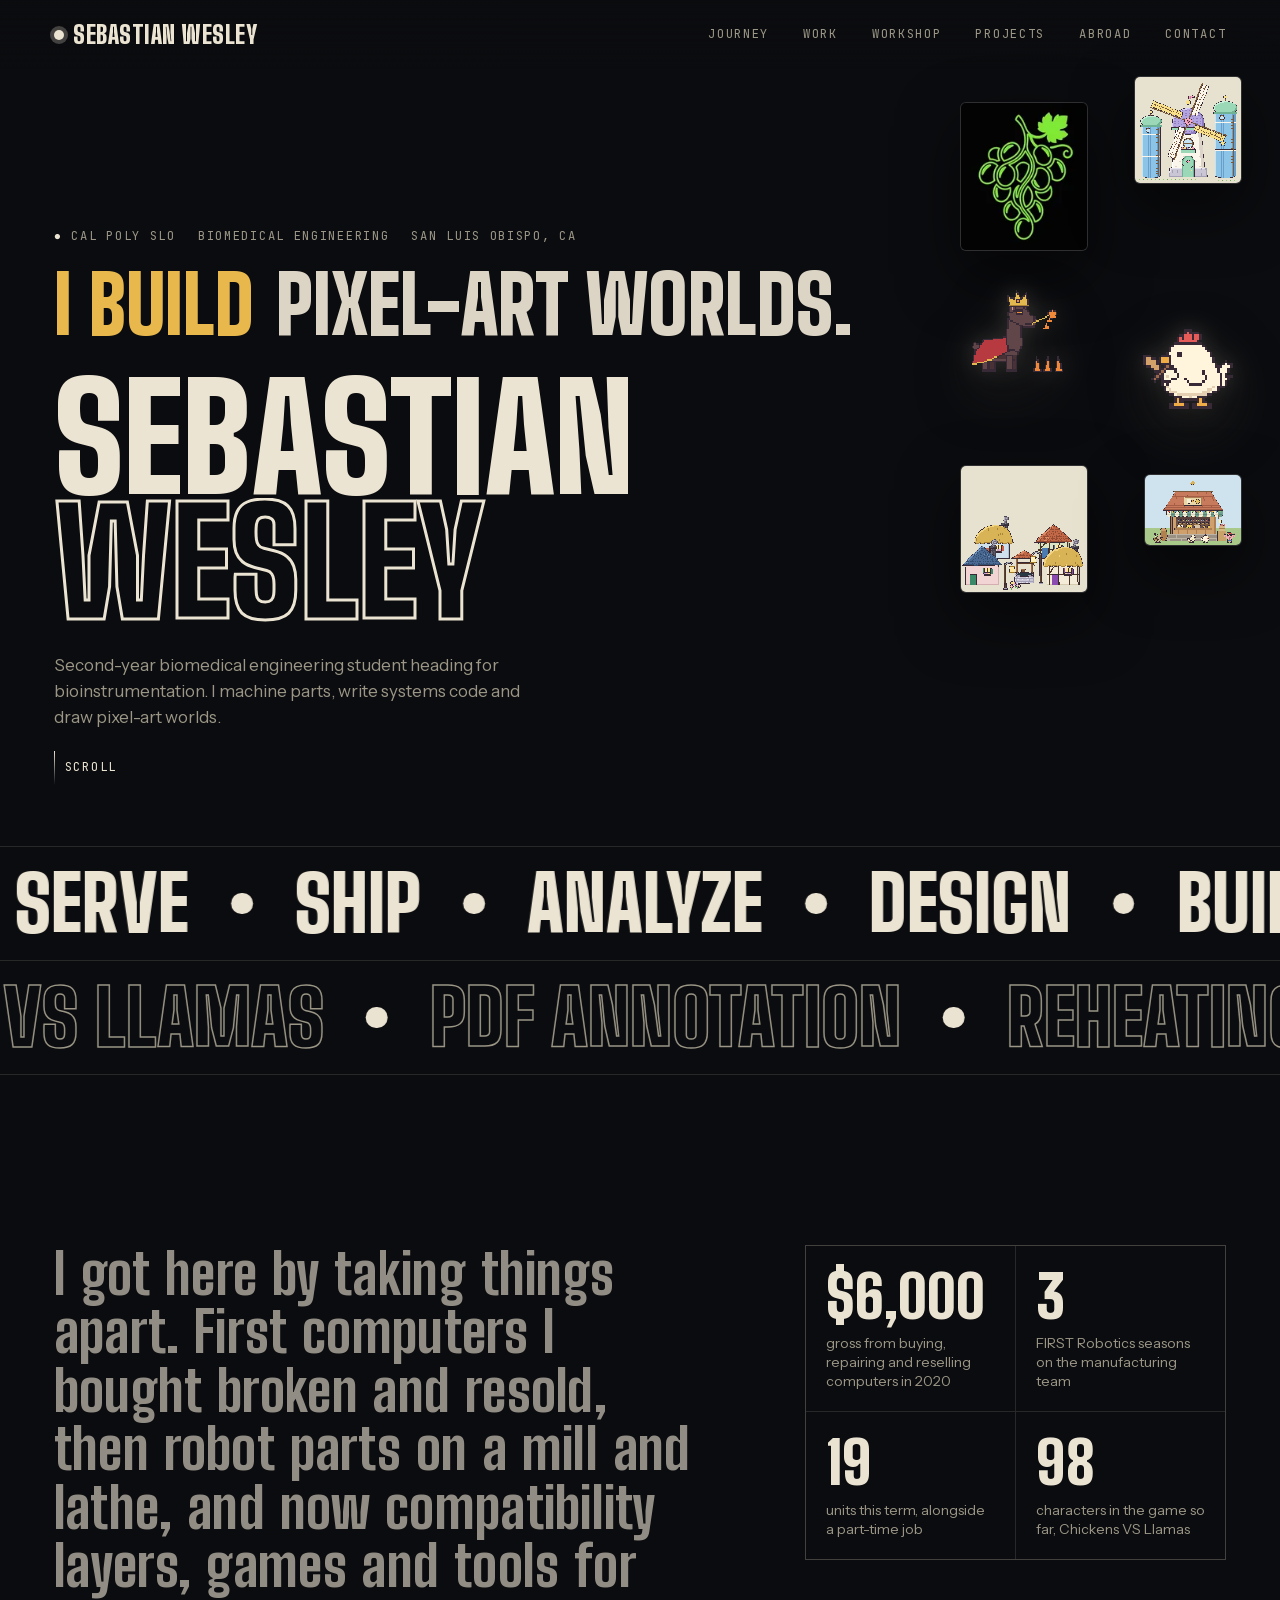
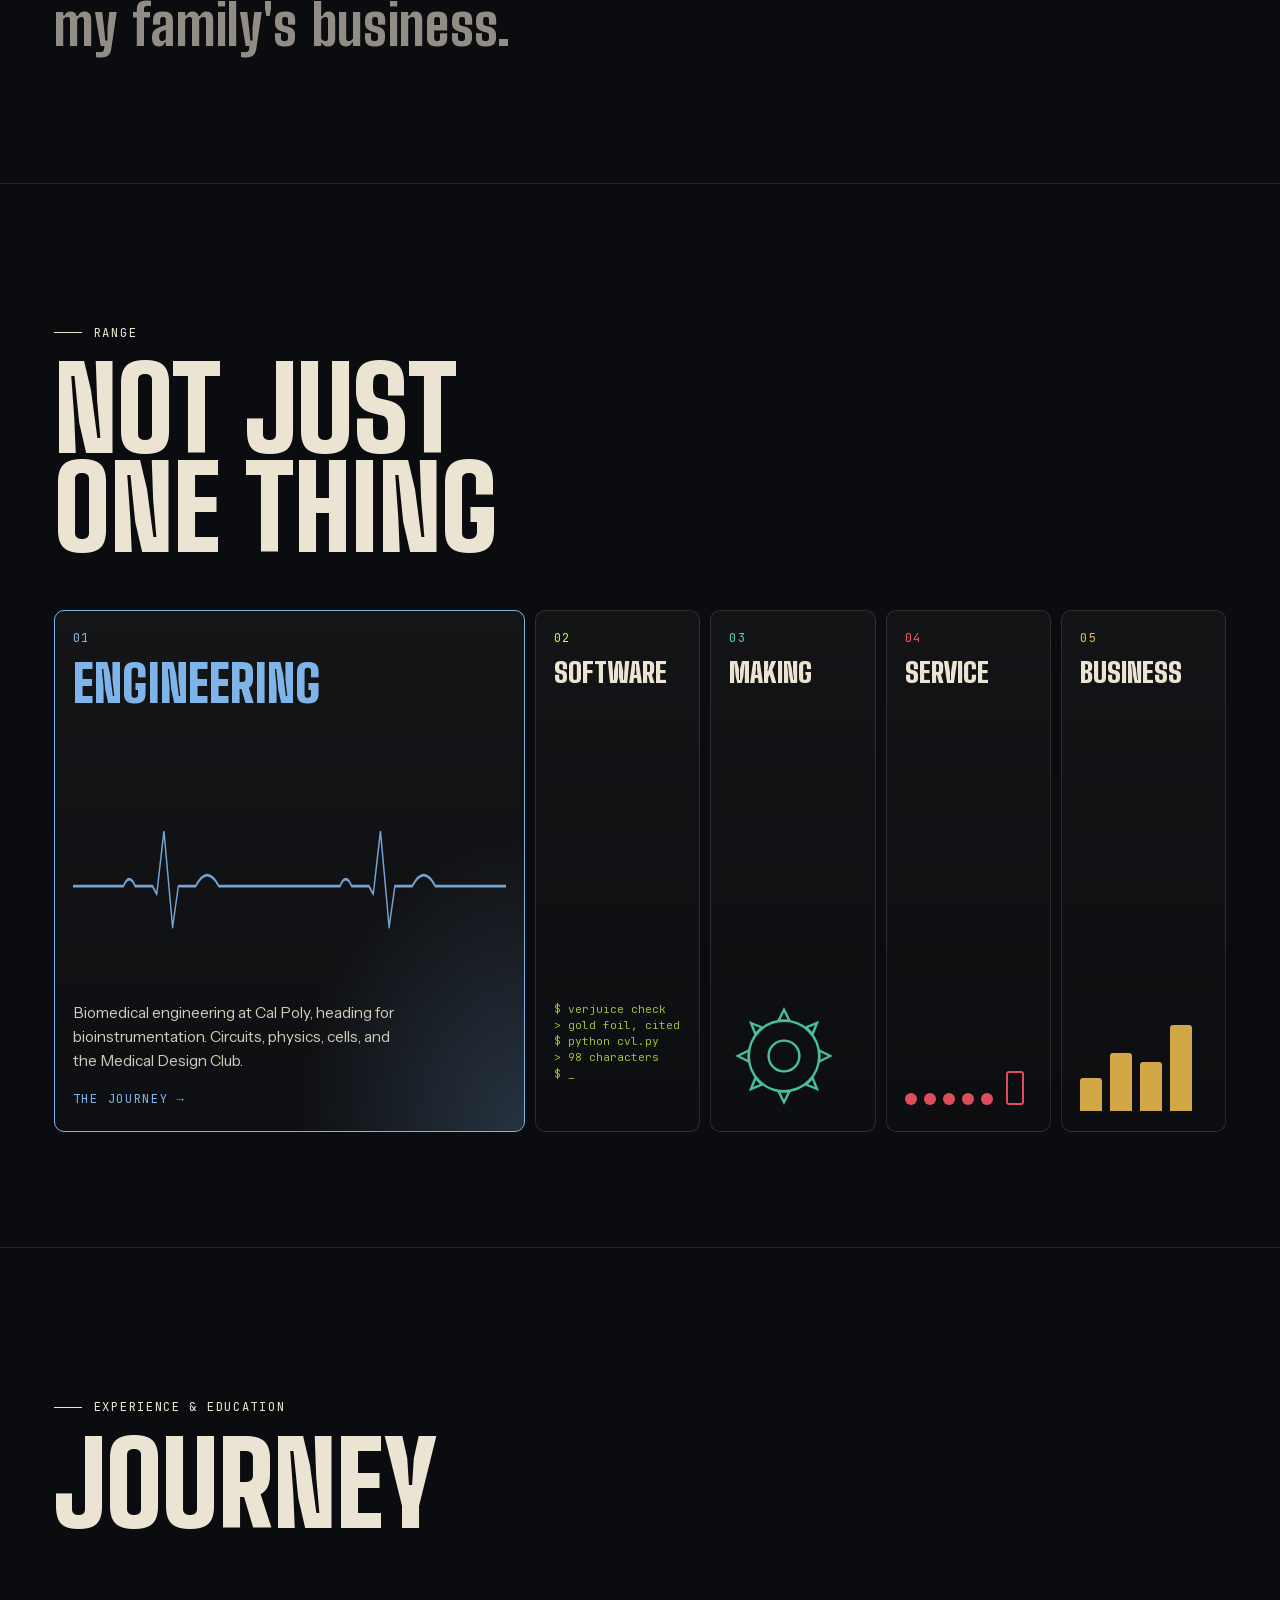
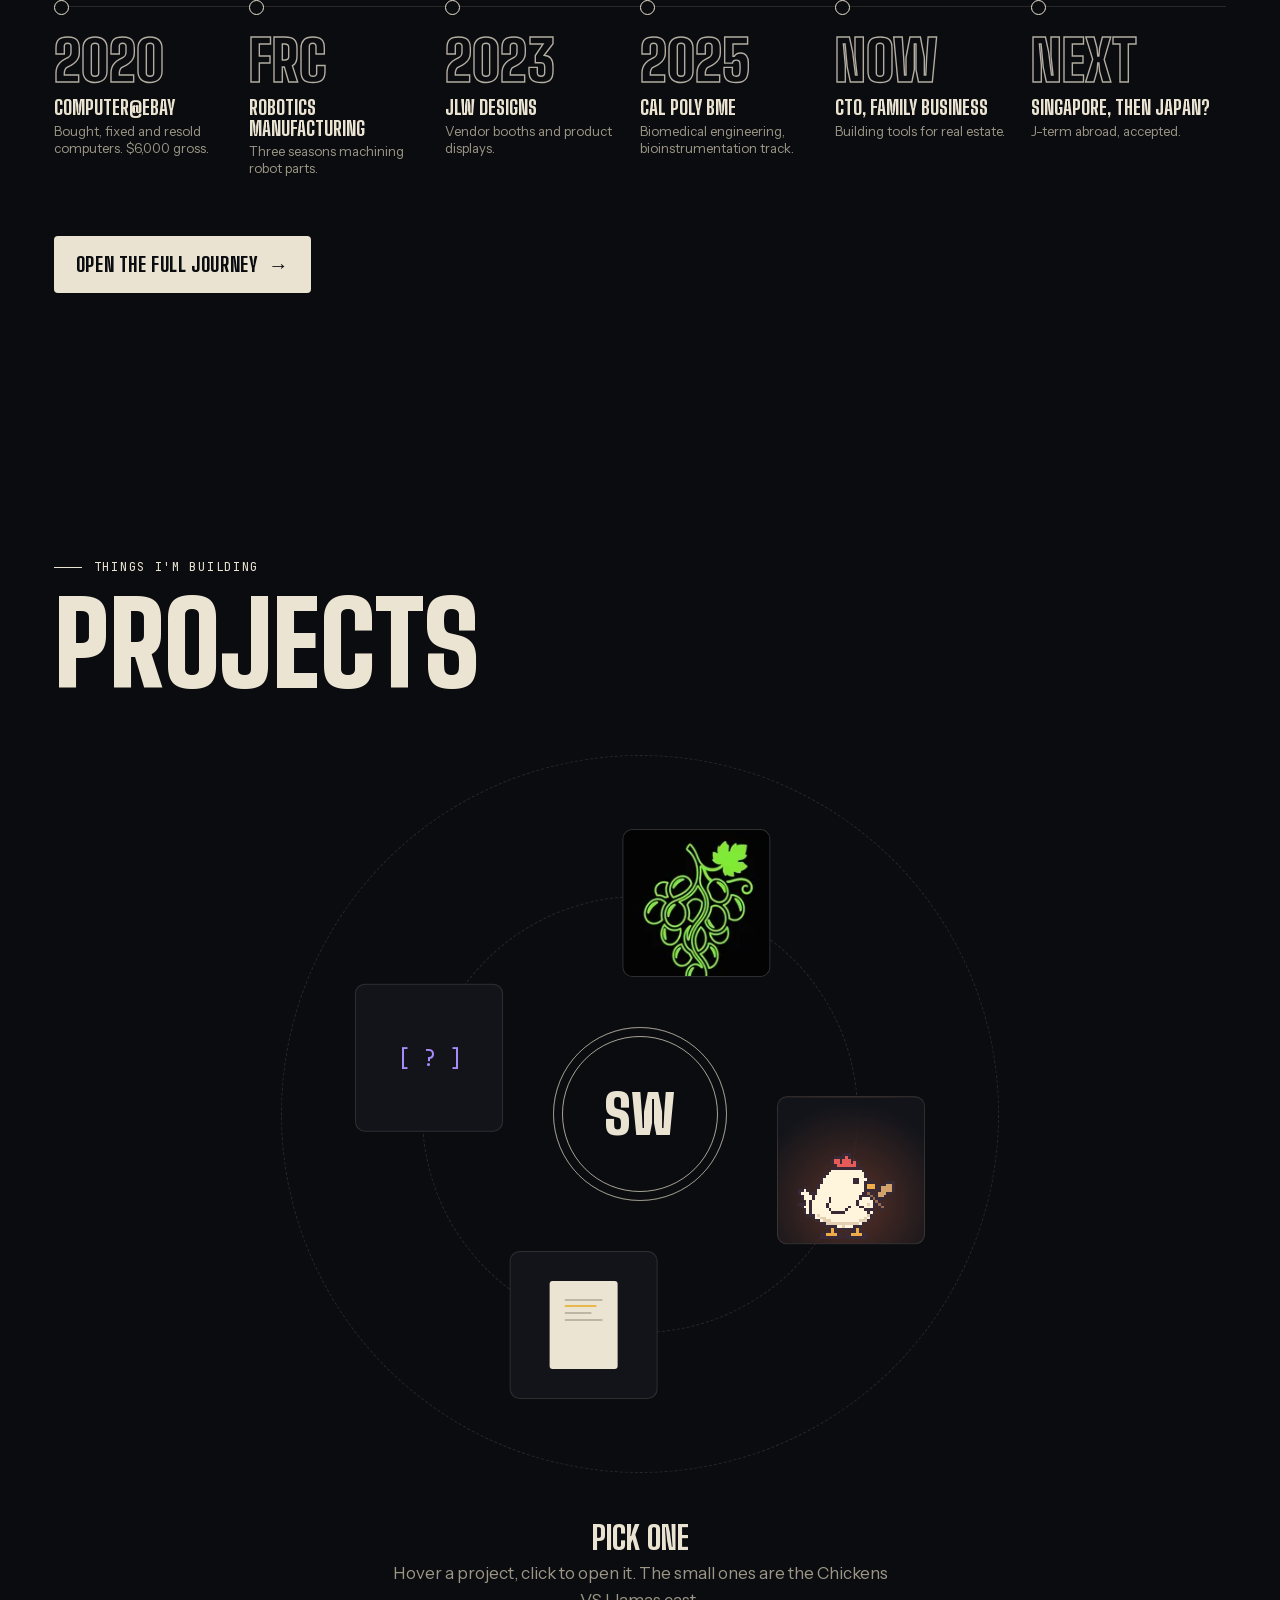
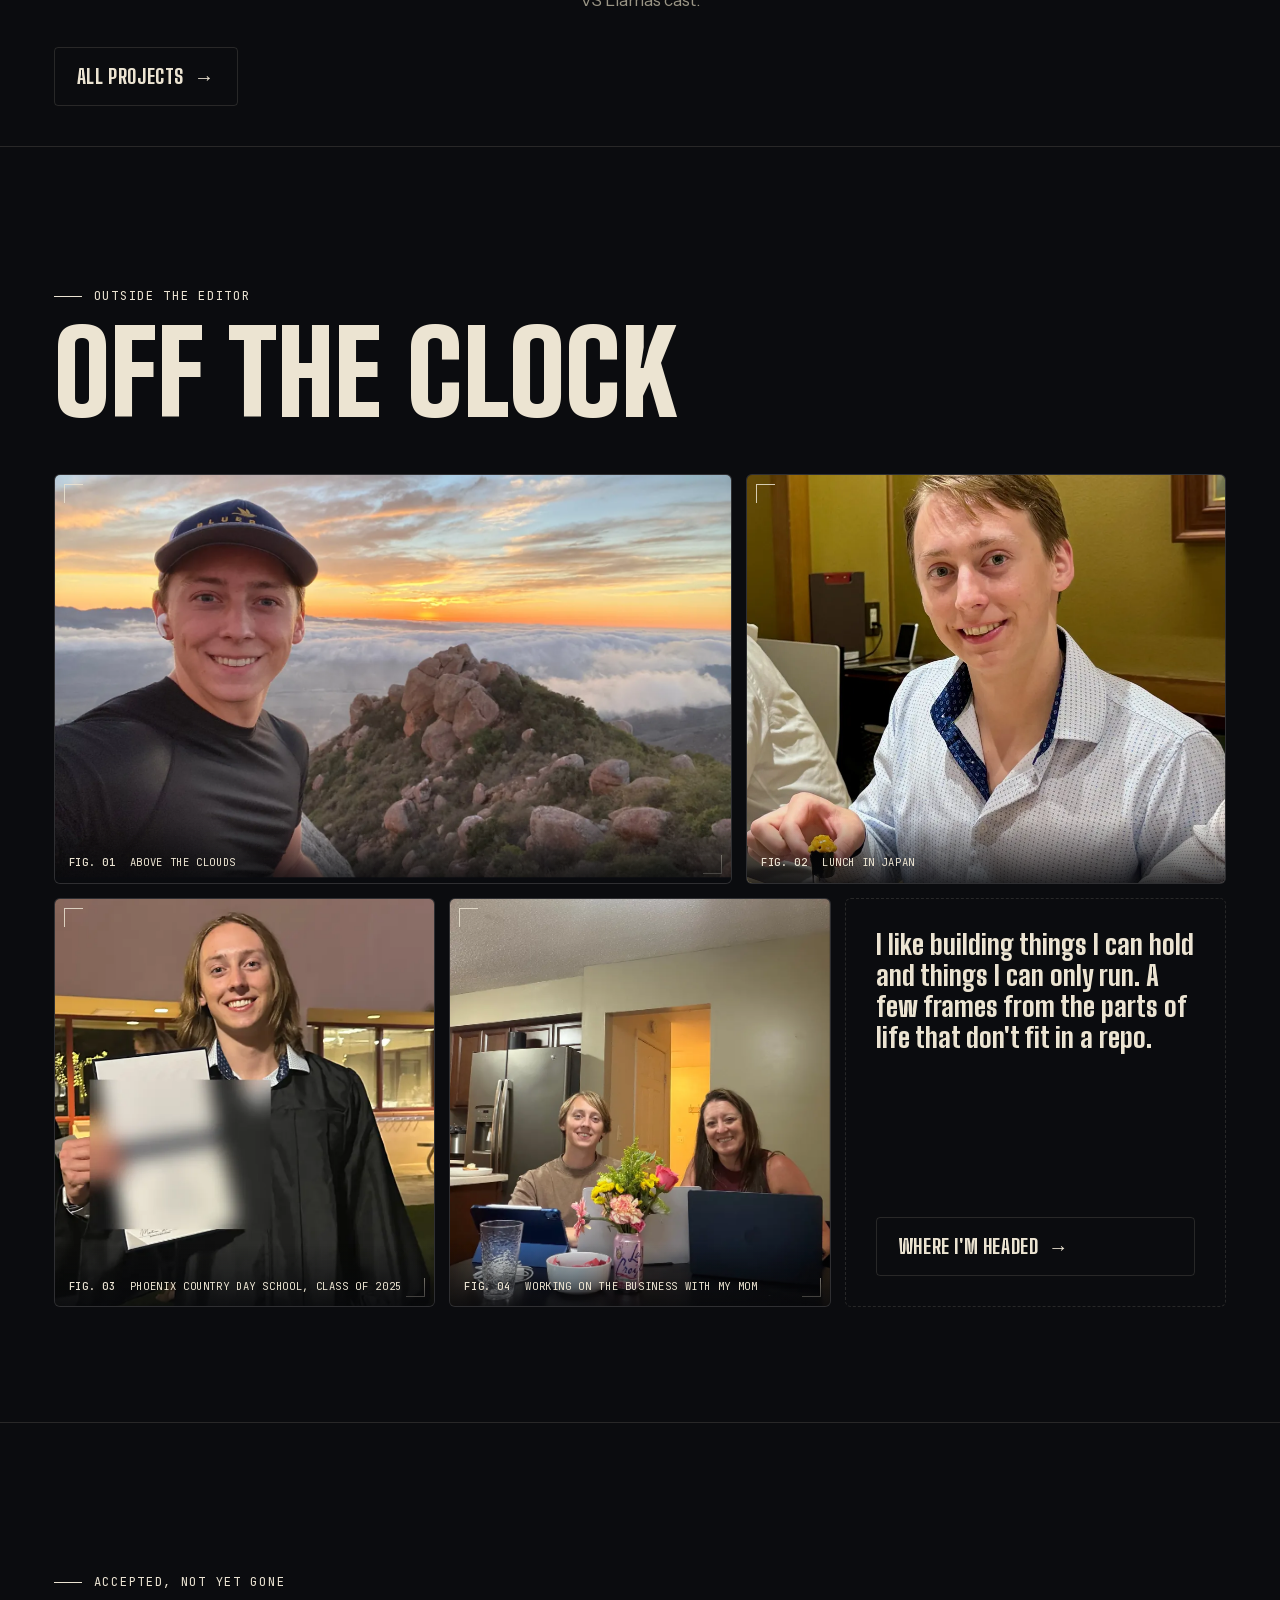
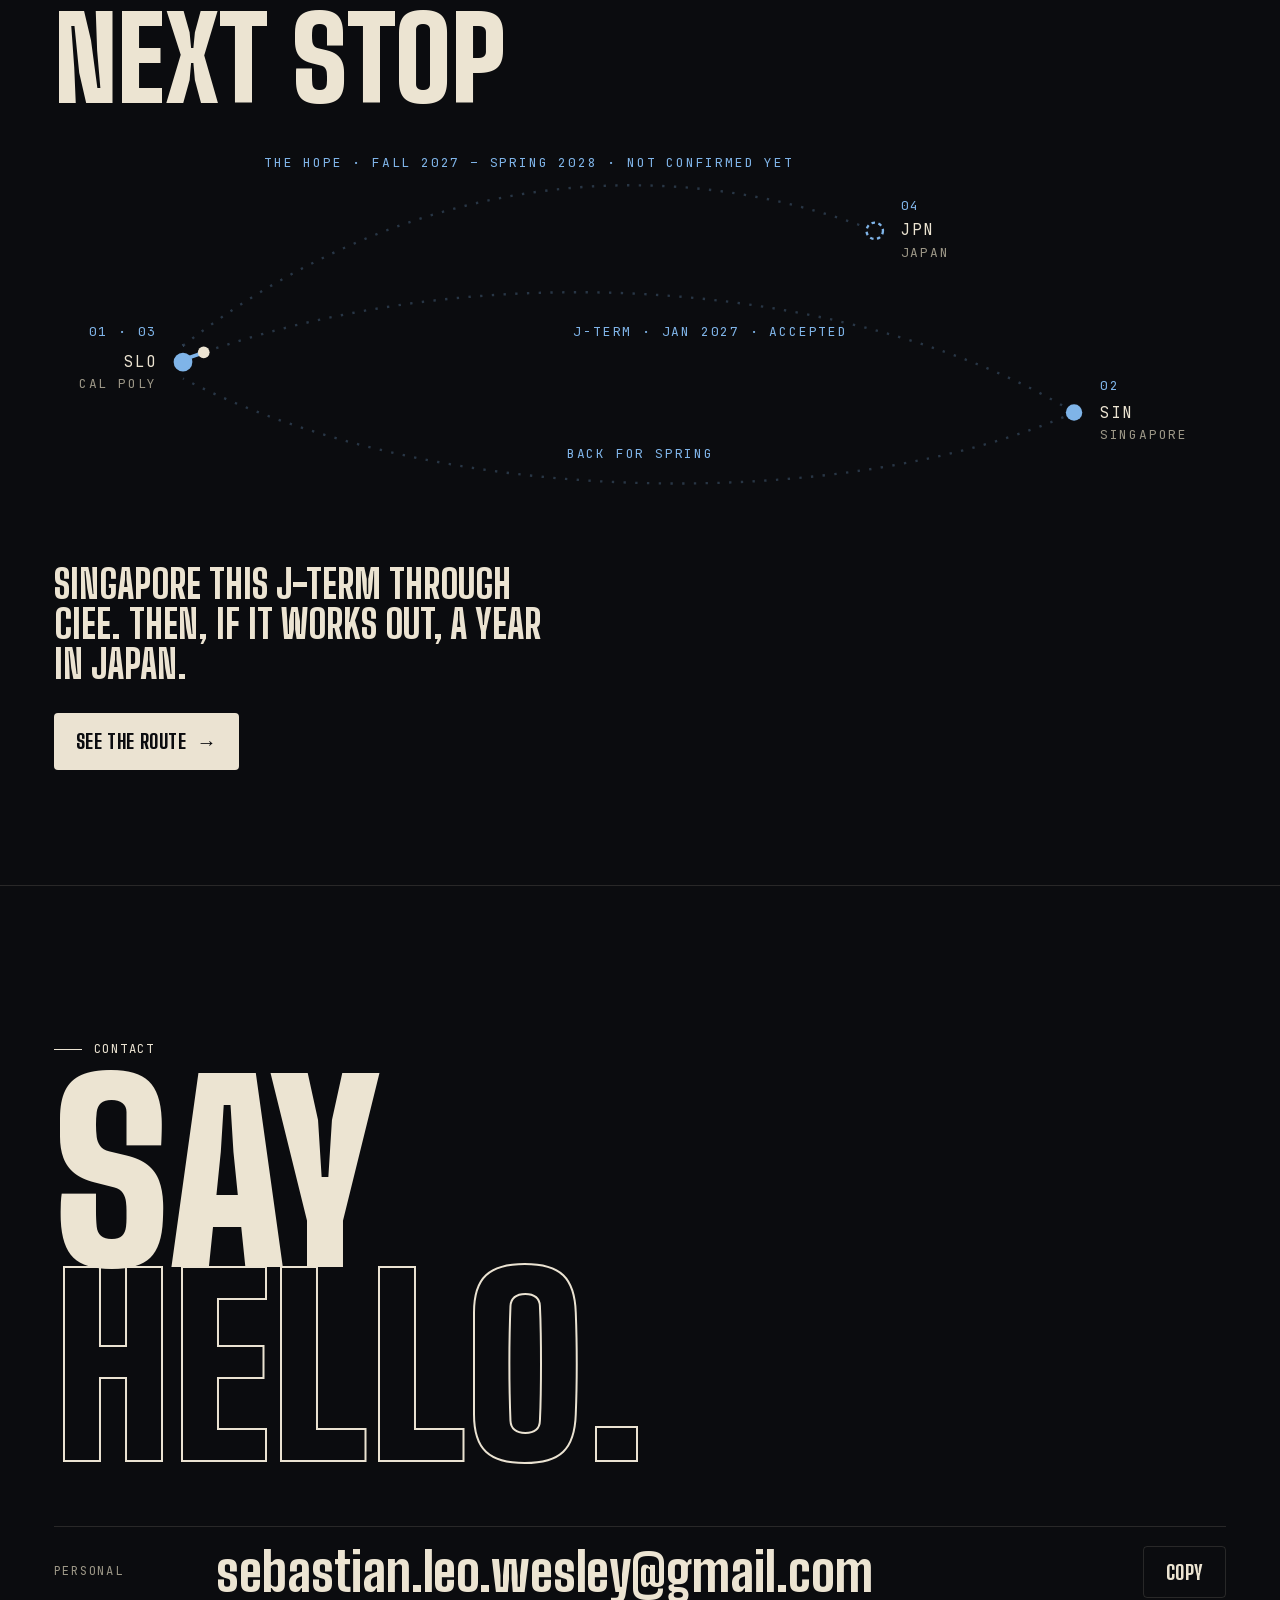
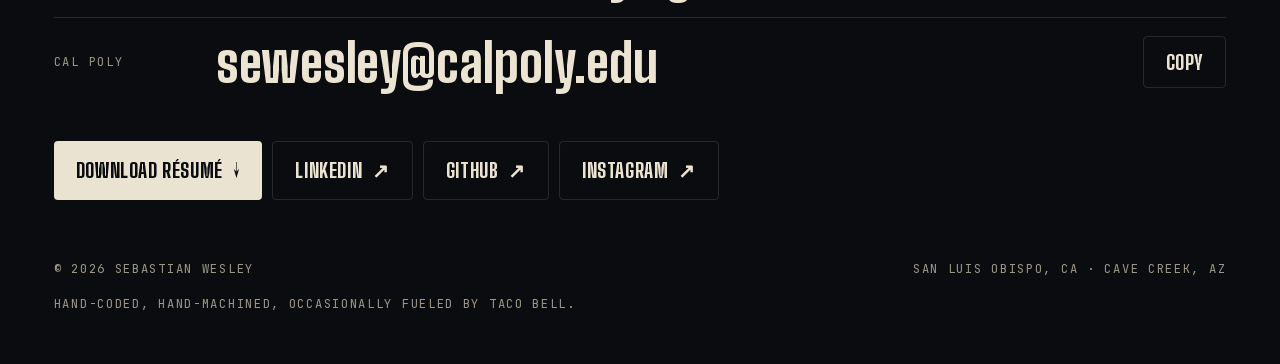
==== portfolio/index.html @ 7390100d "Hero: lead with I BUILD in brass, shrink the name, keep all three above the fold Co-Authored-By: Cla" ====
<!doctype html>
<html lang="en">
<head>
<meta charset="utf-8">
<meta name="viewport" content="width=device-width,initial-scale=1,viewport-fit=cover">
<meta name="theme-color" content="#0b0c0f">
<title>Sebastian Wesley</title>
<meta name="description" content="Sebastian Wesley: biomedical engineering student at Cal Poly SLO who builds compatibility layers, pixel-art games and tools.">
<meta property="og:title" content="Sebastian Wesley">
<meta property="og:description" content="Sebastian Wesley: biomedical engineering student at Cal Poly SLO who builds compatibility layers, pixel-art games and tools.">
<meta name="twitter:card" content="summary">
<link rel="icon" href="data:image/svg+xml,%3Csvg xmlns='http://www.w3.org/2000/svg' viewBox='0 0 32 32'%3E%3Crect width='32' height='32' rx='7' fill='%230b0c0f'/%3E%3Ctext x='16' y='22' font-family='Arial Black,Arial' font-weight='900' font-size='15' text-anchor='middle' fill='%23e8b84c'%3ESW%3C/text%3E%3C/svg%3E">
<link rel="preload" href="assets/fonts/big-shoulders-display-latin-v24.woff2" as="font" type="font/woff2" crossorigin>
<link rel="stylesheet" href="assets/site.css?v=20261027">
</head>
<body>

<a class="skip" href="#top">Skip to content</a>
<div id="glow"></div>
<canvas id="field" aria-hidden="true"></canvas>
<div id="bar"></div>
<div class="cur" id="cur"></div>
<div id="wipe" aria-hidden="true"></div>

<nav>
  <a class="brand" href="#top" data-go="#top"><i></i>SEBASTIAN WESLEY</a>
  <div class="links mono">
    <a href="journey.html">Journey</a>
    <a href="work.html">Work</a>
    <a href="workshop.html">Workshop</a>
    <a href="projects.html">Projects</a>
    <a href="abroad.html">Abroad</a>
    <a href="#contact" data-go="#contact">Contact</a>
  </div>
  <button class="burger" type="button" aria-expanded="false" aria-controls="menu" aria-label="Open menu"><i></i><i></i></button>
</nav>
<div class="menu" id="menu" aria-label="Site menu">
    <a href="index.html" style="--i:0" aria-current="page"><small>01</small>Home</a>
    <a href="journey.html" style="--i:1"><small>02</small>Journey</a>
    <a href="work.html" style="--i:2"><small>03</small>Work</a>
    <a href="workshop.html" style="--i:3"><small>04</small>Workshop</a>
    <a href="projects.html" style="--i:4"><small>05</small>Projects</a>
    <a href="abroad.html" style="--i:5"><small>06</small>Abroad</a>
    <a href="#contact" style="--i:6"><small>07</small>Contact</a>
    <div class="mfoot mono">sebastian.leo.wesley@gmail.com</div>
</div>

<main id="top" data-start="paper">
<!-- HERO -->
<header class="hero pad" data-world="paper">
  <div class="float f1" data-d="1.0"><div class="fi"><img src="assets/verjuice/grapes-320.webp" srcset="assets/verjuice/grapes-160.webp 160w, assets/verjuice/grapes-320.webp 320w, assets/verjuice/grapes-540.webp 540w" sizes="(max-width: 760px) 100px, 160px" alt="" width="320" height="373"></div></div>
  <div class="float f2" data-d=".6"><div class="fi"><img class="px" src="assets/scenes/windmill.webp" alt="" width="720" height="720"></div></div>
  <div class="float f3 sprite" data-d="1.3"><div class="fi"><img class="px" src="assets/cast/the-hero.webp" alt="" fetchpriority="high" width="183" height="190"></div></div>
  <div class="float f4" data-d=".8"><div class="fi"><img loading="lazy" class="px" src="assets/scenes/village.webp" alt="" width="720" height="720"></div></div>
  <div class="float f5 sprite" data-d="1.5"><div class="fi"><img loading="lazy" class="px" src="assets/cast/cinder-sovereign.webp" alt="" width="183" height="190"></div></div>
  <div class="float f6" data-d=".5"><div class="fi"><img loading="lazy" class="px" src="assets/scenes/market.webp" alt="" width="1020" height="750"></div></div>

  <div class="hero-eyebrow mono"><span><b>●</b> Cal Poly SLO</span><span>Biomedical Engineering</span><span>San Luis Obispo, CA</span></div>
  <div class="build" aria-live="polite"><span class="lead">I build</span><span class="win"><span class="role">compatibility layers.</span></span></div>
  <h1 class="hero-name" aria-label="Sebastian Wesley"><span class="ln" data-split>Sebastian</span><span class="ln" data-split>Wesley</span></h1>
  <div class="hero-meta">
    <div class="hero-copy">
      <p>Second-year biomedical engineering student heading for bioinstrumentation. I machine parts, write systems code and draw pixel-art worlds.</p>
      <a class="scrollcue mono" href="#journey" data-go="#journey"><i></i>Scroll</a>
    </div>
  </div>
</header>

<div class="marq" data-world="paper"><div class="marq-in"><span>Analyze</span><span>Design</span><span>Build</span><span>Machine</span><span>Validate</span><span>Serve</span><span>Ship</span></div></div>
<div class="marq out"><div class="marq-in" data-rev><span>Verjuice</span><span>Chickens VS Llamas</span><span>PDF annotation</span><span>Reheating container</span><span>Japan</span></div></div>


<!-- ABOUT -->
<section class="about pad" data-world="paper">
  <p class="statement" id="statement">I got here by taking things apart. First computers I bought broken and resold, then robot parts on a mill and lathe, and now compatibility layers, games and tools for my family's business.</p>
  <div class="stats">
    <div class="stat"><b data-count="6000" data-pre="$">$6,000</b><span>gross from buying, repairing and reselling computers in 2020</span></div>
    <div class="stat"><b data-count="3">3</b><span>FIRST Robotics seasons on the manufacturing team</span></div>
    <div class="stat"><b data-count="19">19</b><span>units this term, alongside a part-time job</span></div>
    <div class="stat"><b data-count="98">98</b><span>characters in the game so far, Chickens VS Llamas</span></div>
  </div>
</section>


<!-- RANGE -->
<section class="range pad" id="range" data-world="paper">
  <div class="kicker mono">Range</div>
  <h2 class="h2">Not just<br>one thing</h2>
  <div class="rg" id="rg">
    <article class="rp on" style="--c:var(--sky)" tabindex="0">
      <span class="rn mono">01</span><h3>Engineering</h3>
      <div class="rp-art art-ecg"><svg class="ecg" viewBox="0 0 600 80" preserveAspectRatio="none" aria-hidden="true"><g class="ecg-g" fill="none" stroke="currentColor" stroke-width="2" stroke-linejoin="round" stroke-linecap="round"><path d="M0 40 H70 q8 -10 16 0 H110 l6 6 10 -46 12 70 8 -30 H170 q16 -16 32 0 H300" transform="translate(0)"/><path d="M0 40 H70 q8 -10 16 0 H110 l6 6 10 -46 12 70 8 -30 H170 q16 -16 32 0 H300" transform="translate(300)"/><path d="M0 40 H70 q8 -10 16 0 H110 l6 6 10 -46 12 70 8 -30 H170 q16 -16 32 0 H300" transform="translate(600)"/><path d="M0 40 H70 q8 -10 16 0 H110 l6 6 10 -46 12 70 8 -30 H170 q16 -16 32 0 H300" transform="translate(900)"/></g></svg></div>
      <div class="rp-b"><p>Biomedical engineering at Cal Poly, heading for bioinstrumentation. Circuits, physics, cells, and the Medical Design Club.</p><a class="go mono" href="journey.html">The journey <span aria-hidden="true">→</span></a></div>
    </article>
    <article class="rp" style="--c:var(--lime)" tabindex="0">
      <span class="rn mono">02</span><h3>Software</h3>
      <div class="rp-art art-code"><pre aria-hidden="true">$ verjuice check
&gt; gold foil, cited
$ python cvl.py
&gt; 98 characters
$ _</pre></div>
      <div class="rp-b"><p>Compatibility layers, a pixel-art game written without an engine, and tools for a real business.</p><a class="go mono" href="projects.html">The projects <span aria-hidden="true">→</span></a></div>
    </article>
    <article class="rp" style="--c:var(--mint)" tabindex="0">
      <span class="rn mono">03</span><h3>Making</h3>
      <div class="rp-art art-gear"><svg viewBox="0 0 100 100" aria-hidden="true"><g fill="none" stroke="currentColor" stroke-width="2.2"><circle cx="50" cy="50" r="14"/><path d="M50 8 l5 10 h-10z M50 92 l5 -10 h-10z M8 50 l10 5 v-10z M92 50 l-10 5 v-10z M20 20 l10 4 -6 6z M80 80 l-10 -4 6 -6z M80 20 l-4 10 -6 -6z M20 80 l4 -10 6 6z"/><circle cx="50" cy="50" r="32"/></g></svg></div>
      <div class="rp-b"><p>Three seasons on a robotics manufacturing team, mill and lathe time, and one very good cutting board.</p><a class="go mono" href="workshop.html">The workshop <span aria-hidden="true">→</span></a></div>
    </article>
    <article class="rp" style="--c:var(--cherry)" tabindex="0">
      <span class="rn mono">04</span><h3>Service</h3>
      <div class="rp-art art-q" aria-hidden="true"><i></i><i></i><i></i><i></i><i></i><b></b></div>
      <div class="rp-b"><p>Taco Bell now, Dairy Queen before. Registers, rushes and real customers, next to a full engineering load.</p><a class="go mono" href="work.html">On the clock <span aria-hidden="true">→</span></a></div>
    </article>
    <article class="rp" style="--c:var(--brass)" tabindex="0">
      <span class="rn mono">05</span><h3>Business</h3>
      <div class="rp-art art-bars" aria-hidden="true"><i></i><i></i><i></i><i></i></div>
      <div class="rp-b"><p>CTO of a family real estate business, vendor booths at JLW Designs, and a computer resale hustle that grossed $6,000.</p><a class="go mono" href="work.html#cto">The CTO work <span aria-hidden="true">→</span></a></div>
    </article>
  </div>
</section>

<!-- JOURNEY STRIP -->
<section class="jstrip pad" id="journey" data-world="brass">
  <div class="kicker mono">Experience &amp; education</div>
  <h2 class="h2">Journey</h2>
  <div class="strip" id="strip">
    <i class="sline"></i>
    <a class="stop" href="journey.html"><span class="yy">2020</span><b>Computer@eBay</b><small>Bought, fixed and resold computers. $6,000 gross.</small></a>
    <a class="stop" href="workshop.html"><span class="yy">FRC</span><b>Robotics manufacturing</b><small>Three seasons machining robot parts.</small></a>
    <a class="stop" href="work.html"><span class="yy">2023</span><b>JLW Designs</b><small>Vendor booths and product displays.</small></a>
    <a class="stop" href="journey.html"><span class="yy">2025</span><b>Cal Poly BME</b><small>Biomedical engineering, bioinstrumentation track.</small></a>
    <a class="stop" href="work.html#cto"><span class="yy">NOW</span><b>CTO, family business</b><small>Building tools for real estate.</small></a>
    <a class="stop" href="abroad.html"><span class="yy">NEXT</span><b>Singapore, then Japan?</b><small>J-term abroad, accepted.</small></a>
  </div>
  <div class="sect-link"><a class="btn" href="journey.html">Open the full journey <span aria-hidden="true">→</span></a></div>
</section>

<!-- PROJECTS HUB -->
<section class="projects pad" id="projects" data-world="paper">
  <div class="kicker mono">Things I'm building</div>
  <h2 class="h2">Projects</h2>
  <div class="orbit-wrap">
    <div class="orbit" id="orbit">
      <div class="ringline a"></div><div class="ringline b"></div>
      <div class="ring r2" id="r2"></div>
      <div class="ring r1" id="r1">
        <div class="node" style="--i:0"><a class="nc" href="verjuice.html" data-info="Verjuice|Windows games on Apple Silicon, racked like wine: every capsule backed by evidence." style="--nc-c:var(--lime)"><img loading="lazy" decoding="async" src="assets/verjuice/grapes-320.webp" srcset="assets/verjuice/grapes-160.webp 160w, assets/verjuice/grapes-320.webp 320w, assets/verjuice/grapes-540.webp 540w" sizes="(max-width: 760px) 100px, 160px" alt="Verjuice" width="320" height="373"></a></div>
        <div class="node" style="--i:1"><a class="nc warm" href="cvl.html" data-info="Chickens VS Llamas|A pixel-art game, 98 characters and counting." style="--nc-c:var(--ember)"><img loading="lazy" decoding="async" class="px" src="assets/cast/the-hero.webp" alt="Chickens VS Llamas" width="183" height="190"></a></div>
        <div class="node" style="--i:2"><a class="nc" href="annotator.html" aria-label="PDF annotation tool" data-info="PDF annotation tool|Markup for real estate documents, built for my family's business." style="--nc-c:var(--brass)"><div class="glyph-doc"><i></i><i></i><i></i><i></i></div></a></div>
        <div class="node" style="--i:3"><a class="nc" href="concept.html" aria-label="Reheating container" data-info="Reheating container|Classified." style="--nc-c:var(--violet)"><span class="glyph-lock">[ ? ]</span></a></div>
      </div>
      <div class="core"><div>SW</div></div>
    </div>
    <div class="orbit-info" id="orbitInfo"><b>Pick one</b><span>Hover a project, click to open it. The small ones are the Chickens VS Llamas cast.</span></div>
  </div>
<div class="sect-link pad" style="padding:0"><a class="btn ghost" href="projects.html">All projects <span aria-hidden="true">→</span></a></div>
</section>


<!-- OFF THE CLOCK -->
<section class="off pad" id="off" data-world="paper">
  <div class="kicker mono">Outside the editor</div>
  <h2 class="h2">Off the clock</h2>
  <div class="mosaic">
    <figure class="ph m1"><div class="ph-in"><img src="assets/photos/mountain.webp" alt="Sebastian smiling on a rocky peak above a sea of clouds at sunset" loading="lazy" width="1500" height="1125"><figcaption class="mono"><b>FIG. 01</b> Above the clouds</figcaption></div></figure>
    <figure class="ph m2"><div class="ph-in"><img src="assets/photos/japan.webp" alt="Sebastian eating sushi at a table in Japan" loading="lazy" style="object-position:50% 30%" width="955" height="1200"><figcaption class="mono"><b>FIG. 02</b> Lunch in Japan</figcaption></div></figure>
    <figure class="ph m3"><div class="ph-in"><img src="assets/photos/diploma.webp" alt="Sebastian in a graduation gown holding a diploma" loading="lazy" style="object-position:50% 20%" width="726" height="1100"><figcaption class="mono"><b>FIG. 03</b> Phoenix Country Day School, class of 2025</figcaption></div></figure>
    <figure class="ph m4"><div class="ph-in"><img src="assets/photos/mom.webp" alt="Sebastian and his mom working at laptops at the kitchen table" loading="lazy" style="object-position:50% 30%" width="900" height="1200"><figcaption class="mono"><b>FIG. 04</b> Working on the business with my mom</figcaption></div></figure>
    <div class="m5"><p>I like building things I can hold and things I can only run. A few frames from the parts of life that don't fit in a repo.</p><a class="btn ghost" href="abroad.html">Where I'm headed <span aria-hidden="true">→</span></a></div>
  </div>
</section>

<!-- ABROAD TEASER -->
<section class="abroad-t pad" id="abroad" data-world="sky">
  <div class="kicker mono">Accepted, not yet gone</div>
  <h2 class="h2">Next stop</h2>
  <svg class="route route-d" viewBox="0 -20 1000 340" role="img" aria-labelledby="dT dD"><title id="dT">Planned route: SLO, Singapore, SLO, Japan</title><desc id="dD">01 San Luis Obispo, then 02 Singapore for J-term in January 2027 through CIEE (accepted), then 03 back to San Luis Obispo for spring, then 04 Japan for a hoped-for year abroad, Fall 2027 to Spring 2028, not confirmed yet.</desc><defs><mask id="d1" maskUnits="userSpaceOnUse" x="-60" y="-60" width="1200" height="1200"><path class="rv" d="M110 170 C 380 70, 700 110, 870 215" fill="none" stroke="#fff" stroke-width="12"/></mask><mask id="d2" maskUnits="userSpaceOnUse" x="-60" y="-60" width="1200" height="1200"><path class="rv" d="M870 215 C 680 300, 330 300, 110 186" fill="none" stroke="#fff" stroke-width="12"/></mask><mask id="d3" maskUnits="userSpaceOnUse" x="-60" y="-60" width="1200" height="1200"><path class="rv" d="M110 158 C 300 10, 520 -10, 700 60" fill="none" stroke="#fff" stroke-width="12"/></mask></defs><g class="ghost" fill="none" stroke="#7fb4e8" stroke-width="2" stroke-dasharray="2 8" opacity=".25"><path d="M110 170 C 380 70, 700 110, 870 215"/><path d="M870 215 C 680 300, 330 300, 110 186"/><path d="M110 158 C 300 10, 520 -10, 700 60"/></g><g class="legs-v" fill="none" stroke="#7fb4e8" stroke-width="3" stroke-linecap="round"><path d="M110 170 C 380 70, 700 110, 870 215" mask="url(#d1)"/><path d="M870 215 C 680 300, 330 300, 110 186" mask="url(#d2)"/><path d="M110 158 C 300 10, 520 -10, 700 60" mask="url(#d3)" stroke-dasharray="7 8"/></g><g><circle cx="110" cy="172" r="8" fill="#7fb4e8"/><text class="num" x="88" y="150" text-anchor="end">01 · 03</text><text x="88" y="176" text-anchor="end">SLO</text><text class="sub" x="88" y="194" text-anchor="end">CAL POLY</text></g><g><circle cx="870" cy="215" r="7" fill="#7fb4e8"/><text class="num" x="892" y="196">02</text><text x="892" y="220">SIN</text><text class="sub" x="892" y="238">SINGAPORE</text></g><g><circle cx="700" cy="60" r="7" fill="var(--ink)" stroke="#7fb4e8" stroke-width="2" stroke-dasharray="3 3"/><text class="num" x="722" y="42">04</text><text x="722" y="64">JPN</text><text class="sub" x="722" y="82">JAPAN</text></g><text class="lg" x="560" y="150" text-anchor="middle">J-TERM · JAN 2027 · ACCEPTED</text><text class="lg" x="500" y="254" text-anchor="middle">BACK FOR SPRING</text><text class="lg" x="405" y="6" text-anchor="middle">THE HOPE · FALL 2027 – SPRING 2028 · NOT CONFIRMED YET</text><circle class="rdot" r="5" cx="0" cy="0" fill="#ece4d2" opacity="0"/></svg>
  <svg class="route route-m" viewBox="0 0 360 530" role="img" aria-labelledby="mT mD"><title id="mT">Planned route: SLO, Singapore, SLO, Japan</title><desc id="mD">01 San Luis Obispo, then 02 Singapore for J-term in January 2027 through CIEE (accepted), then 03 back to San Luis Obispo for spring, then 04 Japan for a hoped-for year abroad, Fall 2027 to Spring 2028, not confirmed yet.</desc><defs><mask id="m1" maskUnits="userSpaceOnUse" x="-60" y="-60" width="1200" height="1200"><path class="rv" d="M44 40 C 104 90, 104 140, 44 190" fill="none" stroke="#fff" stroke-width="12"/></mask><mask id="m2" maskUnits="userSpaceOnUse" x="-60" y="-60" width="1200" height="1200"><path class="rv" d="M44 190 C -10 240, -10 290, 44 340" fill="none" stroke="#fff" stroke-width="12"/></mask><mask id="m3" maskUnits="userSpaceOnUse" x="-60" y="-60" width="1200" height="1200"><path class="rv" d="M44 340 C 104 390, 104 440, 44 490" fill="none" stroke="#fff" stroke-width="12"/></mask></defs><g class="ghost" fill="none" stroke="#7fb4e8" stroke-width="2" stroke-dasharray="2 8" opacity=".25"><path d="M44 40 C 104 90, 104 140, 44 190"/><path d="M44 190 C -10 240, -10 290, 44 340"/><path d="M44 340 C 104 390, 104 440, 44 490"/></g><g class="legs-v" fill="none" stroke="#7fb4e8" stroke-width="3" stroke-linecap="round"><path d="M44 40 C 104 90, 104 140, 44 190" mask="url(#m1)"/><path d="M44 190 C -10 240, -10 290, 44 340" mask="url(#m2)"/><path d="M44 340 C 104 390, 104 440, 44 490" mask="url(#m3)" stroke-dasharray="7 8"/></g><g><circle cx="44" cy="40" r="8" fill="#7fb4e8"/><text class="num" x="124" y="26">01</text><text class="big" x="124" y="48">SLO</text><text class="sub" x="124" y="68">CAL POLY</text></g><g><circle cx="44" cy="190" r="8" fill="#7fb4e8"/><text class="num" x="124" y="176">02</text><text class="big" x="124" y="198">SIN</text><text class="sub" x="124" y="218">SINGAPORE · JAN 2027</text></g><g><circle cx="44" cy="340" r="8" fill="#7fb4e8"/><text class="num" x="124" y="326">03</text><text class="big" x="124" y="348">SLO</text><text class="sub" x="124" y="368">BACK FOR SPRING</text></g><g><circle cx="44" cy="490" r="8" fill="var(--ink)" stroke="#7fb4e8" stroke-width="2" stroke-dasharray="3 3"/><text class="num" x="124" y="476">04</text><text class="big" x="124" y="498">JPN</text><text class="sub" x="124" y="518">JAPAN · NOT CONFIRMED YET</text></g><text class="lg" x="124" y="122">J-TERM · CIEE · ACCEPTED</text><text class="lg" x="124" y="422">HOPED FOR · 2027–28</text><circle class="rdot" r="5" cx="0" cy="0" fill="#ece4d2" opacity="0"/></svg>
  <p class="lede2">Singapore this J-term through CIEE. Then, if it works out, <em>a year in Japan.</em></p>
  <div class="sect-link" style="margin-top:0"><a class="btn" href="abroad.html">See the route <span aria-hidden="true">→</span></a></div>
</section>

<!-- CONTACT -->
<section class="contact pad" id="contact" data-world="paper">
  <div class="kicker mono">Contact</div>
  <h2 class="say"><span>Say</span><span>hello.</span></h2>
  <div class="mail"><span class="lab mono">Personal</span><span class="addr">sebastian.leo.wesley@gmail.com</span><button class="btn ghost copy" data-copy="sebastian.leo.wesley@gmail.com">Copy</button></div>
  <div class="mail"><span class="lab mono">Cal Poly</span><span class="addr">sewesley@calpoly.edu</span><button class="btn ghost copy" data-copy="sewesley@calpoly.edu">Copy</button></div>
  <div class="elsewhere">
    <a class="btn" href="assets/Sebastian-Wesley-Resume.pdf" download>Download résumé <span aria-hidden="true">↓</span></a>
    <a class="btn ghost" href="https://www.linkedin.com/in/sebastian-wesley-34242b2b1/" target="_blank" rel="noopener">LinkedIn <span aria-hidden="true">↗</span></a>
    <a class="btn ghost" href="https://github.com/MIniSuperSeb" target="_blank" rel="noopener">GitHub <span aria-hidden="true">↗</span></a>
    <a class="btn ghost" href="https://www.instagram.com/minisuperseb/" target="_blank" rel="noopener">Instagram <span aria-hidden="true">↗</span></a>
  </div>
  <div class="foot mono"><span>© 2026 Sebastian Wesley</span><span>San Luis Obispo, CA · Cave Creek, AZ</span><span class="tagline">Hand-coded, hand-machined, occasionally fueled by Taco Bell.</span></div>
</section>

</main>

<script defer src="assets/vendor/gsap-3.12.5.min.js"></script>
<script defer src="assets/vendor/ScrollTrigger-3.12.5.min.js"></script>
<script defer src="assets/vendor/lenis-1.1.13.min.js"></script>
<script defer src="assets/site.js?v=20261027"></script>
</body>
</html>
---- portfolio/assets/site.css ----
/* Self-hosted Google Fonts; licenses are in assets/fonts/. */
@font-face {
  font-family: 'Big Shoulders Display';
  font-style: normal;
  font-weight: 700 900;
  font-display: swap;
  src: url(fonts/big-shoulders-display-latin-v24.woff2) format('woff2');
  unicode-range: U+0000-00FF, U+0131, U+0152-0153, U+02BB-02BC, U+02C6, U+02DA, U+02DC, U+0304, U+0308, U+0329, U+2000-206F, U+20AC, U+2122, U+2191, U+2193, U+2212, U+2215, U+FEFF, U+FFFD;
}
@font-face {
  font-family: 'Instrument Sans';
  font-style: normal;
  font-weight: 400 600;
  font-stretch: 100%;
  font-display: swap;
  src: url(fonts/instrument-sans-latin-v4.woff2) format('woff2');
  unicode-range: U+0000-00FF, U+0131, U+0152-0153, U+02BB-02BC, U+02C6, U+02DA, U+02DC, U+0304, U+0308, U+0329, U+2000-206F, U+20AC, U+2122, U+2191, U+2193, U+2212, U+2215, U+FEFF, U+FFFD;
}
@font-face {
  font-family: 'JetBrains Mono';
  font-style: normal;
  font-weight: 400 500;
  font-display: swap;
  src: url(fonts/jetbrains-mono-latin-v24.woff2) format('woff2');
  unicode-range: U+0000-00FF, U+0131, U+0152-0153, U+02BB-02BC, U+02C6, U+02DA, U+02DC, U+0304, U+0308, U+0329, U+2000-206F, U+20AC, U+2122, U+2191, U+2193, U+2212, U+2215, U+FEFF, U+FFFD;
}
@font-face {
  font-family: 'Pixelify Sans';
  font-style: normal;
  font-weight: 400 600;
  font-display: swap;
  src: url(fonts/pixelify-sans-latin-v3.woff2) format('woff2');
  unicode-range: U+0000-00FF, U+0131, U+0152-0153, U+02BB-02BC, U+02C6, U+02DA, U+02DC, U+0304, U+0308, U+0329, U+2000-206F, U+20AC, U+2122, U+2191, U+2193, U+2212, U+2215, U+FEFF, U+FFFD;
}

/* Layout concept: one continuous dark canvas. Each section is a "world" whose accent colour
   crossfades as you scroll (lime for Verjuice, ember for Chickens VS Llamas, brass for work).
   Display type is condensed and industrial (machinist), with a pixel face reserved for the game. */
:root{
  --ink:#0b0c0f; --ink-2:#12141a; --ink-3:#1a1d25;
  --paper:#ece4d2; --paper-dim:#9b9686; --line:rgba(236,228,210,.13);
  --world:rgb(236 228 210);
  --lime:#c6f24a; --ember:#e87048; --brass:#e8b84c; --sky:#7fb4e8; --violet:#a78bfa;
  --gut:clamp(16px,4.2vw,64px);
  --f-display:"Big Shoulders Display","Arial Narrow",Impact,sans-serif;
  --f-body:"Instrument Sans",system-ui,-apple-system,"Segoe UI",sans-serif;
  --f-mono:"JetBrains Mono",ui-monospace,Menlo,Consolas,monospace;
  --f-pixel:"Pixelify Sans","Courier New",monospace;
  color-scheme:dark;
}
*{box-sizing:border-box}
html{background:var(--ink)}
body{margin:0;background:var(--ink);color:var(--paper);font-family:var(--f-body);font-size:17px;line-height:1.55;overflow-x:hidden;-webkit-font-smoothing:antialiased}
img{display:block;max-width:100%;height:auto}
a{color:inherit}
h1,h2,h3,p{margin:0}
::selection{background:var(--world);color:var(--ink)}
:focus-visible{outline:2px solid var(--world);outline-offset:3px}
.pad{padding-left:max(var(--gut),env(safe-area-inset-left,0px));padding-right:max(var(--gut),env(safe-area-inset-right,0px))}
.mono{font-family:var(--f-mono);font-size:.76rem;letter-spacing:.14em;text-transform:uppercase}
.dim{color:var(--paper-dim)}

/* ambient layers */
#glow{position:fixed;inset:0;z-index:-2;pointer-events:none;
  background:radial-gradient(55vw 45vw at 82% 12%,color-mix(in srgb,var(--world) 13%,transparent),transparent 70%),
             radial-gradient(40vw 40vw at 5% 90%,color-mix(in srgb,var(--world) 8%,transparent),transparent 70%)}
#field{position:fixed;inset:0;width:100%;height:100%;z-index:-1;pointer-events:none}
#bar{position:fixed;top:0;left:0;right:0;height:3px;background:var(--world);transform:scaleX(0);transform-origin:0 50%;z-index:60}
.cur{position:fixed;left:0;top:0;width:34px;height:34px;margin:-17px 0 0 -17px;border:1px solid var(--world);border-radius:50%;pointer-events:none;z-index:70;opacity:0;transition:width .25s,height .25s,margin .25s,background .25s,opacity .3s}
.cur.on{opacity:.9}
.cur.big{width:64px;height:64px;margin:-32px 0 0 -32px;background:color-mix(in srgb,var(--world) 16%,transparent)}
@media (hover:none),(pointer:coarse){.cur{display:none}}

/* nav */
nav{position:fixed;top:env(safe-area-inset-top,0px);left:0;right:0;z-index:50;display:flex;justify-content:space-between;align-items:center;padding-top:16px;padding-bottom:16px;
  padding-left:max(var(--gut),env(safe-area-inset-left,0px));padding-right:max(var(--gut),env(safe-area-inset-right,0px));mix-blend-mode:normal}
nav::before{content:"";position:absolute;inset:0;background:linear-gradient(var(--ink),transparent);opacity:.85;z-index:-1}
.brand{font-family:var(--f-display);font-weight:900;font-size:1.5rem;letter-spacing:.02em;text-decoration:none;display:flex;gap:.6rem;align-items:center}
.brand i{width:10px;height:10px;border-radius:50%;background:var(--world);display:block;box-shadow:0 0 0 4px color-mix(in srgb,var(--world) 25%,transparent)}
.links{display:flex;gap:clamp(14px,3vw,34px)}
.links a{text-decoration:none;color:var(--paper-dim);transition:color .2s;padding:6px 0;position:relative}
.links a::after{content:"";position:absolute;left:0;right:0;bottom:2px;height:1px;background:var(--world);transform:scaleX(0);transform-origin:0 50%;transition:transform .3s}
.links a:hover,.links a:focus-visible{color:var(--paper)}
.links a:hover::after,.links a:focus-visible::after{transform:scaleX(1)}
@media (max-width:560px){.links a:nth-child(1){display:none}.links{gap:14px;font-size:.62rem;letter-spacing:.08em}.brand{font-size:1.2rem}}
.links a[aria-current="page"]{color:var(--paper)}
.links a[aria-current="page"]::after{transform:scaleX(1)}

/* hero */
.hero{position:relative;min-height:94svh;display:flex;flex-direction:column;justify-content:flex-end;padding-top:130px;padding-bottom:54px;overflow:hidden}
.hero-name{font-family:var(--f-display);font-weight:900;text-transform:uppercase;font-size:clamp(2.8rem,11.5vw,12rem);line-height:.8;letter-spacing:-.005em;position:relative;z-index:2}
.hero-name .ln{display:block;overflow:hidden;padding-top:.04em;white-space:nowrap}
.hero-name .ch{display:inline-block;will-change:transform}
.hero-name .ln:nth-child(2){color:transparent;-webkit-text-stroke:2px var(--paper)}
@media (min-width:900px){.hero-name .ln:nth-child(2){-webkit-text-stroke-width:3px}}
.hero-meta{display:grid;grid-template-columns:1fr;margin-top:clamp(18px,2.6vw,30px);align-items:end;position:relative;z-index:2}
.hero-eyebrow{margin-bottom:clamp(12px,2vw,20px);display:flex;flex-wrap:wrap;gap:6px 22px;color:var(--paper-dim);position:relative;z-index:2}
.hero-eyebrow b{color:var(--world);font-weight:500}
.build{font-family:var(--f-display);font-weight:900;font-size:clamp(2.1rem,6.2vw,6rem);line-height:.98;text-transform:uppercase;display:flex;gap:.28em;flex-wrap:wrap;align-items:baseline;margin-bottom:clamp(14px,2.2vw,26px);position:relative;z-index:2}
.build .lead{color:var(--brass)}
.build .win{display:inline-block;overflow:hidden;vertical-align:bottom;color:var(--paper);min-width:1ch;padding-bottom:.06em}
.hero-copy{color:var(--paper-dim);max-width:46ch}
.scrollcue{display:inline-flex;gap:10px;align-items:center;margin-top:20px;color:var(--paper);text-decoration:none}
.scrollcue i{width:1px;height:34px;background:linear-gradient(var(--world),transparent);display:block;animation:cue 1.8s ease-in-out infinite;transform-origin:0 0}
@keyframes cue{0%{transform:scaleY(.1)}60%{transform:scaleY(1)}100%{transform:scaleY(1);opacity:0}}

.float{position:absolute;z-index:1;pointer-events:none}
.float .fi{background:var(--ink-2);border:1px solid var(--line);border-radius:6px;overflow:hidden;box-shadow:0 24px 60px rgba(0,0,0,.5)}
.float img{width:100%;height:100%;object-fit:cover}
.float img.px{image-rendering:pixelated}
.float.sprite .fi{background:none;border:0;box-shadow:none;overflow:visible}
.float.sprite img{object-fit:contain;transform:scale(1.35);filter:drop-shadow(0 14px 20px rgba(0,0,0,.65)) drop-shadow(0 0 8px rgba(236,228,210,.22))}
.f1{top:12%;right:15%;width:clamp(86px,10vw,160px)}
.f2{top:9%;right:3%;width:clamp(74px,8.4vw,132px)}
.f3{top:34%;right:3%;width:clamp(80px,9vw,140px)}
.f4{top:55%;right:15%;width:clamp(90px,10vw,160px)}
.f5{top:31%;right:17%;width:clamp(70px,7.6vw,120px)}
.f6{top:56%;right:3%;width:clamp(70px,7.6vw,120px)}
/* hero: the llama (f5) sits left of the chicken (f3), so the chicken turns to face it */
.f3 img{scale:-1 1}
@media (max-width:760px){.f4,.f5,.f6{display:none}.f1{top:13%}.f2{top:8%;right:34%}.f3{top:27%}}

/* marquee */
.marq{overflow:hidden;border-block:1px solid var(--line);padding:18px 0;white-space:nowrap}
.marq + .marq{border-top:0}
.marq-in{display:inline-flex;will-change:transform}
.marq span{font-family:var(--f-display);font-weight:900;text-transform:uppercase;font-size:clamp(2.2rem,6vw,5rem);line-height:1;padding-right:.55em;display:inline-flex;align-items:center;gap:.55em}
.marq span::after{content:"";width:.28em;height:.28em;background:var(--world);border-radius:50%;display:block}
.marq.out span{color:transparent;-webkit-text-stroke:1.5px var(--paper-dim)}

/* about */
.about{padding-top:clamp(80px,14vw,170px);padding-bottom:clamp(70px,10vw,140px);display:grid;grid-template-columns:1.6fr 1fr;gap:48px clamp(32px,6vw,96px)}
.statement{font-family:var(--f-display);font-weight:800;font-size:clamp(2rem,4.4vw,4.2rem);line-height:1.04;text-transform:none;letter-spacing:.005em}
.statement .w{display:inline-block;margin-right:.26em}
.stats{display:grid;grid-template-columns:1fr 1fr;gap:1px;background:var(--line);border:1px solid var(--line);align-self:start}
.stat{background:var(--ink);padding:22px 20px 20px}
.stat b{display:block;font-family:var(--f-display);font-weight:900;font-size:clamp(2.6rem,4.6vw,4rem);line-height:1;color:var(--world);font-variant-numeric:tabular-nums}
.stat span{display:block;margin-top:8px;color:var(--paper-dim);font-size:.88rem;line-height:1.35}
@media (max-width:860px){.about{grid-template-columns:1fr}}

/* section headings */
.kicker{display:flex;align-items:center;gap:12px;color:var(--world);margin-bottom:18px}
.kicker::before{content:"";width:28px;height:1px;background:var(--world)}
.h2{font-family:var(--f-display);font-weight:900;text-transform:uppercase;font-size:clamp(3rem,9vw,8.5rem);line-height:.86}

/* journey */
.journey{position:relative;min-height:100svh;display:flex;flex-direction:column;justify-content:center;gap:34px;padding-top:90px;padding-bottom:50px;overflow:hidden}
.j-head{display:flex;justify-content:space-between;align-items:flex-end;gap:24px;flex-wrap:wrap}
.j-rail{flex:1;min-width:180px;max-width:520px;height:1px;background:var(--line);position:relative;margin-bottom:12px}
.j-rail i{position:absolute;left:0;top:-1px;height:3px;width:100%;background:var(--world);transform:scaleX(0);transform-origin:0 50%}
.j-track{display:flex;gap:26px;width:max-content;padding-left:max(var(--gut),env(safe-area-inset-left,0px));padding-right:22vw;will-change:transform}
.jc{width:clamp(300px,31vw,450px);min-height:min(58svh,500px);border:1px solid var(--line);background:linear-gradient(180deg,rgba(236,228,210,.045),rgba(236,228,210,.012));border-radius:6px;padding:26px 26px 24px;display:flex;flex-direction:column;position:relative;overflow:hidden;transition:border-color .3s,transform .3s}
.jc:hover{border-color:color-mix(in srgb,var(--world) 60%,transparent)}
.jc .yr{font-family:var(--f-display);font-weight:900;font-size:clamp(4.4rem,8vw,7.4rem);line-height:.82;color:transparent;-webkit-text-stroke:1.5px color-mix(in srgb,var(--world) 70%,transparent);letter-spacing:-.01em;margin-bottom:18px}
.jc .tag{color:var(--paper-dim);margin-bottom:6px}
.jc h3{font-family:var(--f-display);font-weight:800;font-size:clamp(1.7rem,2.4vw,2.2rem);line-height:1;text-transform:uppercase;margin-bottom:12px}
.jc p,.jc li{color:#c9c2b1;font-size:.96rem}
.jc ul{margin:0;padding:0;list-style:none;display:grid;gap:8px}
.jc li{padding-left:16px;position:relative}
.jc li::before{content:"";position:absolute;left:0;top:.62em;width:7px;height:1px;background:var(--world)}
.chips{display:flex;flex-wrap:wrap;gap:6px;margin-top:auto;padding-top:18px}
.chip{font-family:var(--f-mono);font-size:.7rem;letter-spacing:.05em;border:1px solid var(--line);border-radius:99px;padding:4px 10px;color:var(--paper-dim);transition:color .2s,border-color .2s,background .2s}
.chip:hover{color:var(--ink);background:var(--world);border-color:var(--world)}
.jc.now{border-color:color-mix(in srgb,var(--world) 55%,transparent)}
.live{display:inline-flex;align-items:center;gap:8px}
.live i{width:8px;height:8px;border-radius:50%;background:var(--world);display:block;animation:pulse 1.8s infinite}
@keyframes pulse{0%{box-shadow:0 0 0 0 color-mix(in srgb,var(--world) 60%,transparent)}100%{box-shadow:0 0 0 12px transparent}}
.jc.next{border-style:dashed;background:transparent;justify-content:space-between}
.jc.next a{display:inline-flex;gap:8px;align-items:center;font-family:var(--f-display);font-weight:800;font-size:1.6rem;text-transform:uppercase;text-decoration:none;color:var(--world)}
.big-count{font-family:var(--f-display);font-weight:900;font-size:3.2rem;line-height:1;color:var(--world);font-variant-numeric:tabular-nums}
@media (max-width:860px){
  .journey{min-height:0;overflow:visible;padding-top:80px}
  .j-track{flex-direction:column;width:auto;padding-right:max(var(--gut),env(safe-area-inset-right,0px))}
  .jc{width:auto;min-height:0}
}

/* projects hub */
.projects{padding-top:clamp(80px,12vw,150px);padding-bottom:40px}
.orbit-wrap{display:flex;flex-direction:column;align-items:center;margin-top:30px}
.orbit{--s:min(92vw,780px);position:relative;width:var(--s);height:var(--s)}
.ringline{position:absolute;border:1px dashed var(--line);border-radius:50%}
.ringline.a{inset:calc(var(--s)*.22)}
.ringline.b{inset:calc(var(--s)*.04)}
.ring{position:absolute;inset:0;transform:rotate(var(--a,0deg))}
.node,.sat{position:absolute;left:50%;top:50%;transform:rotate(calc(var(--i)*var(--step))) translateY(calc(var(--s)*var(--rad) * -1)) rotate(calc(var(--i)*var(--step)*-1 - var(--a,0deg)))}
.ring.r1{--step:90deg;--rad:.28}
.ring.r2{--step:30deg;--rad:.46}
.node{width:0;height:0}
.node > .nc{position:absolute;left:calc(var(--ns)*-.5);top:calc(var(--ns)*-.5);--ns:max(76px,calc(var(--s)*.19));width:var(--ns);height:var(--ns);border-radius:10px;border:1px solid var(--line);background:var(--ink-2);display:grid;place-items:center;overflow:hidden;cursor:pointer;transition:transform .35s cubic-bezier(.2,.9,.3,1.3),border-color .25s,box-shadow .25s;text-decoration:none;color:inherit}
.node > .nc:hover,.node > .nc:focus-visible{transform:scale(1.28);border-color:var(--nc-c);box-shadow:0 0 0 5px color-mix(in srgb,var(--nc-c) 22%,transparent),0 18px 44px rgba(0,0,0,.6);z-index:3}
.node img{width:100%;height:100%;object-fit:cover}
.node img.px{image-rendering:pixelated}
.sat{width:0;height:0}
.sat{--sz:max(54px,calc(var(--s)*.11))}
.sat img{position:absolute;width:var(--sz);height:var(--sz);left:calc(var(--sz)*-.5);top:calc(var(--sz)*-.5);object-fit:contain;image-rendering:pixelated;opacity:.95;filter:drop-shadow(0 6px 8px rgba(0,0,0,.55)) drop-shadow(0 0 4px rgba(236,228,210,.2))}
.nc.warm{background:radial-gradient(circle at 50% 72%,color-mix(in srgb,var(--ember) 38%,transparent),var(--ink-2) 78%)}
.nc.warm img{object-fit:contain;transform:scale(1.15)}
.core{position:absolute;inset:0;display:grid;place-items:center;pointer-events:none}
.core div{width:calc(var(--s)*.2);height:calc(var(--s)*.2);border-radius:50%;display:grid;place-items:center;font-family:var(--f-display);font-weight:900;font-size:calc(var(--s)*.07);border:1px solid color-mix(in srgb,var(--world) 70%,transparent);color:var(--world);position:relative}
.core div::before,.core div::after{content:"";position:absolute;inset:-10px;border-radius:50%;border:1px solid color-mix(in srgb,var(--world) 40%,transparent);animation:ping 3.2s ease-out infinite}
.core div::after{animation-delay:1.6s}
@keyframes ping{0%{transform:scale(.8);opacity:.9}100%{transform:scale(1.9);opacity:0}}
.orbit-info{min-height:5.2em;text-align:center;max-width:46ch;margin-top:18px}
.orbit-info b{font-family:var(--f-display);font-weight:800;font-size:2rem;text-transform:uppercase;display:block;line-height:1;margin-bottom:6px;color:var(--world)}
.orbit-info span{color:var(--paper-dim)}
.glyph-doc{width:46%;height:60%;background:var(--paper);border-radius:3px;position:relative;padding:12% 10%;display:grid;gap:9%;align-content:start}
.glyph-doc i{display:block;height:6%;min-height:2px;background:#bdb6a4;border-radius:2px}
.glyph-doc i:nth-child(2){background:var(--brass);width:84%}
.glyph-doc i:nth-child(3){width:70%}
.glyph-lock{font-family:var(--f-mono);color:var(--violet);font-size:1.4rem}

/* chapters */
.chap{position:relative;padding-top:clamp(90px,12vw,170px);padding-bottom:clamp(60px,8vw,110px);border-top:1px solid var(--line)}
.chap-head{display:flex;align-items:flex-end;gap:clamp(16px,3vw,40px);margin-bottom:clamp(28px,4vw,56px);flex-wrap:wrap}
.chap-title{font-family:var(--f-display);font-weight:900;text-transform:uppercase;font-size:clamp(3.4rem,13vw,12rem);line-height:.8;color:var(--paper)}
.pill{display:inline-flex;align-items:center;gap:9px;border:1px solid color-mix(in srgb,var(--world) 55%,transparent);color:var(--world);border-radius:99px;padding:5px 13px 5px 11px;margin-bottom:18px}
.pill i{width:7px;height:7px;border-radius:50%;background:var(--world);display:block}
.chap-grid{display:grid;grid-template-columns:minmax(0,.9fr) minmax(0,1.25fr);gap:clamp(28px,5vw,80px);align-items:center}
.lede{font-family:var(--f-display);font-weight:800;text-transform:uppercase;font-size:clamp(1.9rem,3.4vw,3rem);line-height:1;margin-bottom:18px}
.lede em{font-style:normal;color:var(--world)}
.chap-copy p{color:#c9c2b1;max-width:52ch;margin-bottom:14px}
.facts{margin:26px 0 28px;display:grid;gap:0;border-top:1px solid var(--line)}
.facts div{display:grid;grid-template-columns:9.5rem 1fr;gap:12px;padding:11px 0;border-bottom:1px solid var(--line);font-size:.92rem}
.facts dt{color:var(--paper-dim);font-family:var(--f-mono);font-size:.7rem;letter-spacing:.12em;text-transform:uppercase;padding-top:.2em}
.facts dd{margin:0}
.btn{display:inline-flex;align-items:center;gap:10px;text-decoration:none;font-family:var(--f-display);font-weight:800;font-size:1.25rem;text-transform:uppercase;letter-spacing:.03em;background:var(--world);color:var(--ink);padding:13px 22px;border-radius:4px;transition:transform .2s,box-shadow .2s;border:0;cursor:pointer}
.btn:hover{transform:translateY(-3px);box-shadow:0 10px 0 -2px color-mix(in srgb,var(--world) 35%,transparent)}
.btn.ghost{background:transparent;color:var(--paper);border:1px solid var(--line)}
@media (max-width:900px){.chap-grid{grid-template-columns:1fr}}

/* verjuice stack */
.grapes{width:clamp(90px,11vw,150px);aspect-ratio:1/1.1;object-fit:cover;mix-blend-mode:screen;margin-bottom:-4px}
.stack{perspective:1500px;position:relative;aspect-ratio:1/.86;width:100%}
.stack-in{position:absolute;inset:0;transform-style:preserve-3d;will-change:transform}
.shot{position:absolute;margin:0;border-radius:10px;overflow:hidden;border:1px solid rgba(236,228,210,.16);box-shadow:0 40px 90px rgba(0,0,0,.65);background:#000}
.shot img{width:100%;height:auto}
.shot figcaption{position:absolute;left:10px;bottom:8px;background:rgba(0,0,0,.72);backdrop-filter:blur(6px);padding:4px 9px;border-radius:99px;color:var(--paper)}
.s1{left:0;top:0;width:82%;transform:translateZ(-40px)}
.s3{right:0;top:9%;width:36%;transform:translateZ(60px) rotateY(-6deg)}
.s2{left:5%;bottom:0;width:52%;transform:translateZ(90px)}
.caps{list-style:none;margin:6px 0 22px;padding:0;display:grid;gap:9px;font-size:.95rem}
.caps li{display:grid;grid-template-columns:22px 6.6rem 1fr;align-items:baseline;gap:10px;color:var(--paper-dim)}
.caps b{color:var(--paper);font-weight:600}
.caps i{width:16px;height:10px;border-radius:2px;display:block;align-self:center}
.c-gold{background:linear-gradient(#e9c97a,#a8853a)}.c-green{background:linear-gradient(#b6dc6a,#6f9a2c)}.c-cork{background:linear-gradient(#d2b48a,#9c7c55)}.c-wax{background:linear-gradient(#b13a48,#6e1a25)}
.pq{font-family:var(--f-display);font-weight:800;text-transform:uppercase;font-size:clamp(1.3rem,2.2vw,1.8rem);line-height:1.05;color:var(--world);margin:4px 0 14px}
.shot figcaption{white-space:nowrap}
.elsewhere{display:flex;flex-wrap:wrap;gap:10px;margin-top:clamp(22px,3vw,34px)}
@media (max-width:600px){.caps li{grid-template-columns:22px 1fr;row-gap:2px}.caps li span{grid-column:2}.shot figcaption{font-size:.56rem;left:6px;bottom:5px;padding:3px 7px}}

/* CvL */
.cvl .chap-title{font-family:var(--f-pixel);font-weight:600;font-size:clamp(2.6rem,9.2vw,9rem);line-height:.92;letter-spacing:-.01em}
.cvl .chap-copy .lede{font-family:var(--f-pixel);font-weight:600;font-size:clamp(1.4rem,2.4vw,2.1rem);line-height:1.12;text-transform:none}
.tabs{display:flex;flex-wrap:wrap;gap:8px;margin:clamp(40px,6vw,80px) 0 22px}
.tab{font-family:var(--f-pixel);font-size:1.05rem;color:var(--paper-dim);background:transparent;border:1px solid var(--line);padding:8px 16px;border-radius:4px;cursor:pointer;transition:all .2s}
.tab:hover{color:var(--paper)}
.tab[aria-selected="true"]{background:var(--world);color:var(--ink);border-color:var(--world)}
.cast{display:grid;grid-template-columns:repeat(auto-fill,minmax(min(100%,190px),1fr));gap:14px}
.cc{background:var(--ink-2);border:1px solid var(--line);border-radius:6px;overflow:hidden;transition:transform .3s cubic-bezier(.2,.9,.3,1.3),border-color .3s;position:relative}
.cc:hover{transform:translateY(-8px) rotate(-.6deg);border-color:var(--world)}
.cc img{width:100%;aspect-ratio:183/190;image-rendering:pixelated;object-fit:contain;
  background:radial-gradient(55% 14% at 50% 84%,rgba(236,228,210,.2),transparent 100%),radial-gradient(70% 60% at 50% 50%,color-mix(in srgb,var(--world) 24%,transparent),transparent 100%);
  filter:drop-shadow(0 0 4px rgba(236,228,210,.34))}
.cc div{padding:11px 13px 14px}
.cc b{font-family:var(--f-pixel);font-weight:600;font-size:1.05rem;display:block;line-height:1.15;margin-bottom:4px}
.cc span{color:var(--paper-dim);font-size:.82rem;line-height:1.35;display:block}
.world{margin-top:clamp(56px,8vw,110px);display:grid;grid-template-columns:minmax(0,1.5fr) minmax(0,1fr);gap:clamp(24px,4vw,56px);align-items:center}
.mapbox{position:relative;overflow:hidden;border-radius:8px;border:1px solid var(--line);aspect-ratio:791/497;background:#1d6fb5}
.mapbox img{width:100%;height:100%;object-fit:cover;image-rendering:pixelated;transform-origin:50% 50%;will-change:transform}
.world h3{font-family:var(--f-pixel);font-weight:600;font-size:clamp(1.5rem,2.5vw,2.2rem);line-height:1.1;margin-bottom:12px}
.world p{color:#c9c2b1;max-width:44ch}
.places{display:grid;grid-template-columns:repeat(4,minmax(0,1fr));gap:14px;margin-top:22px}
.places figure{margin:0;overflow:hidden;border-radius:6px;border:1px solid var(--line);background:#e6dfce;position:relative}
.places img{width:100%;aspect-ratio:1;object-fit:cover;image-rendering:pixelated;transition:transform .6s cubic-bezier(.2,.8,.2,1)}
.places figure:hover img{transform:scale(1.08)}
.places figcaption{position:absolute;left:8px;bottom:8px;background:rgba(11,12,15,.82);padding:3px 9px;border-radius:99px;font-family:var(--f-pixel);font-size:.9rem}
@media (max-width:900px){.world{grid-template-columns:1fr}.places{grid-template-columns:repeat(2,minmax(0,1fr))}}

/* PDF illustration */
.pdfstage{position:relative;aspect-ratio:1/.8;width:100%;border:1px solid var(--line);border-radius:8px;background:radial-gradient(circle at 30% 20%,#1c1e25,#101116);overflow:hidden;display:grid;place-items:center}
.pdfstage .cap{position:absolute;left:14px;top:12px;color:var(--paper-dim)}
.doc{width:58%;aspect-ratio:8.5/11;background:#f1ebdb;border-radius:3px;box-shadow:0 30px 70px rgba(0,0,0,.6);padding:7% 8%;position:relative;color:#2b2a26;transform:rotate(-2.5deg)}
.doc .dh{margin:0 0 6%;font-weight:800;color:inherit;font-family:var(--f-display);font-size:clamp(.8rem,1.9vw,1.4rem);text-transform:uppercase;letter-spacing:.04em;line-height:1}
.dl{height:clamp(3px,.7vw,7px);background:#c9c2ae;border-radius:2px;margin-bottom:4.2%;position:relative}
.dl.hl::before{content:"";position:absolute;left:-2%;right:-2%;top:-90%;bottom:-90%;background:var(--brass);opacity:.55;transform:scaleX(var(--hl,1));transform-origin:0 50%;border-radius:2px;mix-blend-mode:multiply}
.pin{position:absolute;right:-9%;top:26%;display:flex;align-items:center;gap:8px;transform:scale(var(--pin,1));transform-origin:0 50%}
.pin i{width:clamp(18px,2.6vw,28px);height:clamp(18px,2.6vw,28px);border-radius:50% 50% 50% 0;background:var(--ember);transform:rotate(-45deg);display:block}
.pin span{background:#fff8d8;color:#2b2a26;font-family:var(--f-body);font-size:clamp(.55rem,1.15vw,.82rem);padding:6px 10px;border-radius:3px;box-shadow:0 8px 20px rgba(0,0,0,.35);white-space:nowrap}
.stamp{position:absolute;right:6%;bottom:9%;border:3px solid #2a7a4b;color:#2a7a4b;font-family:var(--f-display);font-weight:900;font-size:clamp(.9rem,2.4vw,1.8rem);letter-spacing:.08em;padding:2px 10px;border-radius:4px;transform:rotate(-12deg) scale(var(--stamp,1));opacity:var(--so,1)}
.sig{height:clamp(14px,2.4vw,24px);width:36%;margin-top:7%}
.sig path{stroke:#2b2a26;stroke-width:2;fill:none;stroke-linecap:round;stroke-dasharray:240;stroke-dashoffset:var(--sg,0)}

/* concept */
.bp{position:relative;aspect-ratio:1/.8;width:100%;border:1px solid color-mix(in srgb,var(--violet) 40%,transparent);border-radius:8px;background-color:#0e0f1a;background-image:linear-gradient(rgba(167,139,250,.11) 1px,transparent 1px),linear-gradient(90deg,rgba(167,139,250,.11) 1px,transparent 1px),linear-gradient(rgba(167,139,250,.05) 1px,transparent 1px),linear-gradient(90deg,rgba(167,139,250,.05) 1px,transparent 1px);background-size:80px 80px,80px 80px,16px 16px,16px 16px;overflow:hidden}
.bp svg{position:absolute;inset:0;width:100%;height:100%}
.bp .scan{position:absolute;left:0;right:0;height:2px;background:linear-gradient(90deg,transparent,var(--violet),transparent);box-shadow:0 0 22px 4px color-mix(in srgb,var(--violet) 50%,transparent);animation:scan 4.2s ease-in-out infinite}
@keyframes scan{0%{top:6%;opacity:0}12%{opacity:1}88%{opacity:1}100%{top:94%;opacity:0}}
.bp .stampc{position:absolute;right:14px;bottom:12px;color:var(--violet)}
.bp .classified{position:absolute;left:50%;top:50%;transform:translate(-50%,-50%) rotate(-14deg);border:5px solid #e0524a;color:#e0524a;font-family:var(--f-display);font-weight:900;font-size:clamp(2.2rem,8vw,6rem);letter-spacing:.12em;padding:.05em .3em;border-radius:6px;text-transform:uppercase;background:rgba(14,15,26,.6);white-space:nowrap}
.dd-link{color:inherit;border-bottom:1px solid currentColor;text-decoration:none}
.redact{display:inline-block;background:var(--paper);height:.9em;vertical-align:middle;border-radius:2px;margin:0 .15em}

/* abroad */
.abroad{padding-top:clamp(90px,12vw,170px);padding-bottom:clamp(70px,9vw,130px);border-top:1px solid var(--line)}
.route{width:100%;height:auto;margin:28px 0 8px;overflow:visible}
.route text{font-family:var(--f-mono);font-size:13px;letter-spacing:.14em;fill:var(--paper)}
.route .sub{fill:var(--paper-dim);font-size:11px}
.route .num,.route .lg{fill:var(--sky);font-size:11px}
.route-m{display:none;max-width:420px}
.route-m text{font-size:15px}.route-m .big{font-size:22px}.route-m .sub,.route-m .num,.route-m .lg{font-size:12px}
@media (max-width:600px){.route-d{display:none}.route-m{display:block}}
.legs{display:grid;grid-template-columns:1fr 1fr;gap:18px;margin-top:10px}
.leg{border:1px solid var(--line);border-radius:6px;padding:26px;background:rgba(236,228,210,.03)}
.leg h3{font-family:var(--f-display);font-weight:800;font-size:clamp(1.8rem,3vw,2.6rem);text-transform:uppercase;line-height:1;margin:8px 0 10px}
.leg p{color:#c9c2b1;max-width:48ch}
.leg .q{color:var(--sky)}
.polas{display:flex;gap:clamp(12px,3vw,34px);margin-top:clamp(40px,6vw,76px);flex-wrap:wrap;align-items:flex-start}
.pola{width:clamp(130px,19vw,230px);background:#efe8d6;color:#2b2a26;padding:10px 10px 38px;border-radius:2px;box-shadow:0 22px 50px rgba(0,0,0,.55);transform:rotate(var(--r));position:relative;transition:transform .4s cubic-bezier(.2,.9,.3,1.3)}
.pola:hover{transform:rotate(0) translateY(-10px)}
.pola .ph{aspect-ratio:1;background:repeating-linear-gradient(45deg,#d8d0bb 0 8px,#cfc7b1 8px 16px);display:grid;place-items:center;color:#8a8370;font-family:var(--f-mono);font-size:.62rem;letter-spacing:.12em;text-transform:uppercase;text-align:center;padding:8px}
.pola em{position:absolute;left:10px;right:10px;bottom:10px;font-family:var(--f-pixel);font-style:normal;font-size:.95rem;text-align:center}
.pola::before{content:"";position:absolute;top:-10px;left:50%;width:62px;height:20px;background:rgba(232,184,76,.55);transform:translateX(-50%) rotate(-3deg)}
@media (max-width:760px){.legs{grid-template-columns:1fr}}

/* skills */
.skills{padding-top:clamp(70px,10vw,140px);padding-bottom:clamp(60px,8vw,110px);border-top:1px solid var(--line)}
.sk-grid{display:grid;grid-template-columns:repeat(4,minmax(0,1fr));gap:1px;background:var(--line);border:1px solid var(--line);margin-top:36px}
.sk{background:var(--ink);padding:24px 22px 26px}
.sk h3{font-family:var(--f-display);font-weight:800;text-transform:uppercase;font-size:1.5rem;color:var(--world);margin-bottom:14px;line-height:1}
.sk ul{margin:0;padding:0;list-style:none;display:grid;gap:9px}
.sk li{padding-bottom:9px;border-bottom:1px solid var(--line);transition:padding-left .25s,color .25s}
.sk li:hover{padding-left:10px;color:var(--world)}
.sk small{display:block;color:var(--paper-dim);font-size:.78rem;margin-top:2px}
@media (max-width:980px){.sk-grid{grid-template-columns:repeat(2,minmax(0,1fr))}}
@media (max-width:520px){.sk-grid{grid-template-columns:1fr}}

/* contact */
.contact{padding-top:clamp(80px,12vw,170px);padding-bottom:50px;border-top:1px solid var(--line)}
.say{font-family:var(--f-display);font-weight:900;text-transform:uppercase;font-size:clamp(4rem,19vw,19rem);line-height:.8;margin:6px 0 clamp(30px,5vw,60px)}
.say span{display:block}
.say span:nth-child(2){color:transparent;-webkit-text-stroke:2px var(--world)}
.mail{display:flex;gap:12px 18px;align-items:center;flex-wrap:wrap;padding:18px 0;border-top:1px solid var(--line)}
.mail:last-of-type{border-bottom:1px solid var(--line)}
.mail .addr{font-family:var(--f-display);font-weight:800;font-size:clamp(1.5rem,4.2vw,3.4rem);line-height:1;user-select:all;word-break:break-all}
.mail .lab{width:9rem;color:var(--paper-dim)}
.copy{margin-left:auto}
.foot{display:flex;justify-content:space-between;gap:16px;flex-wrap:wrap;margin-top:60px;color:var(--paper-dim)}

@media (prefers-reduced-motion:reduce){
  *,*::before,*::after{animation-duration:.001s!important;animation-iteration-count:1!important;transition-duration:.001s!important}
}
/* no pinned horizontal scroll without motion: wrap the journey cards instead */
@media (prefers-reduced-motion:reduce) and (min-width:861px){
  .journey{overflow:visible}
  .j-track{flex-wrap:wrap;width:auto;row-gap:26px;padding-right:max(var(--gut),env(safe-area-inset-right,0px))}
}


/* ---------- multi-page additions ---------- */
#wipe{position:fixed;inset:0;z-index:100;background:var(--world);transform:scaleY(0);transform-origin:50% 100%;pointer-events:none}
.crumb{display:inline-block;color:var(--paper-dim);text-decoration:none;margin-bottom:26px;transition:color .2s,transform .3s}
.crumb:hover{color:var(--world);transform:translateX(-6px)}
.chap.first{border-top:0;padding-top:clamp(120px,14vw,190px)}

/* landing: journey strip */
.jstrip{padding-top:clamp(80px,12vw,150px);padding-bottom:clamp(60px,9vw,120px);border-top:1px solid var(--line)}
.strip{--p:0;position:relative;display:grid;grid-template-columns:repeat(6,minmax(0,1fr));margin:clamp(34px,5vw,64px) 0 clamp(30px,4vw,50px)}
.sline{position:absolute;left:0;right:0;top:8px;height:1px;background:var(--world);transform-origin:0 50%;transform:scaleX(var(--p))}
.strip::before{content:"";position:absolute;left:0;right:0;top:8px;height:1px;background:var(--line)}
.stop{position:relative;display:block;text-decoration:none;padding:38px 14px 8px 0}
.stop::before{content:"";position:absolute;left:0;top:2px;width:13px;height:13px;border-radius:50%;background:var(--ink);border:1px solid var(--world);transition:background .25s,transform .25s}
.stop:hover::before{background:var(--world);transform:scale(1.5)}
.stop .yy{display:block;font-family:var(--f-display);font-weight:900;font-size:clamp(2.2rem,4.4vw,4.2rem);line-height:.9;color:transparent;-webkit-text-stroke:1.4px color-mix(in srgb,var(--world) 75%,transparent);transition:color .25s}
.stop:hover .yy{color:var(--world)}
.stop b{display:block;font-family:var(--f-display);font-weight:800;text-transform:uppercase;font-size:clamp(1.05rem,1.5vw,1.4rem);line-height:1.05;margin:12px 0 4px}
.stop small{display:block;color:var(--paper-dim);font-size:.82rem;line-height:1.35}
@media (max-width:860px){
  .strip{grid-template-columns:1fr;padding-left:30px}
  .strip::before,.sline{left:6px;right:auto;top:0;bottom:0;width:1px;height:auto}
  .sline{transform-origin:50% 0;transform:scaleY(var(--p))}
  .stop{padding:0 0 26px 0}
  .stop::before{left:-30px;top:6px}
  .stop .yy{font-size:2.4rem}
}

/* landing: abroad teaser */
.abroad-t{padding-top:clamp(80px,12vw,150px);padding-bottom:clamp(60px,9vw,120px);border-top:1px solid var(--line)}
.abroad-t .lede2{font-family:var(--f-display);font-weight:800;text-transform:uppercase;font-size:clamp(1.6rem,3vw,2.6rem);line-height:1.04;max-width:26ch;margin:14px 0 28px}
.abroad-t .lede2 em{font-style:normal;color:var(--world)}
.sect-link{margin-top:clamp(20px,3vw,34px);display:flex;justify-content:flex-start}

/* page heads + next link */
.phead{padding-top:clamp(120px,15vw,200px);padding-bottom:clamp(20px,4vw,50px)}
.phead p{color:#c9c2b1;max-width:56ch;margin-top:20px}
.nextp{display:block;text-decoration:none;border-top:1px solid var(--line);padding-top:clamp(50px,8vw,110px);padding-bottom:clamp(36px,5vw,70px)}
.nextp .lab{color:var(--paper-dim);display:block;margin-bottom:14px}
.nextp b{display:block;font-family:var(--f-display);font-weight:900;text-transform:uppercase;font-size:clamp(3.6rem,14vw,14rem);line-height:.84;color:transparent;-webkit-text-stroke:2px var(--world);transition:color .3s}
.nextp b span{display:inline-block;transition:transform .45s cubic-bezier(.2,.9,.3,1.2)}
.nextp:hover b{color:var(--world)}
.nextp:hover b span{transform:translateX(.12em)}

/* projects page cards */
.plist{display:grid;gap:clamp(16px,2.2vw,28px);padding-bottom:clamp(60px,9vw,120px)}
.pcard{--c:var(--world);position:relative;display:grid;grid-template-columns:minmax(0,1fr) minmax(0,1.15fr);gap:clamp(20px,4vw,56px);align-items:center;text-decoration:none;border:1px solid var(--line);border-radius:10px;padding:clamp(18px,3vw,38px);background:linear-gradient(180deg,rgba(236,228,210,.04),rgba(236,228,210,.01));overflow:hidden;transition:border-color .3s,transform .45s cubic-bezier(.2,.9,.3,1.1)}
.pcard::before{content:"";position:absolute;inset:0;background:radial-gradient(60% 90% at 100% 0,color-mix(in srgb,var(--c) 16%,transparent),transparent 70%);opacity:0;transition:opacity .4s;pointer-events:none}
.pcard:hover,.pcard:focus-visible{border-color:var(--c);transform:translateY(-6px)}
.pcard:hover::before,.pcard:focus-visible::before{opacity:1}
.pc-top{display:flex;align-items:center;gap:14px;flex-wrap:wrap;margin-bottom:6px}
.pc-n{color:var(--c)}
.pcard .pill{margin:0;border-color:color-mix(in srgb,var(--c) 55%,transparent);color:var(--c)}
.pcard .pill i{background:var(--c)}
.pc-t{font-family:var(--f-display);font-weight:900;text-transform:uppercase;font-size:clamp(2.8rem,6.4vw,6rem);line-height:.84;margin:10px 0 14px}
.pcard.cvl .pc-t{font-family:var(--f-pixel);font-weight:600;font-size:clamp(2rem,4.6vw,4.2rem);line-height:.98}
.pcard p{color:#c9c2b1;max-width:46ch}
.pcard .chips{margin-top:16px;padding-top:0}
.pc-go{display:inline-flex;gap:8px;align-items:center;margin-top:22px;color:var(--c)}
.pc-go span{display:inline-block;transition:transform .35s}
.pcard:hover .pc-go span{transform:translateX(8px)}
.pv{position:relative;aspect-ratio:16/10;border-radius:8px;overflow:hidden;border:1px solid var(--line);background:var(--ink-2)}
.pv img{transition:transform .8s cubic-bezier(.2,.8,.2,1)}
.pcard:hover .pv img.zoom{transform:scale(1.06)}
.pv-v img.zoom{width:100%;height:100%;object-fit:cover;object-position:top left}
.pv-v .g{position:absolute;left:5%;bottom:6%;width:22%;height:auto;mix-blend-mode:screen;filter:drop-shadow(0 8px 20px rgba(0,0,0,.6))}
.pv-c img.zoom{width:100%;height:100%;object-fit:cover;image-rendering:pixelated}
.pv-c .sp{position:absolute;bottom:4%;width:22%;height:auto;image-rendering:pixelated;filter:drop-shadow(0 12px 14px rgba(0,0,0,.6)) drop-shadow(0 0 6px rgba(236,228,210,.3));animation:bob 2.6s ease-in-out infinite}
.pv-c .sp1{left:16%}
/* both sprites face right in the source art: mirror the llama so the two face off.
   `scale` (not transform) so the bob keyframes don't override it */
.pv-c .sp2{right:14%;animation-delay:-1.1s;scale:-1 1}
@keyframes bob{0%,100%{transform:translateY(0)}50%{transform:translateY(-7px)}}
.pv-a{display:grid;place-items:center;background:radial-gradient(circle at 30% 20%,#1c1e25,#101116)}
.pv-a .doc{width:36%;animation:floaty 5s ease-in-out infinite}
.pv-a .doc .dl.hl::before{transform:scaleX(1)}
.pv-a .pin{right:-16%;top:30%;transform:scale(1)}
.pv-a .pin span{font-size:clamp(.5rem,1vw,.72rem)}
.pv-a .stamp{right:4%;bottom:8%;font-size:clamp(.7rem,1.7vw,1.3rem)}
@keyframes floaty{0%,100%{transform:rotate(-2.5deg) translateY(0)}50%{transform:rotate(-1.5deg) translateY(-8px)}}
.pv-k .bp{aspect-ratio:auto;width:100%;height:100%;border:0;border-radius:0}
.pv-k .classified{font-size:clamp(1.6rem,5.2vw,4rem)}
.pcard.soon{display:block;border-style:dashed;background:transparent;transition:none}
.pcard.soon:hover{transform:none;border-color:var(--line)}
.pcard.soon .pc-t{font-size:clamp(2rem,5vw,4rem);color:transparent;-webkit-text-stroke:1.5px var(--paper-dim)}
@media (max-width:860px){.pcard{grid-template-columns:1fr}.pv{order:-1}}

/* ---------- polish pass ---------- */
:root{--mint:#4fd1b0;--cherry:#f55662;--orchid:#d07de8}
::selection{background:var(--world);color:var(--ink)}
:focus-visible{outline:2px solid var(--world);outline-offset:3px;border-radius:3px}
.skip{position:fixed;left:12px;top:-60px;z-index:200;background:var(--world);color:var(--ink);padding:10px 16px;border-radius:6px;font-family:var(--f-mono);font-size:.8rem;text-decoration:none;transition:top .2s}
.skip:focus{top:12px}

/* mobile menu */
.burger{display:none;width:44px;height:44px;margin-right:-10px;background:none;border:0;cursor:pointer;position:relative;z-index:60;color:var(--paper)}
.burger i{position:absolute;left:11px;right:11px;height:2px;background:currentColor;transition:transform .4s cubic-bezier(.7,0,.2,1),top .4s}
.burger i:nth-child(1){top:17px}.burger i:nth-child(2){top:25px}
.burger[aria-expanded="true"] i:nth-child(1){top:21px;transform:rotate(45deg)}
.burger[aria-expanded="true"] i:nth-child(2){top:21px;transform:rotate(-45deg)}
.menu{position:fixed;inset:0;z-index:55;background:var(--ink);display:flex;flex-direction:column;justify-content:center;padding:90px max(var(--gut),env(safe-area-inset-left,0px)) 40px;clip-path:circle(0px at calc(100% - 34px) 34px);transition:clip-path .7s cubic-bezier(.7,0,.2,1);visibility:hidden}
.menu.open{clip-path:circle(160% at calc(100% - 34px) 34px);visibility:visible}
.menu a{display:flex;align-items:baseline;gap:16px;text-decoration:none;font-family:var(--f-display);font-weight:900;text-transform:uppercase;font-size:clamp(2.6rem,12vw,4.6rem);line-height:1.02;padding:3px 0;opacity:0;transform:translateY(24px);transition:opacity .5s,transform .6s cubic-bezier(.2,.9,.3,1),color .2s}
.menu a small{font-family:var(--f-mono);font-weight:400;font-size:.7rem;color:var(--world);letter-spacing:.08em}
.menu.open a{opacity:1;transform:none;transition-delay:calc(.18s + var(--i)*.05s)}
.menu a:hover,.menu a[aria-current="page"]{color:var(--world)}
.menu .mfoot{margin-top:28px;color:var(--paper-dim);font-size:.72rem}
@media (max-width:900px){.links{display:none}.burger{display:block}}

/* photo frames */
.ph{margin:0;position:relative}
.ph-in{position:relative;overflow:hidden;border:1px solid var(--line);border-radius:6px;background:var(--ink-2);aspect-ratio:var(--r,4/3);transition:border-color .3s}
.ph:hover .ph-in{border-color:var(--world)}
.ph-in img,.ph-in video{width:100%;height:112%;margin-top:-6%;object-fit:cover}
.ph-in::before,.ph-in::after{content:"";position:absolute;width:18px;height:18px;z-index:2;pointer-events:none;border:1.5px solid var(--world);opacity:.85}
.ph-in::before{left:9px;top:9px;border-right:0;border-bottom:0}
.ph-in::after{right:9px;bottom:9px;border-left:0;border-top:0}
.ph figcaption{position:absolute;left:0;right:0;bottom:0;z-index:3;padding:34px 14px 12px;font-size:.66rem;letter-spacing:.06em;color:var(--paper);background:linear-gradient(transparent,rgba(8,9,12,.82))}
.ph figcaption b{color:var(--world);font-weight:500;margin-right:8px}

/* range accordion */
.range{padding-top:clamp(70px,11vw,140px);padding-bottom:clamp(60px,9vw,120px);border-top:1px solid var(--line)}
.rg{display:flex;gap:10px;height:clamp(400px,58vh,540px);margin-top:clamp(28px,4vw,54px)}
.rp{--c:var(--world);position:relative;flex:1;min-width:0;border:1px solid var(--line);border-radius:10px;padding:18px 18px 20px;overflow:hidden;display:flex;flex-direction:column;background:linear-gradient(180deg,rgba(236,228,210,.04),rgba(236,228,210,.01));transition:flex .7s cubic-bezier(.2,.8,.2,1),border-color .3s;cursor:pointer;outline-offset:-3px}
.rp.on{flex:3.4;border-color:var(--c)}
.rp::before{content:"";position:absolute;inset:0;background:radial-gradient(70% 80% at 100% 100%,color-mix(in srgb,var(--c) 22%,transparent),transparent 70%);opacity:0;transition:opacity .5s;pointer-events:none}
.rp.on::before{opacity:1}
.rn{color:var(--c)}
.rp h3{font-family:var(--f-display);font-weight:900;text-transform:uppercase;font-size:clamp(1.5rem,2.2vw,2.2rem);line-height:1;margin:10px 0 0;white-space:nowrap;color:var(--paper);transition:color .3s}
.rp.on h3{color:var(--c);font-size:clamp(2.2rem,4vw,3.6rem)}
.rp-art{margin-top:auto;color:var(--c);opacity:.9;height:110px;position:relative;overflow:hidden}
.rp-b{position:absolute;left:18px;right:18px;bottom:20px;opacity:0;transform:translateY(14px);transition:opacity .4s,transform .5s;pointer-events:none}
.rp.on .rp-b{opacity:1;transform:none;pointer-events:auto;transition-delay:.25s}
.rp-b p{color:#d2cbb9;max-width:34ch;font-size:.96rem;margin:0 0 12px}
.rp .go{color:var(--c);text-decoration:none;display:inline-flex;gap:8px}
.rp .go span{transition:transform .3s}.rp .go:hover span{transform:translateX(6px)}
.rp.on .rp-art{height:130px;margin-bottom:150px}
.art-ecg{display:block}
.art-code pre{margin:0;font-family:var(--f-mono);font-size:.7rem;line-height:1.45;color:var(--c);white-space:pre;opacity:.85}
.art-gear svg{width:110px;height:110px;animation:spin 14s linear infinite}
@keyframes spin{to{transform:rotate(360deg)}}
.art-q{display:flex;align-items:flex-end;gap:7px;padding-bottom:6px}
.art-q i{width:12px;height:12px;border-radius:50%;background:var(--c);animation:qmove 2.4s linear infinite;animation-delay:calc(var(--k,0)*-.4s)}
.art-q i:nth-child(2){--k:1}.art-q i:nth-child(3){--k:2}.art-q i:nth-child(4){--k:3}.art-q i:nth-child(5){--k:4}
.art-q b{width:18px;height:34px;border:2px solid var(--c);border-radius:3px;margin-left:6px}
@keyframes qmove{0%{transform:translateX(-6px);opacity:.3}50%{opacity:1}100%{transform:translateX(6px);opacity:.3}}
.art-bars{display:flex;align-items:flex-end;gap:8px}
.art-bars i{width:22px;background:var(--c);border-radius:3px 3px 0 0;animation:grow 3s ease-in-out infinite alternate}
.art-bars i:nth-child(1){height:30%}.art-bars i:nth-child(2){height:52%;animation-delay:-.6s}.art-bars i:nth-child(3){height:44%;animation-delay:-1.2s}.art-bars i:nth-child(4){height:78%;animation-delay:-1.8s}
@keyframes grow{to{transform:scaleY(.7);transform-origin:50% 100%}}
@media (max-width:900px){
  .rg{flex-direction:column;height:auto}
  .rp{flex:none;height:92px;transition:height .6s cubic-bezier(.2,.8,.2,1),border-color .3s}
  .rp.on{height:340px}
  .rp h3,.rp.on h3{font-size:1.8rem}
  .rp-art{display:none}
  .rp-b{bottom:18px}
  .rp .rn{position:absolute;right:18px;top:20px}
}

/* ecg */
.ecg{display:block;width:100%;height:80px;color:var(--c,var(--world))}
.ecg-g{animation:ecg 4.5s linear infinite}
@keyframes ecg{to{transform:translateX(-300px)}}
.art-ecg .ecg{height:110px;width:100%}
.pulse{display:flex;align-items:center;gap:18px;margin-top:28px;color:var(--world)}
.pulse .ecg{height:54px;flex:1;max-width:520px;overflow:hidden}
.pulse span{color:var(--paper-dim);font-size:.72rem;white-space:nowrap}

/* off the clock */
.off{padding-top:clamp(70px,11vw,140px);padding-bottom:clamp(60px,9vw,120px);border-top:1px solid var(--line)}
.mosaic{display:grid;grid-template-columns:repeat(12,minmax(0,1fr));grid-auto-rows:clamp(260px,32vw,440px);gap:14px;margin-top:clamp(28px,4vw,54px)}
.mosaic .ph,.mosaic .ph-in{height:100%;aspect-ratio:auto}
.m1{grid-column:span 7}.m2{grid-column:span 5}.m3,.m4{grid-column:span 4}
.m5{grid-column:span 4;display:flex;flex-direction:column;justify-content:space-between;border:1px dashed var(--line);border-radius:6px;padding:clamp(18px,2.4vw,30px)}
.m5 p{font-family:var(--f-display);font-weight:800;font-size:clamp(1.4rem,2.2vw,2rem);line-height:1.1;text-transform:none;margin:0 0 20px}
@media (max-width:860px){.mosaic{grid-template-columns:1fr;grid-auto-rows:auto}.mosaic>*{grid-column:auto!important}.mosaic .ph,.mosaic .ph-in{height:auto;aspect-ratio:4/5}.m1 .ph-in{aspect-ratio:4/3!important}}

/* work page */
.shifts{display:grid;gap:clamp(40px,6vw,90px);padding-bottom:clamp(60px,9vw,120px)}
.shift{--c:var(--world);display:grid;grid-template-columns:minmax(0,.9fr) minmax(0,1.1fr);gap:clamp(24px,5vw,72px);align-items:center}
.shift.rev .ph{order:2}
.shift .pill{margin:0;border-color:color-mix(in srgb,var(--c) 55%,transparent);color:var(--c)}
.shift .pill i,.shift .pc-n{background:none}
.shift .pill i{background:var(--c)}
.shift .pc-n{color:var(--c)}
.shift .ph-in::before,.shift .ph-in::after{border-color:var(--c)}
.shift .ph:hover .ph-in{border-color:var(--c)}
.shift .ph figcaption b{color:var(--c)}
.shift .pc-t{color:var(--paper)}
.shift .tag{color:var(--c);margin-bottom:14px}
.shift p{color:#c9c2b1;max-width:50ch}
.shift ul{list-style:none;margin:16px 0 0;padding:0;display:grid;gap:8px;color:#c9c2b1}
.shift li{padding-left:18px;position:relative}
.shift li::before{content:"";position:absolute;left:0;top:.7em;width:8px;height:1px;background:var(--c)}
.shift .chips{margin-top:18px;padding-top:0}
.booth .ph-in{display:grid;place-items:center;background:radial-gradient(circle at 30% 20%,#1c1e25,#101116);aspect-ratio:4/5;color:var(--c)}
.booth svg{width:84%;height:auto}
.booth .ph-in img{display:none}
@media (max-width:860px){.shift{grid-template-columns:1fr}.shift.rev .ph{order:0}}
/* CTO lead card + roadmap */
.shift.lead{grid-template-columns:minmax(0,1fr) minmax(0,1.1fr);row-gap:clamp(28px,4vw,48px)}
.shift.lead .pc-t{font-size:clamp(4rem,10vw,9rem)}
.dk{color:var(--c);font-size:.66rem;margin:22px 0 10px}
.decide ol{list-style:none;margin:0;padding:0;display:grid;gap:8px;counter-reset:d;color:#c9c2b1}
.decide li{counter-increment:d;position:relative;padding-left:2.4em}
.decide li::before{content:counter(d,decimal-leading-zero);position:absolute;left:0;top:.28em;width:auto;height:auto;background:none;font-family:var(--f-mono);font-size:.7rem;color:var(--c)}
.decide b,.built b{color:var(--paper);font-weight:600}
.built ul{margin-top:0}
.built a{color:inherit;text-decoration-color:var(--c);text-underline-offset:3px}
.shift a.chip{text-decoration:none;color:var(--c);border-color:color-mix(in srgb,var(--c) 45%,transparent)}
.rmap{grid-column:1/-1;border:1px solid color-mix(in srgb,var(--c) 30%,var(--line));border-radius:8px;padding:clamp(18px,2.6vw,30px);background:linear-gradient(rgba(232,184,76,.05) 1px,transparent 1px) 0 0/100% 22px,linear-gradient(90deg,rgba(232,184,76,.05) 1px,transparent 1px) 0 0/22px 100%,var(--ink-2)}
.rm-h{display:flex;justify-content:space-between;align-items:center;gap:12px;flex-wrap:wrap;color:var(--c);margin-bottom:18px}
.rm-st{display:inline-flex;align-items:center;gap:8px;border:1px dashed color-mix(in srgb,var(--c) 60%,transparent);border-radius:99px;padding:4px 12px;font-size:.62rem}
.rm-st i{width:7px;height:7px;border:1px solid var(--c);border-radius:50%}
.rm-cols{display:grid;grid-template-columns:repeat(3,minmax(0,1fr));gap:1px;background:color-mix(in srgb,var(--c) 22%,transparent);border:1px solid color-mix(in srgb,var(--c) 22%,transparent)}
.rm-col{background:color-mix(in srgb,var(--ink-2) 92%,transparent);padding:18px 18px 20px;position:relative}
.rm-col::before{content:"";position:absolute;left:18px;right:18px;top:0;height:2px;background:var(--c);transform-origin:0 50%;transform:scaleX(calc(.34 * var(--t,1)))}
.rm-col:nth-child(1){--t:1}.rm-col:nth-child(2){--t:2}.rm-col:nth-child(3){--t:3}
.rm-k{color:var(--paper-dim);font-size:.62rem}
.rm-col h3{font-family:var(--f-display);font-weight:800;text-transform:uppercase;font-size:1.8rem;margin:6px 0 12px;color:var(--paper)}
.rm-col ul{list-style:none;margin:0;padding:0;display:grid;gap:9px;color:#c9c2b1;font-size:.95rem}
.rm-col li{padding:0;display:grid;grid-template-columns:3.2em 1fr;gap:4px}
.rm-col li::before{display:none}
.rm-col li span{color:var(--c);font-size:.64rem;padding-top:.3em;letter-spacing:.06em}
.rm-col li em{grid-column:2;font-style:normal;color:var(--c);font-size:.6rem;border:1px solid color-mix(in srgb,var(--c) 50%,transparent);border-radius:99px;padding:2px 8px;justify-self:start;margin-top:4px}
@media (max-width:860px){.shift.lead{grid-template-columns:1fr}.rm-cols{grid-template-columns:1fr}}
.lessons{padding-top:clamp(70px,11vw,140px);padding-bottom:clamp(40px,6vw,80px);border-top:1px solid var(--line)}
.tiles{display:grid;grid-template-columns:repeat(3,minmax(0,1fr));gap:1px;background:var(--line);border:1px solid var(--line);margin:clamp(28px,4vw,54px) 0}
.tile{background:var(--ink);padding:24px 22px 26px}
.tile span{color:var(--world)}
.tile h3{font-family:var(--f-display);font-weight:800;font-size:1.9rem;text-transform:uppercase;margin:12px 0 8px}
.tile p{color:#c9c2b1;margin:0;font-size:.95rem}
@media (max-width:860px){.tiles{grid-template-columns:1fr}}

/* workshop page */
.wk{padding-bottom:clamp(60px,9vw,120px)}
.wk-top{display:grid;grid-template-columns:minmax(0,1fr) minmax(0,1.05fr);gap:clamp(24px,5vw,72px);align-items:center;margin-bottom:clamp(24px,4vw,48px)}
.wk-top.rev .wk-tx{order:2}
.wk-tx p{color:#c9c2b1;max-width:48ch}
.wk-h{font-family:var(--f-display);font-weight:900;text-transform:uppercase;font-size:clamp(2.6rem,6vw,5.6rem);line-height:.88;margin:10px 0 18px}
.facts{display:grid;grid-template-columns:1fr 1fr;gap:1px;background:var(--line);border:1px solid var(--line);margin:22px 0 0}
.facts div{display:block;background:var(--ink);padding:14px 16px}
.facts dt{color:var(--paper-dim);font-size:.66rem}
.facts dd{margin:4px 0 0;font-weight:500}
.note{color:var(--paper-dim);font-size:.7rem;margin-top:18px}
.trio{display:grid;grid-template-columns:repeat(3,minmax(0,1fr));gap:14px}
.vid video{background:#000}
.board{border-top:1px solid var(--line);padding-top:clamp(70px,11vw,140px)}
.steps{list-style:none;margin:22px 0 0;padding:0;display:grid;gap:10px}
.stp{display:flex;align-items:baseline;gap:14px;padding:10px 0;border-top:1px solid var(--line);font-family:var(--f-display);font-weight:800;font-size:1.5rem;text-transform:uppercase}
.stp b{color:var(--world);font-size:.72rem;font-weight:400}
.cmp{position:relative;aspect-ratio:4/3;overflow:hidden;border:1px solid var(--line);border-radius:6px;background:var(--ink-2);--x:50%;user-select:none}
.cmp img{position:absolute;inset:0;width:100%;height:100%;object-fit:cover}
.cmp .a{clip-path:inset(0 0 0 var(--x))}
.cmp .knob{position:absolute;top:0;bottom:0;left:var(--x);width:2px;margin-left:-1px;background:var(--world);pointer-events:none}
.cmp .knob::after{content:"↔";position:absolute;top:50%;left:50%;width:40px;height:40px;margin:-20px 0 0 -20px;border-radius:50%;background:var(--world);color:var(--ink);display:grid;place-items:center;font-size:1.1rem}
.cmp .cl,.cmp .cr{position:absolute;bottom:10px;padding:4px 10px;background:rgba(8,9,12,.7);border-radius:99px;font-size:.66rem;color:var(--paper)}
.cmp .cl{left:10px}.cmp .cr{right:10px}
.cmp input{position:absolute;inset:0;width:100%;height:100%;opacity:0;cursor:ew-resize;margin:0}
.cmp input:focus-visible+*{outline:none}
.cmpwrap .cap{color:var(--paper-dim);font-size:.66rem;margin:10px 0 0}
.cmpwrap .cap b{color:var(--world);font-weight:500;margin-right:8px}
.board-wide{max-width:min(100%,760px);margin:clamp(24px,4vw,48px) auto 0}
.toolbox{padding-bottom:clamp(50px,7vw,90px)}
.chips.big .chip{font-size:.85rem;padding:8px 16px}
@media (max-width:860px){.wk-top{grid-template-columns:1fr}.wk-top.rev .wk-tx{order:0}.trio{grid-template-columns:1fr}.trio .ph-in{aspect-ratio:4/5!important}.vid .ph-in{aspect-ratio:3/4!important}}

.jc-ph{aspect-ratio:2/1;margin:-26px -26px 18px;overflow:hidden;position:relative}
.jc-ph img{width:100%;height:100%;object-fit:cover;object-position:var(--fp,50% 50%);filter:saturate(.9);transition:transform .8s}
.jc:hover .jc-ph img{transform:scale(1.05)}
.jc-ph::after{content:"";position:absolute;inset:auto 0 0;height:14%;background:linear-gradient(transparent,var(--ink-2))}
/* photo cards: the picture carries the weight, so the outlined year steps down */
.jc-ph+.yr{font-size:clamp(3rem,5vw,4.6rem);margin-bottom:12px}
/* short desktop screens: keep the pinned timeline inside the viewport */
@media (min-width:861px) and (max-height:940px){
  .journey{padding-top:68px;padding-bottom:24px;gap:18px}
  .journey .h2{font-size:clamp(3.4rem,9svh,6.4rem)}
  .jc p,.jc li{font-size:.9rem}
  .jc{min-height:0;padding:20px 22px 18px}
  .jc-ph{margin:-20px -22px 12px}
  .jc .yr{font-size:clamp(3.2rem,5.6vw,5.2rem);margin-bottom:10px}
  .jc-ph+.yr{font-size:clamp(2.4rem,3.6vw,3.4rem);margin-bottom:8px}
  .jc h3{font-size:clamp(1.5rem,2vw,1.9rem);margin-bottom:8px}
  .jc ul{gap:5px}
}
.jc .more{margin-top:auto;padding-top:14px;display:inline-flex;gap:8px;color:var(--world);text-decoration:none;font-family:var(--f-mono);font-size:.72rem}
.foot .tagline{flex-basis:100%;color:var(--paper-dim)}
@media (prefers-reduced-motion:reduce){.ecg-g,.art-gear svg,.art-q i,.art-bars i{animation:none}}
.ph figcaption a{color:inherit;text-decoration:underline;text-underline-offset:2px;pointer-events:auto;position:relative;z-index:2}
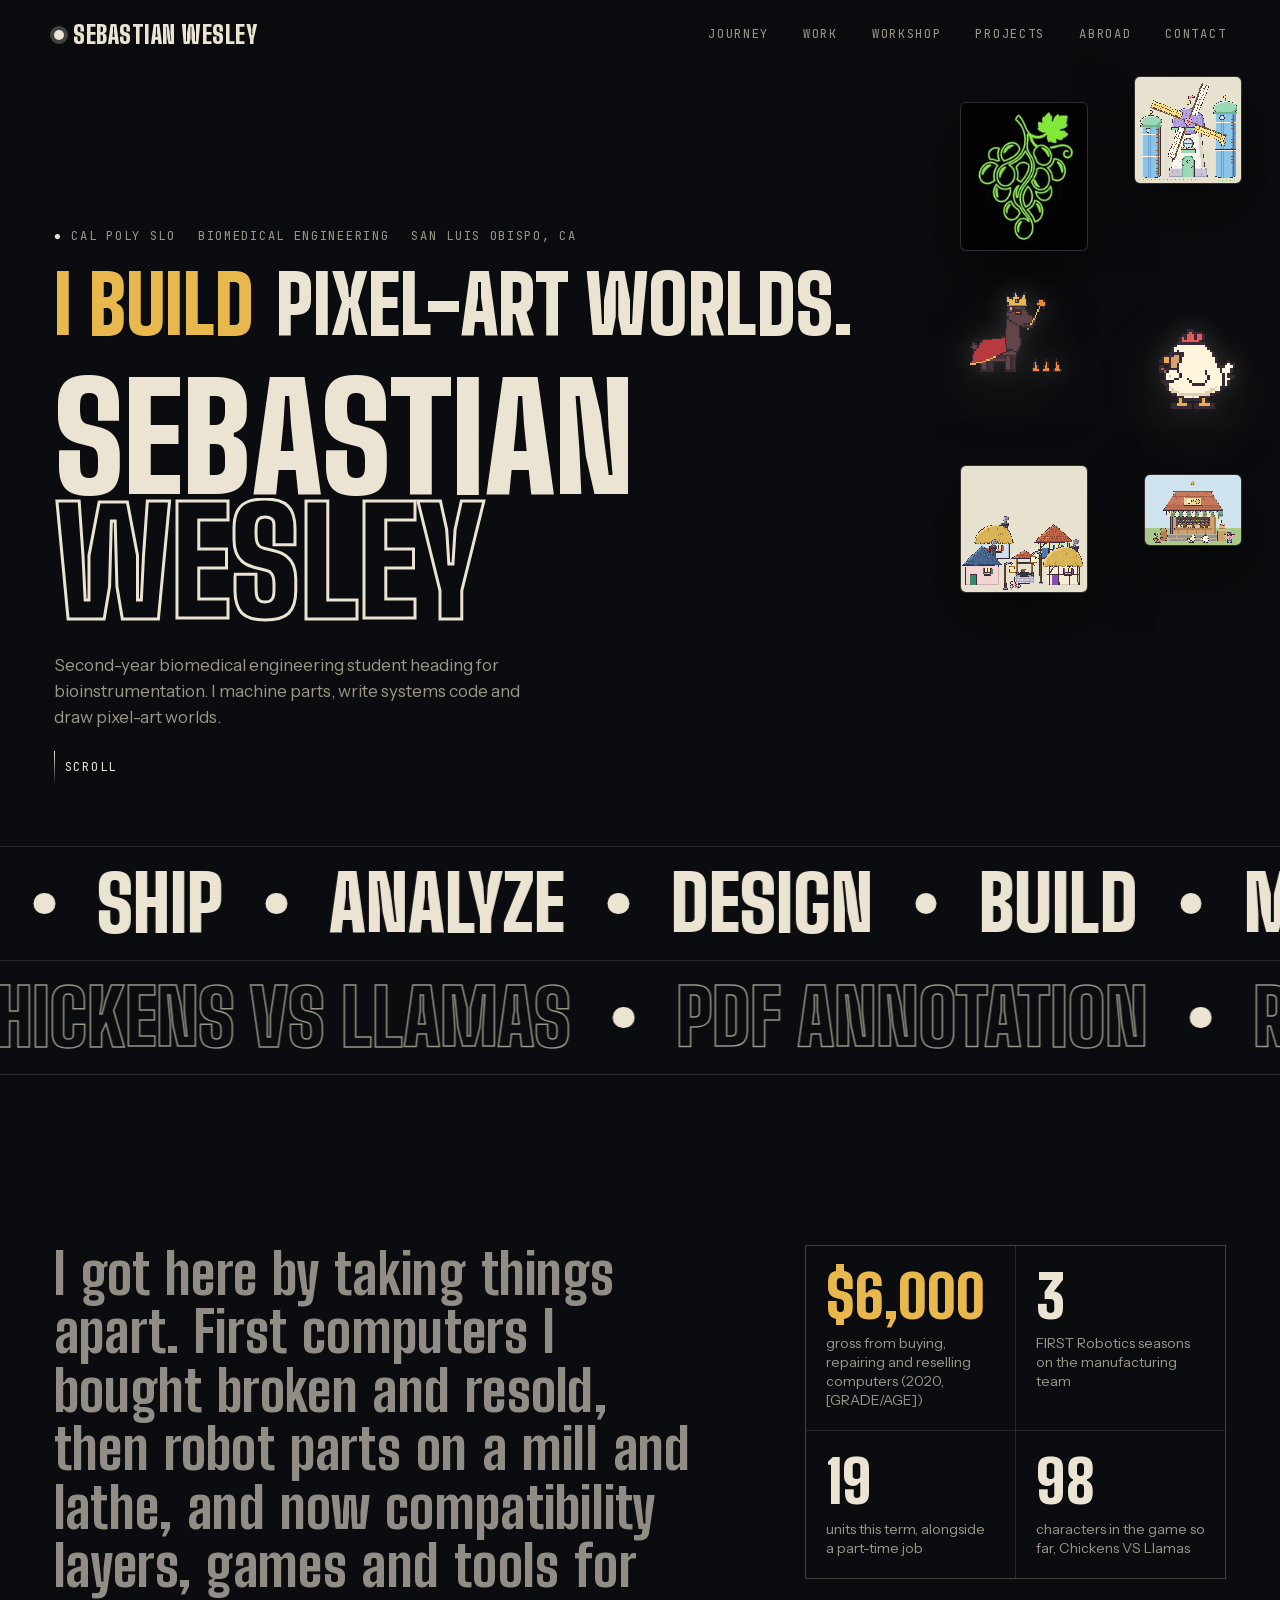
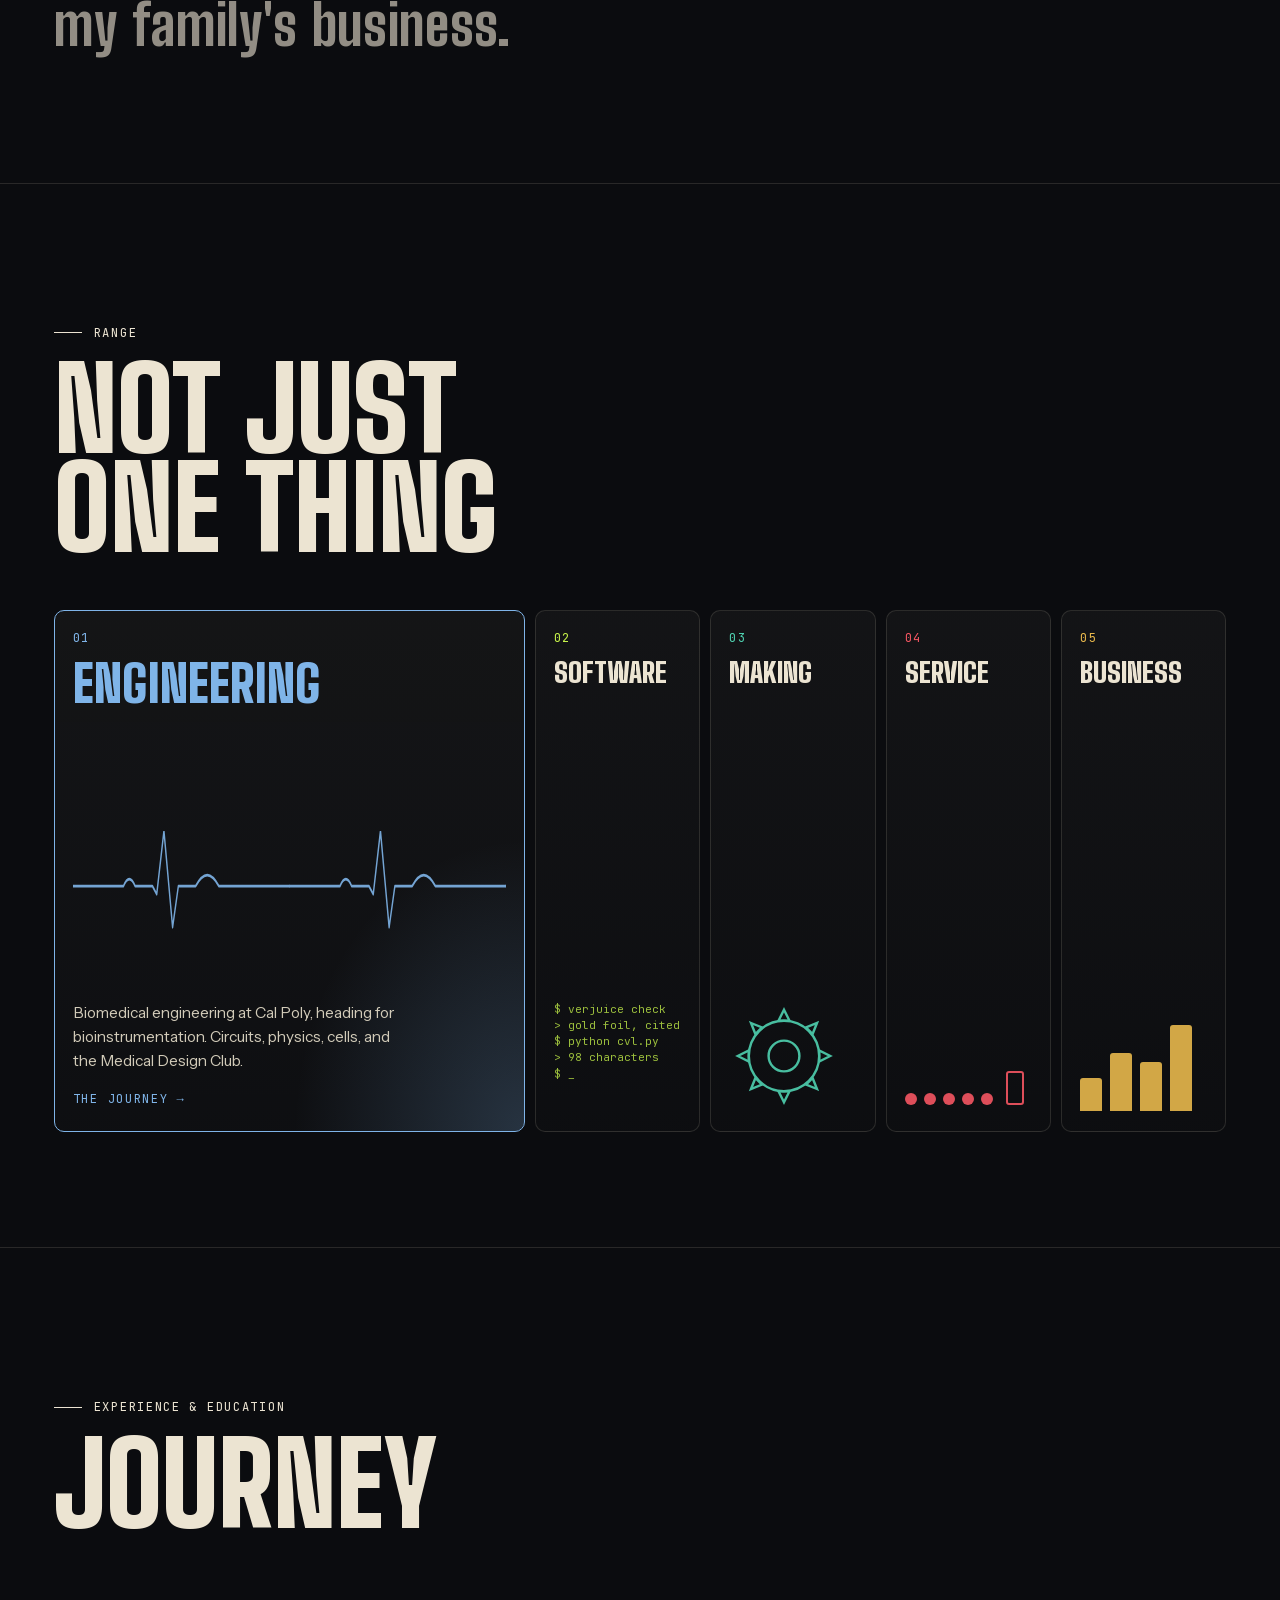
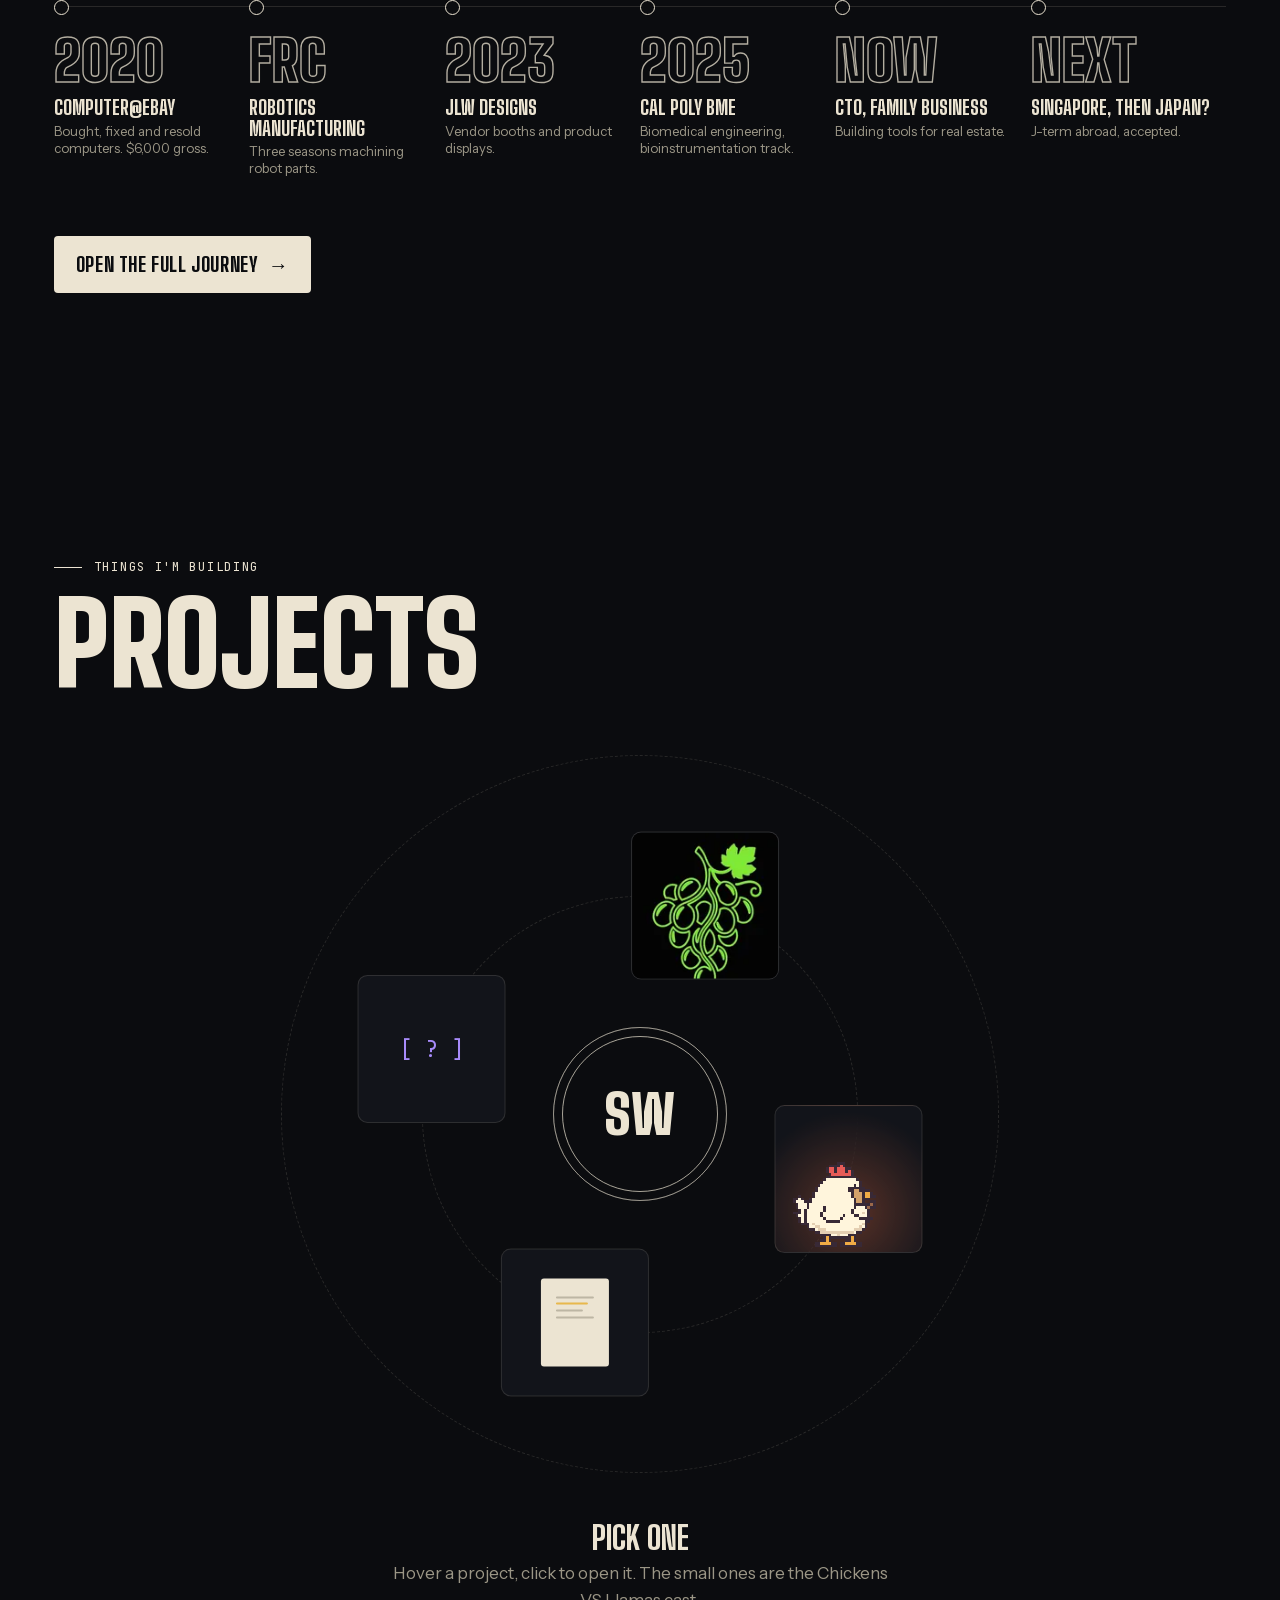
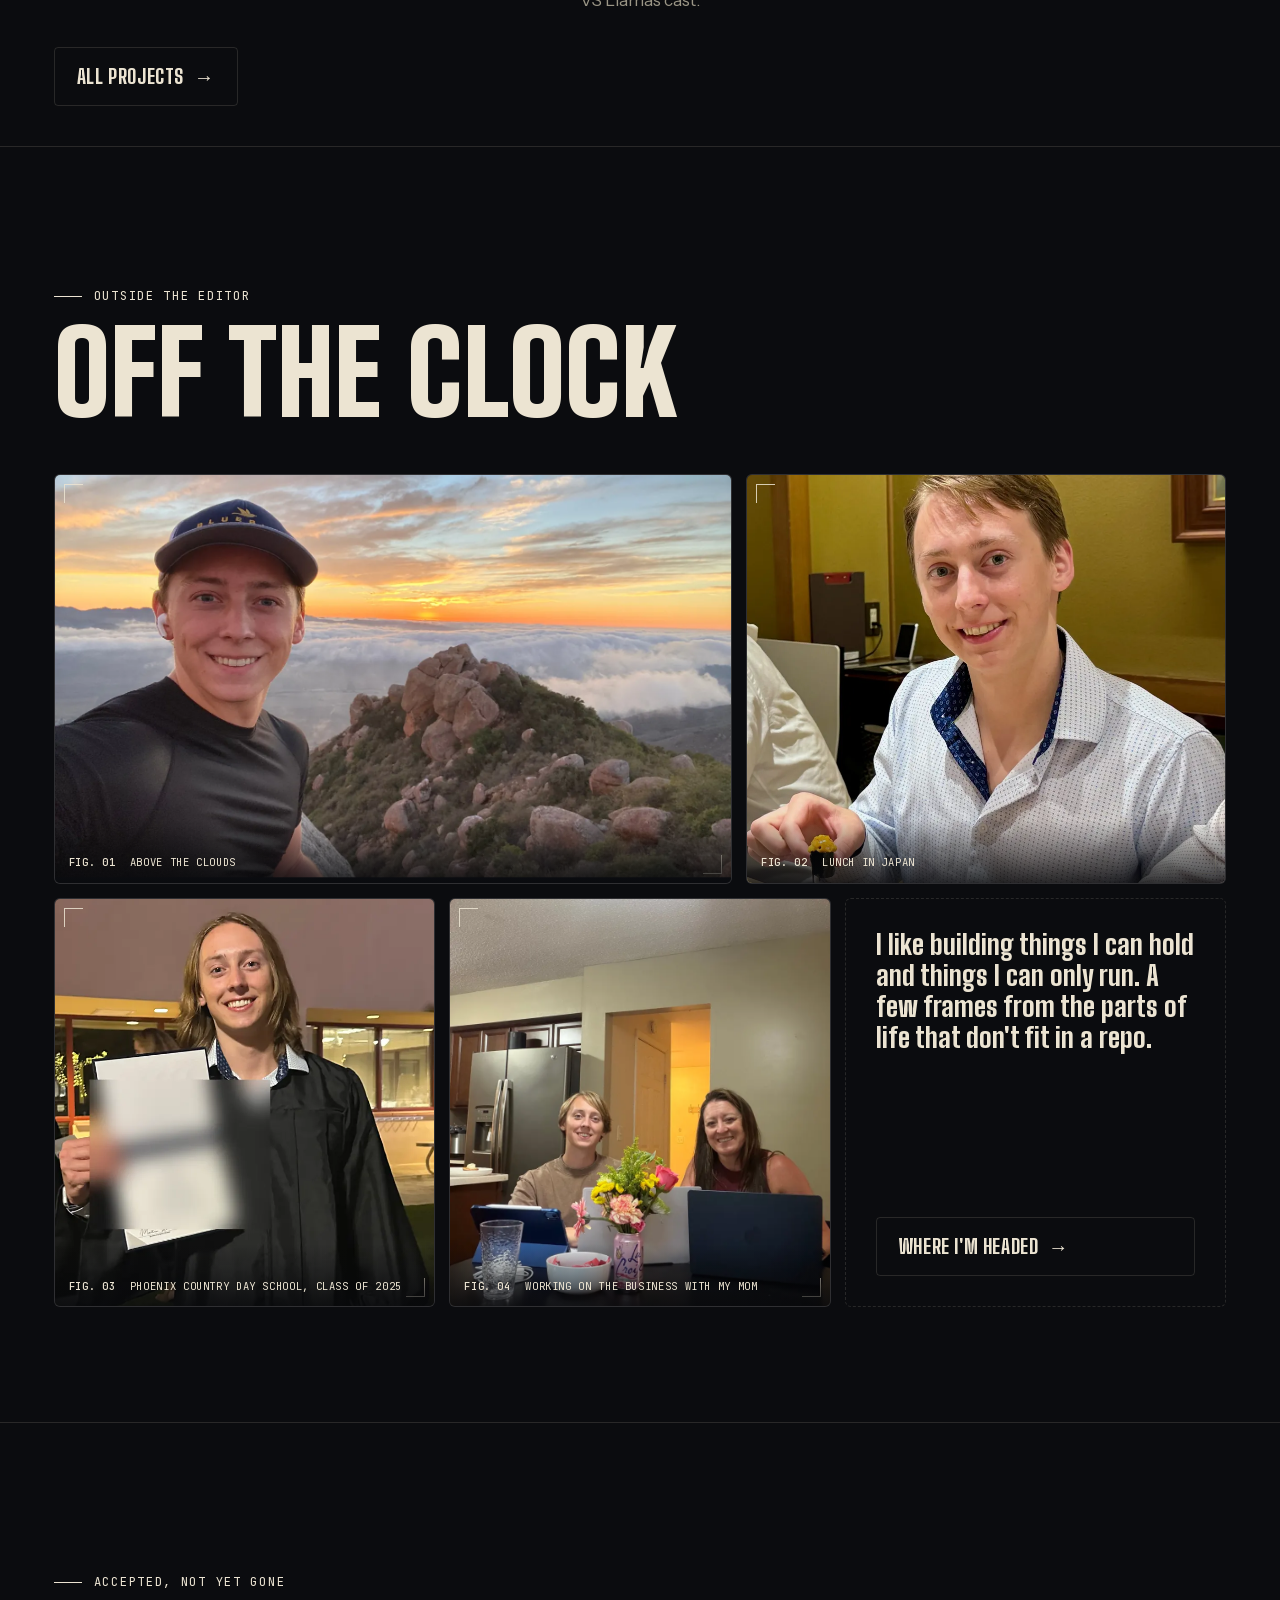
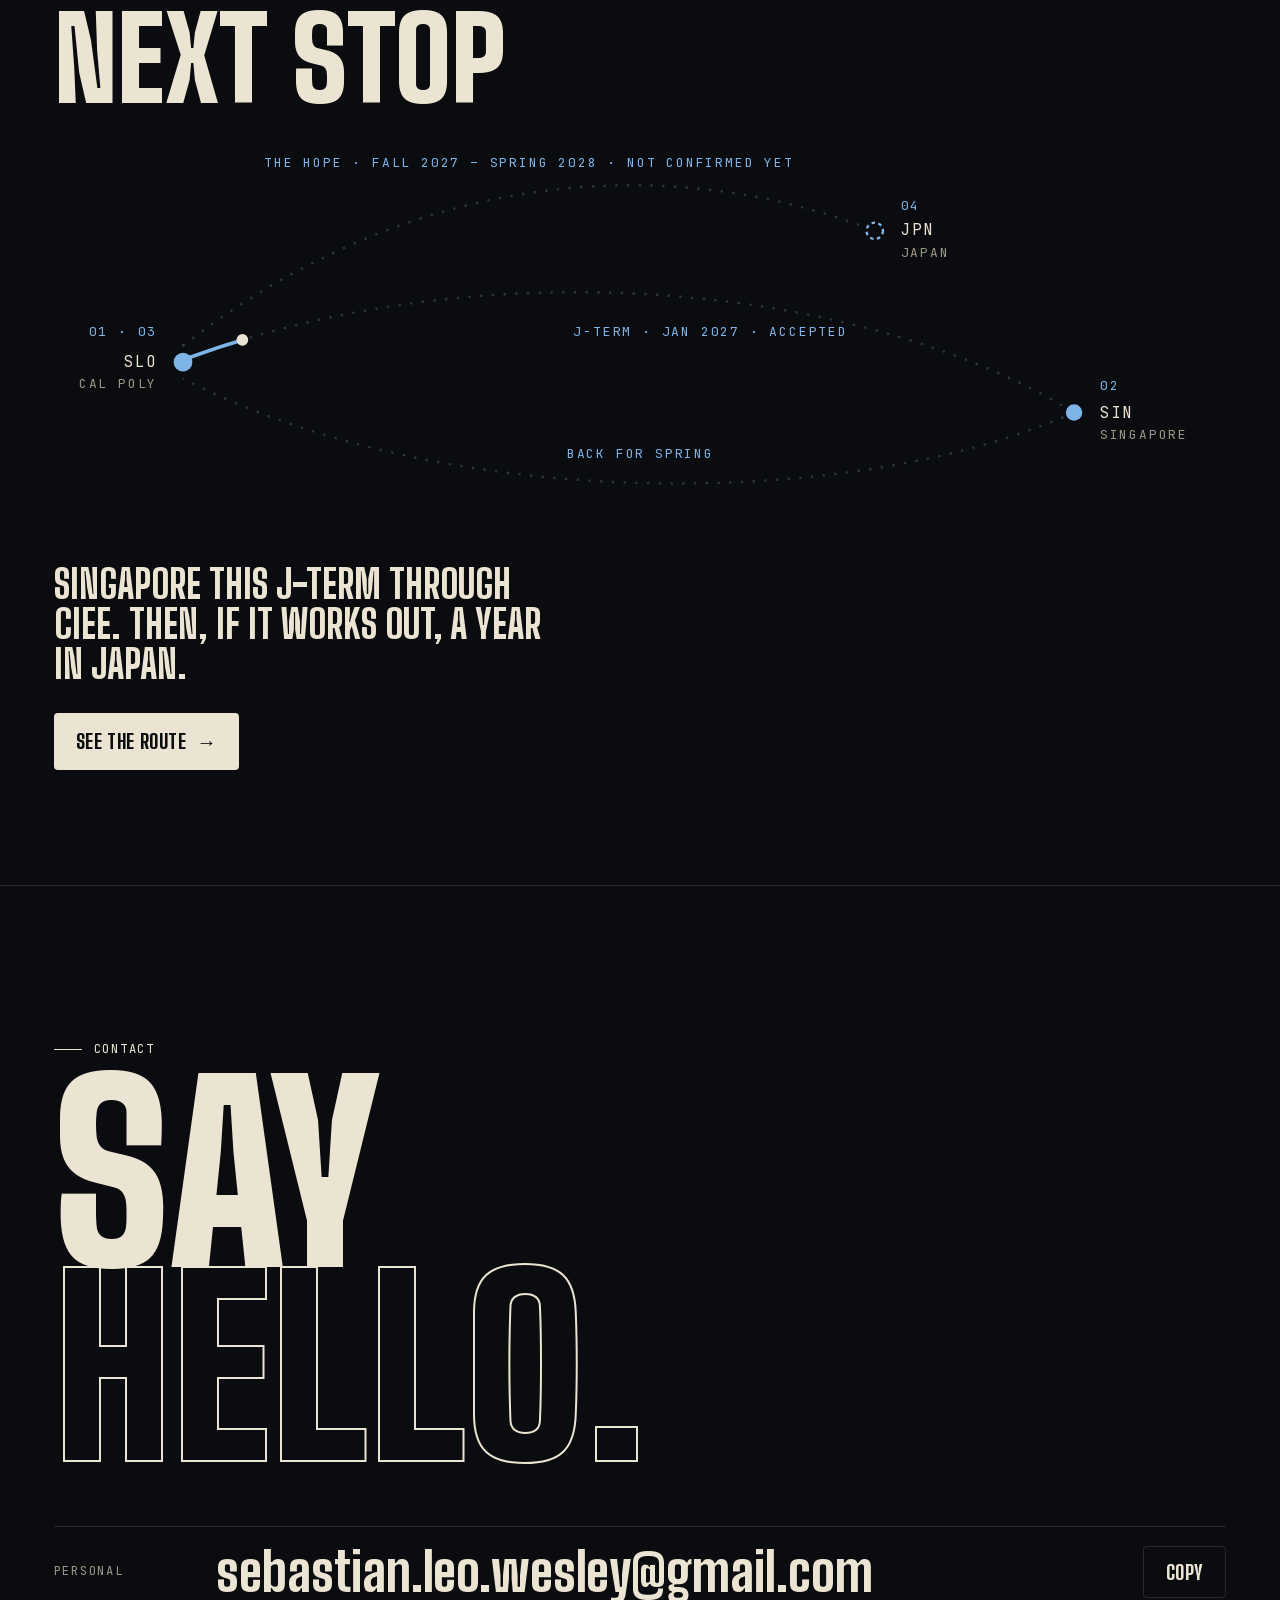
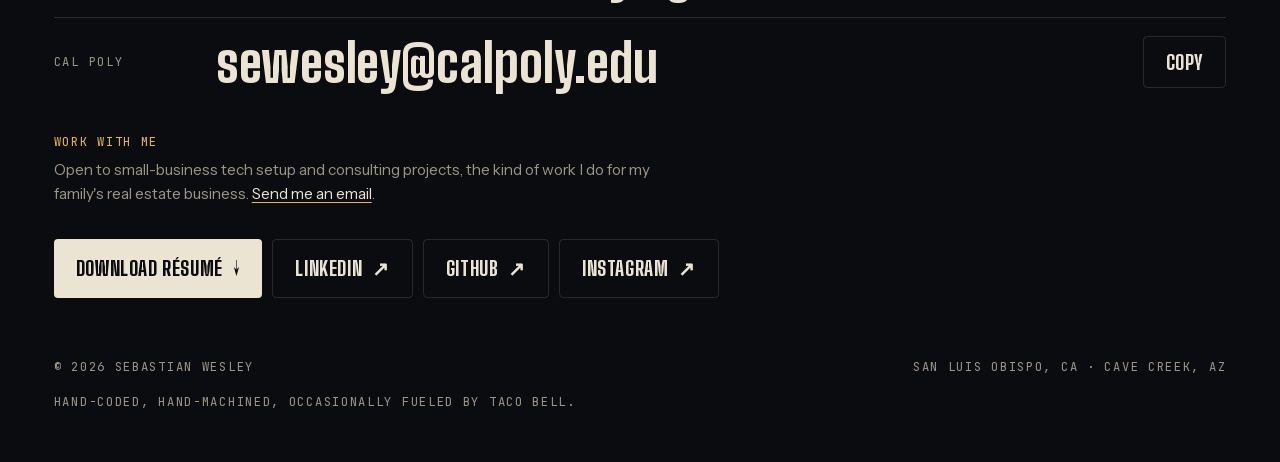
==== commit e9f6a317: "Contact: add a modest Work with me line for small-business tech setup Co-Authored-By: Claude Sonnet " ====
--- a/portfolio/index.html
+++ b/portfolio/index.html
@@ -74,7 +74,7 @@
 <section class="about pad" data-world="paper">
   <p class="statement" id="statement">I got here by taking things apart. First computers I bought broken and resold, then robot parts on a mill and lathe, and now compatibility layers, games and tools for my family's business.</p>
   <div class="stats">
-    <div class="stat"><b data-count="6000" data-pre="$">$6,000</b><span>gross from buying, repairing and reselling computers in 2020</span></div>
+    <div class="stat"><b data-count="6000" data-pre="$">$6,000</b><span>gross from buying, repairing and reselling computers (2020, [GRADE/AGE])</span></div>
     <div class="stat"><b data-count="3">3</b><span>FIRST Robotics seasons on the manufacturing team</span></div>
     <div class="stat"><b data-count="19">19</b><span>units this term, alongside a part-time job</span></div>
     <div class="stat"><b data-count="98">98</b><span>characters in the game so far, Chickens VS Llamas</span></div>
@@ -186,6 +186,7 @@
   <h2 class="say"><span>Say</span><span>hello.</span></h2>
   <div class="mail"><span class="lab mono">Personal</span><span class="addr">sebastian.leo.wesley@gmail.com</span><button class="btn ghost copy" data-copy="sebastian.leo.wesley@gmail.com">Copy</button></div>
   <div class="mail"><span class="lab mono">Cal Poly</span><span class="addr">sewesley@calpoly.edu</span><button class="btn ghost copy" data-copy="sewesley@calpoly.edu">Copy</button></div>
+  <p class="workwith"><span class="lab mono">Work with me</span>Open to small-business tech setup and consulting projects, the kind of work I do for my family's real estate business. <a href="mailto:sebastian.leo.wesley@gmail.com?subject=Consulting%20inquiry">Send me an email</a>.</p>
   <div class="elsewhere">
     <a class="btn" href="assets/Sebastian-Wesley-Resume.pdf" download>Download résumé <span aria-hidden="true">↓</span></a>
     <a class="btn ghost" href="https://www.linkedin.com/in/sebastian-wesley-34242b2b1/" target="_blank" rel="noopener">LinkedIn <span aria-hidden="true">↗</span></a>
--- a/portfolio/assets/site.css
+++ b/portfolio/assets/site.css
@@ -135,6 +135,8 @@
 .stats{display:grid;grid-template-columns:1fr 1fr;gap:1px;background:var(--line);border:1px solid var(--line);align-self:start}
 .stat{background:var(--ink);padding:22px 20px 20px}
 .stat b{display:block;font-family:var(--f-display);font-weight:900;font-size:clamp(2.6rem,4.6vw,4rem);line-height:1;color:var(--world);font-variant-numeric:tabular-nums}
+.stat:first-child b{color:var(--brass)}
+.hl{color:var(--brass);font-weight:600}
 .stat span{display:block;margin-top:8px;color:var(--paper-dim);font-size:.88rem;line-height:1.35}
 @media (max-width:860px){.about{grid-template-columns:1fr}}
 
@@ -342,6 +344,9 @@
 .mail{display:flex;gap:12px 18px;align-items:center;flex-wrap:wrap;padding:18px 0;border-top:1px solid var(--line)}
 .mail:last-of-type{border-bottom:1px solid var(--line)}
 .mail .addr{font-family:var(--f-display);font-weight:800;font-size:clamp(1.5rem,4.2vw,3.4rem);line-height:1;user-select:all;word-break:break-all}
+.workwith{margin-top:clamp(18px,2.4vw,26px);max-width:62ch;color:var(--paper-dim);font-size:.95rem}
+.workwith .lab{display:block;color:var(--brass);margin-bottom:6px}
+.workwith a{color:var(--paper);text-decoration-color:var(--brass);text-underline-offset:3px}
 .mail .lab{width:9rem;color:var(--paper-dim)}
 .copy{margin-left:auto}
 .foot{display:flex;justify-content:space-between;gap:16px;flex-wrap:wrap;margin-top:60px;color:var(--paper-dim)}
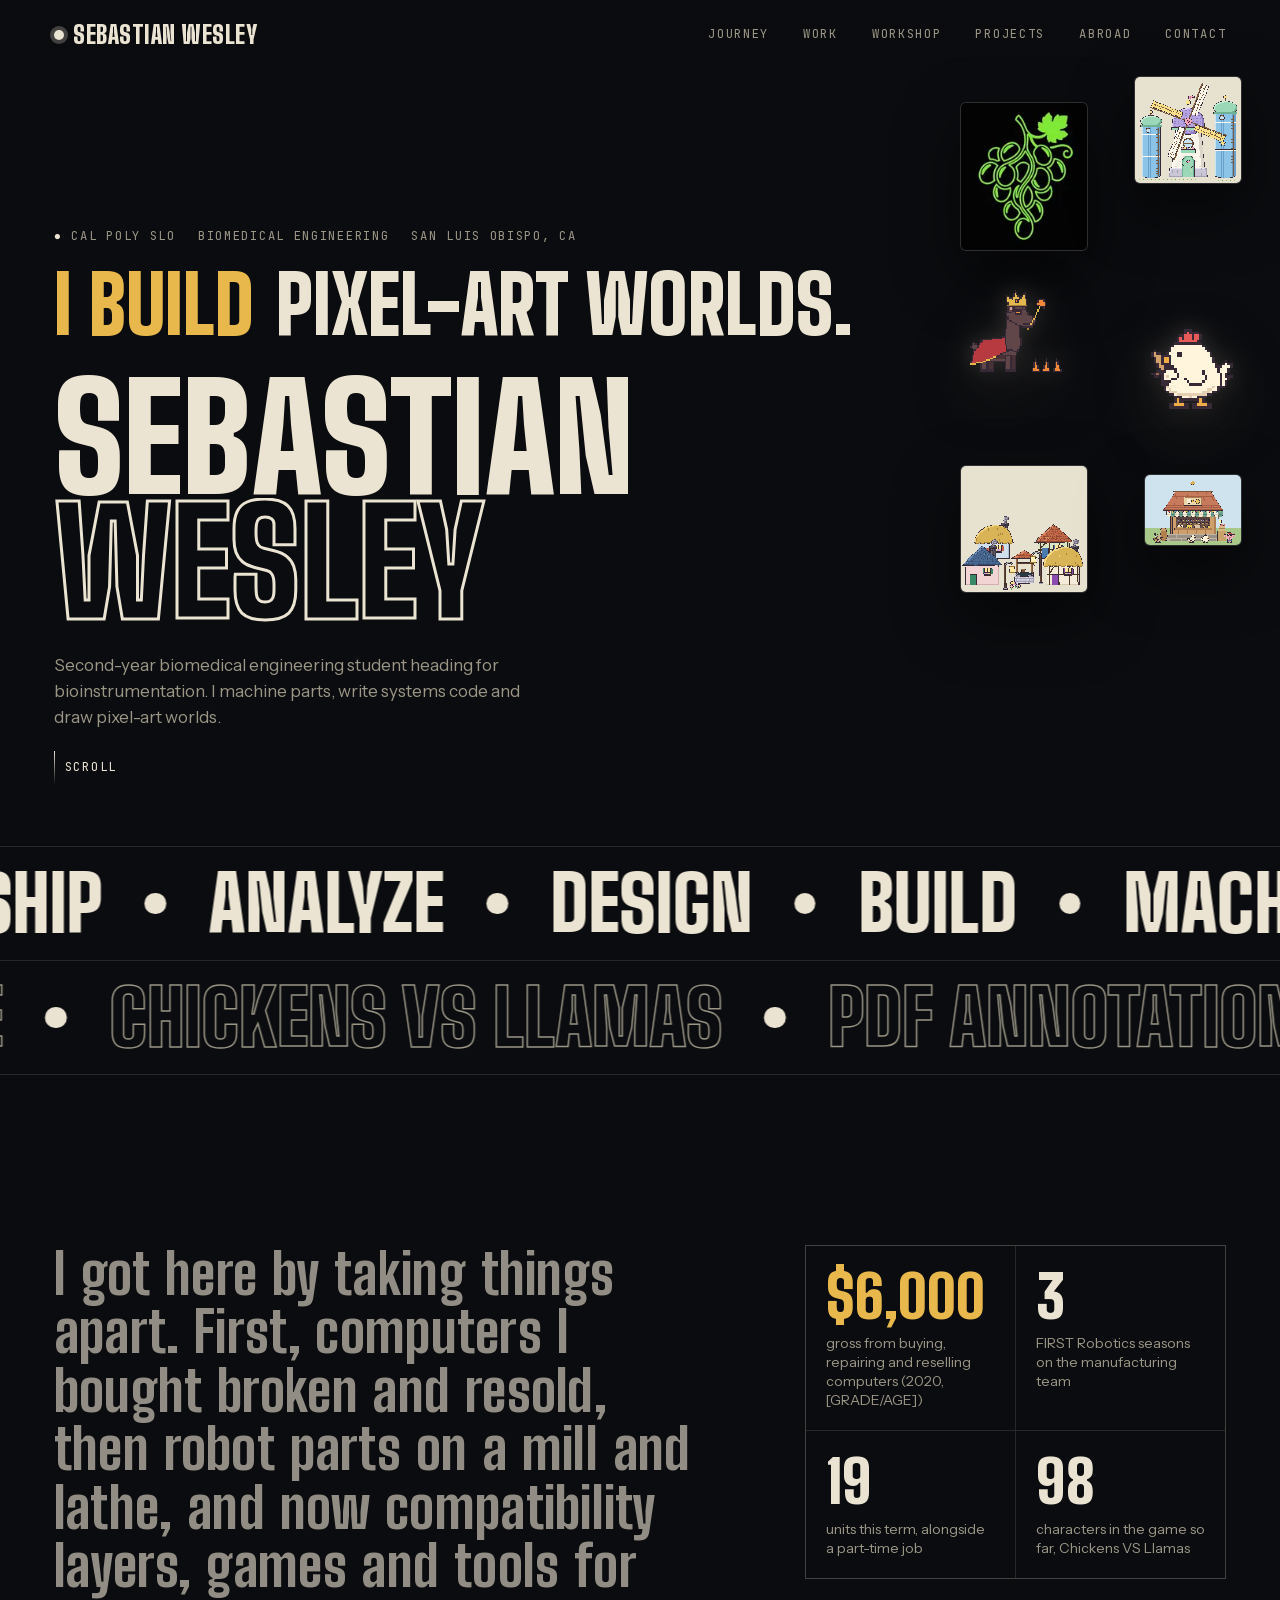
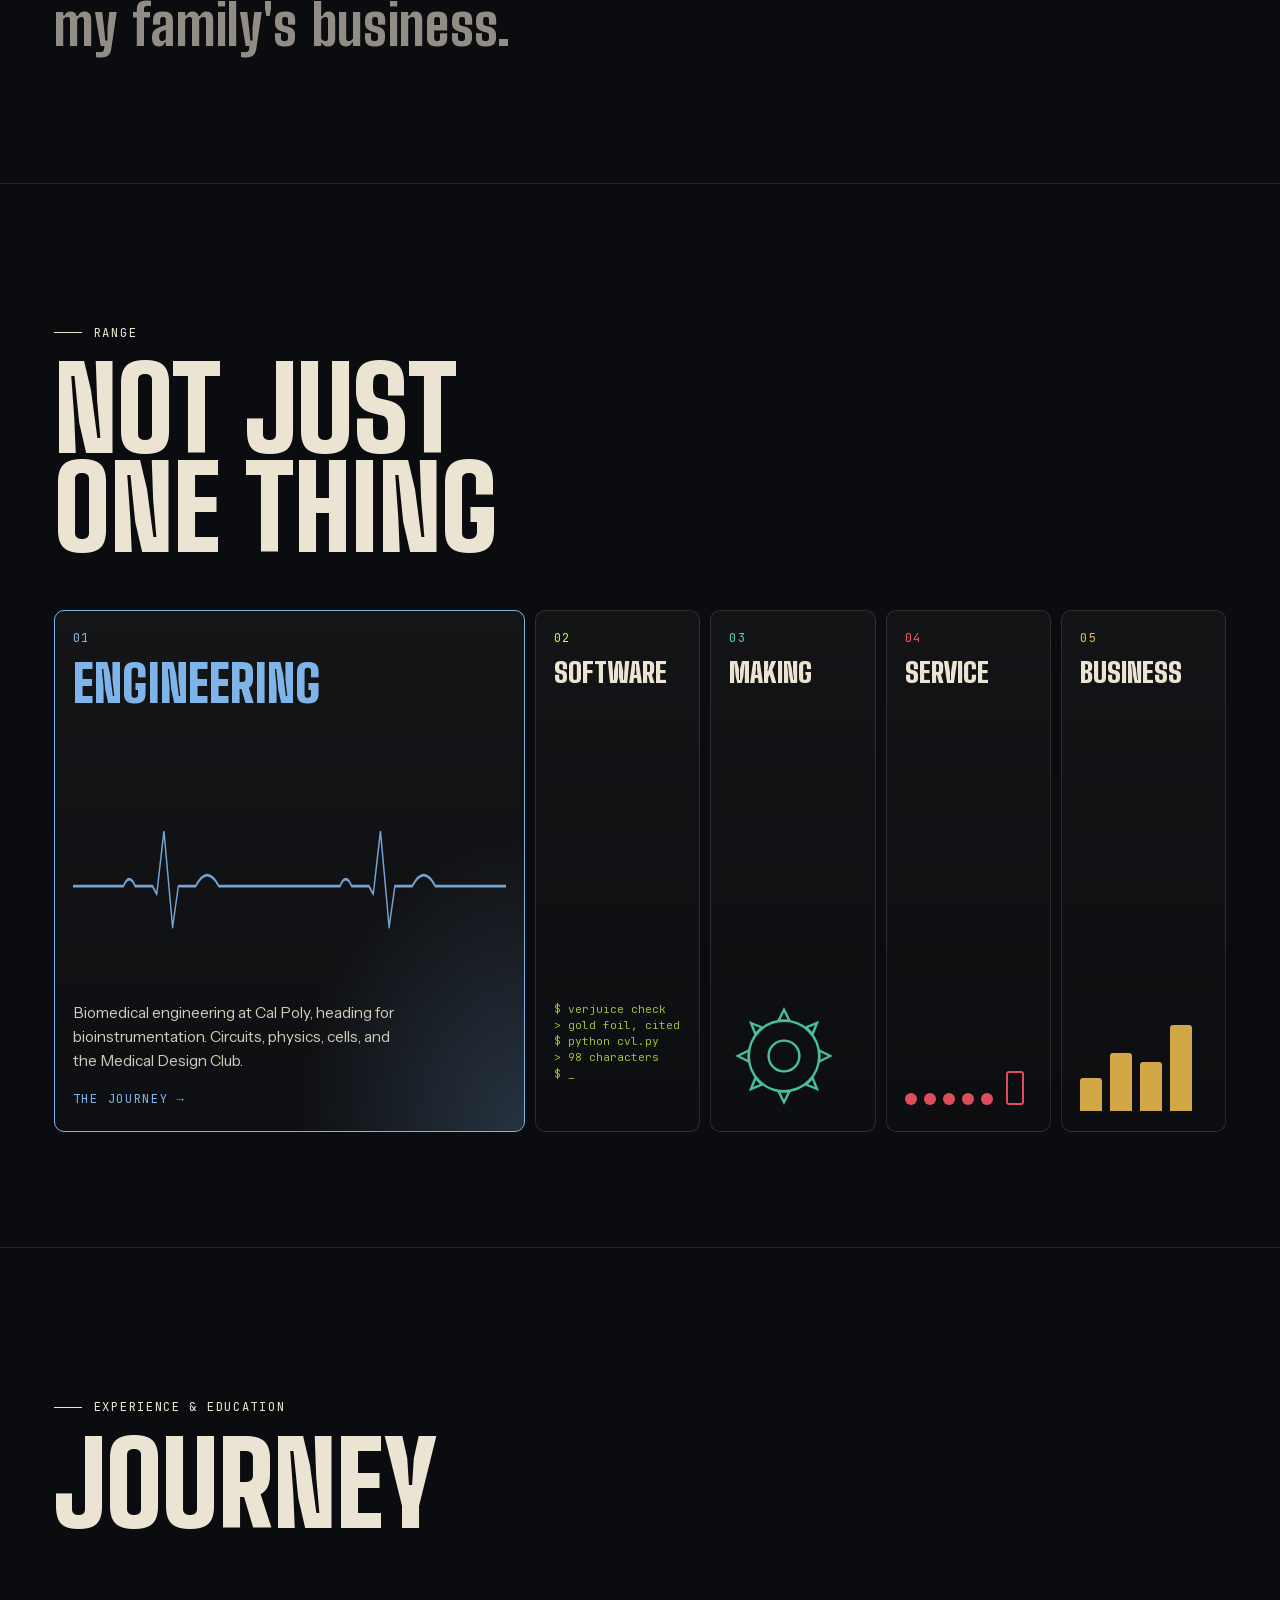
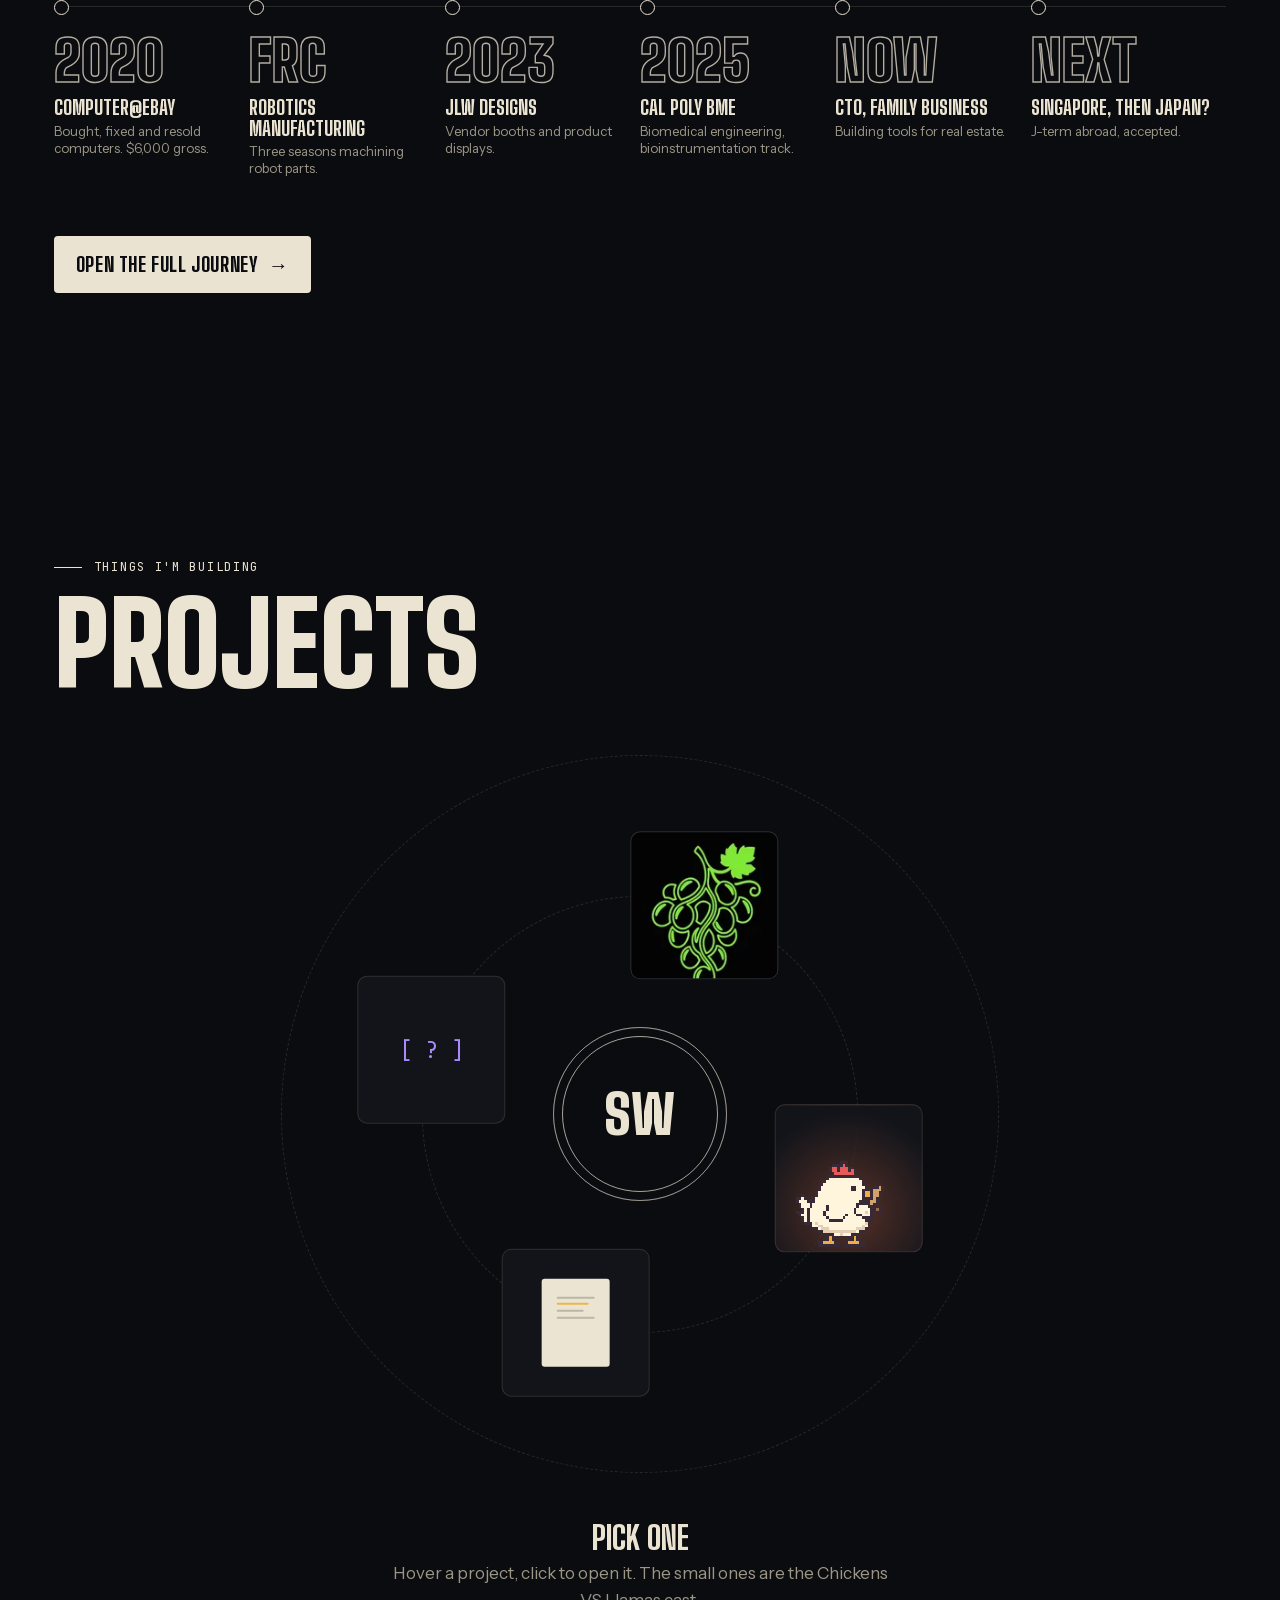
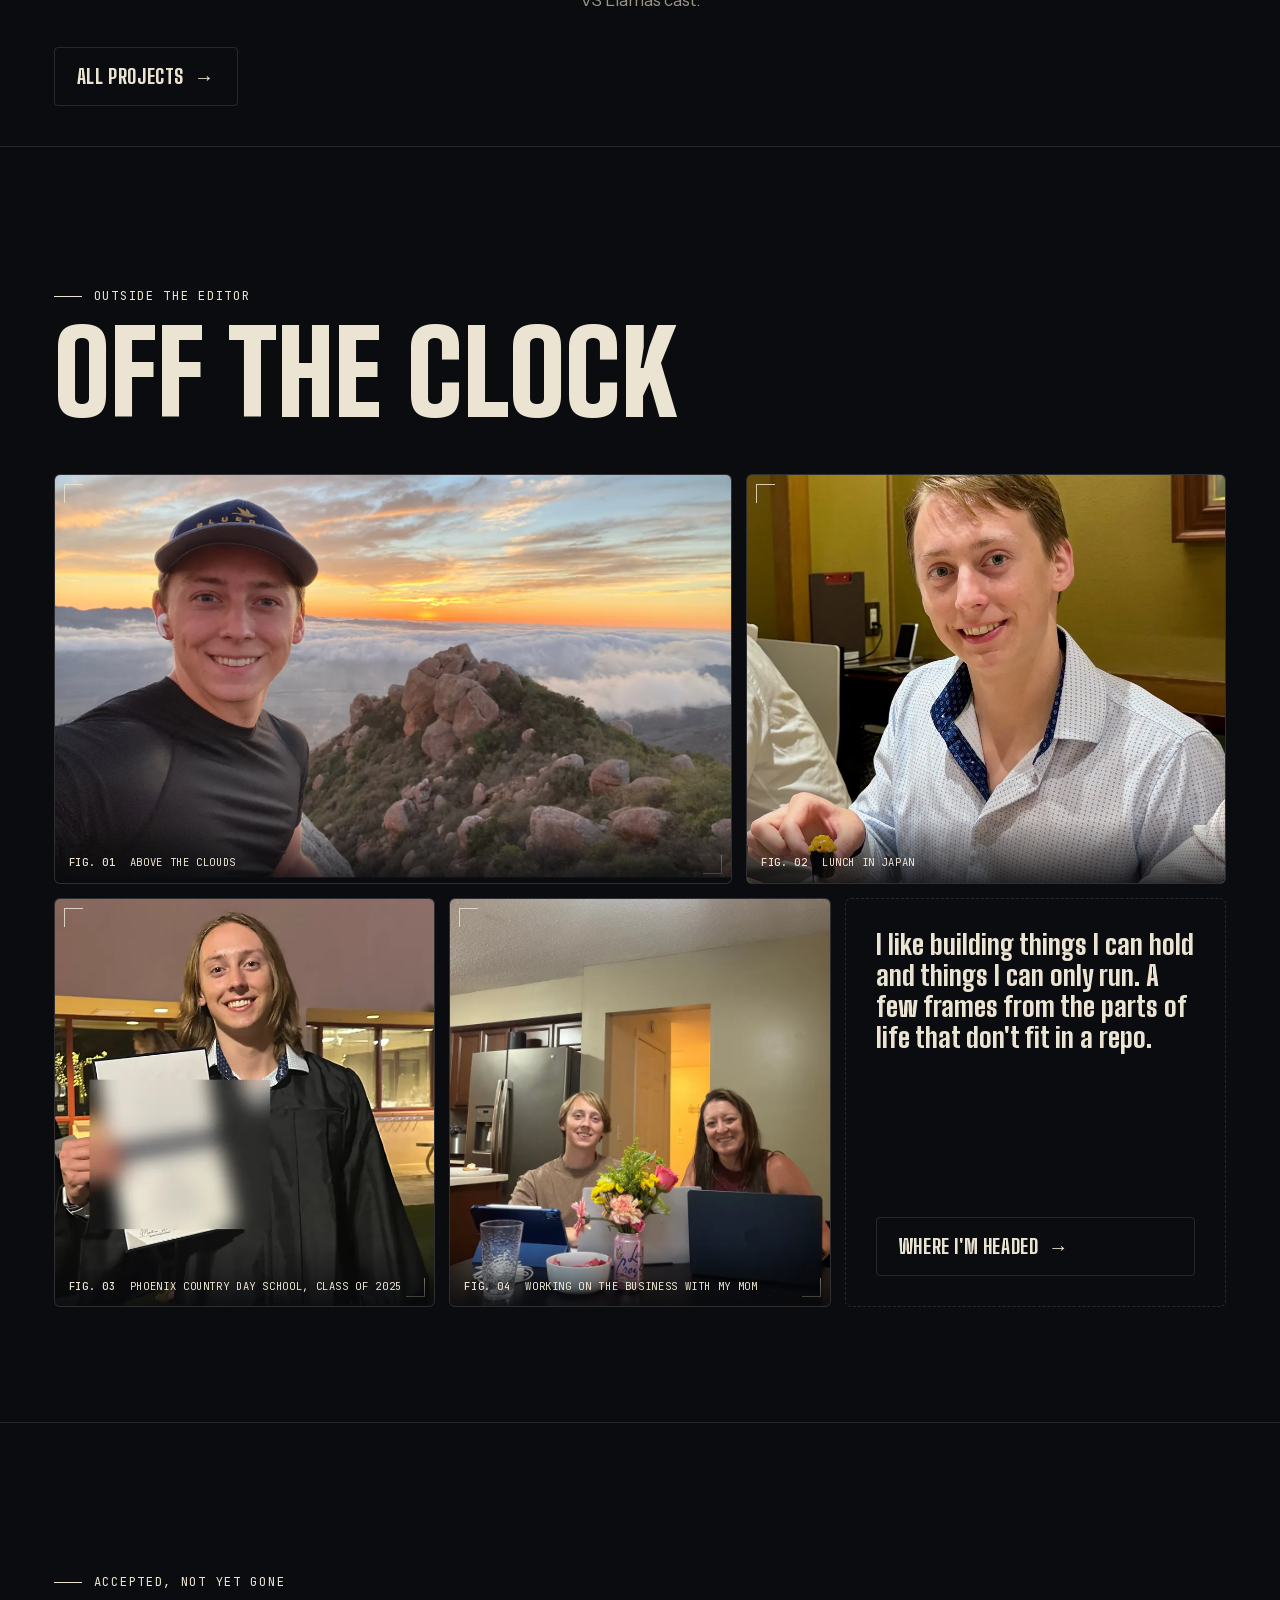
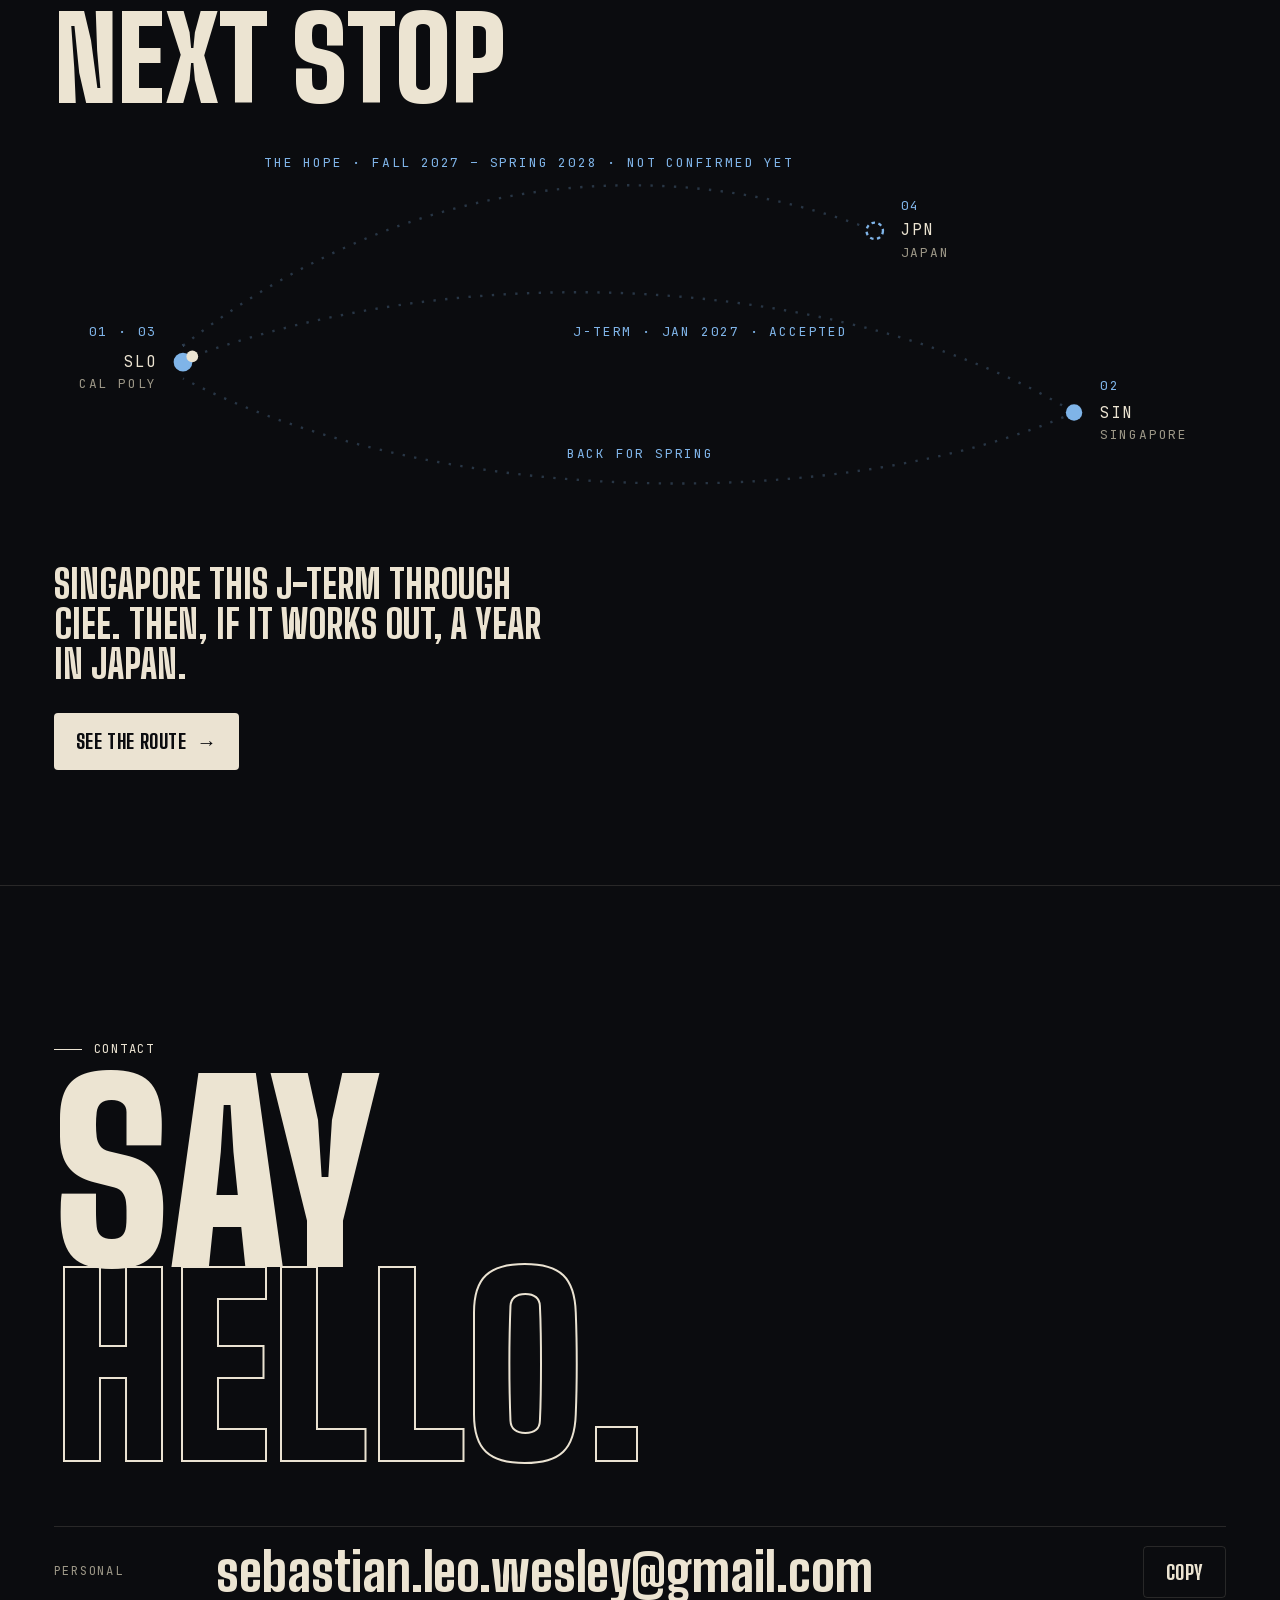
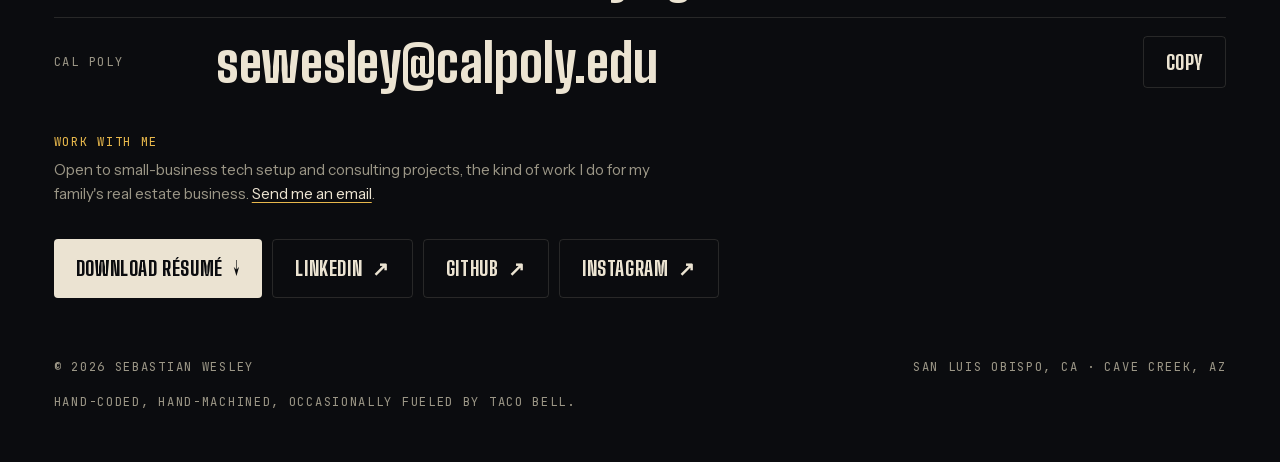
==== commit 1ff8722e: "Home statement: add comma after First Co-Authored-By: Claude Sonnet 5.5 <noreply@anthropic.com>" ====
--- a/portfolio/index.html
+++ b/portfolio/index.html
@@ -72,7 +72,7 @@
 
 <!-- ABOUT -->
 <section class="about pad" data-world="paper">
-  <p class="statement" id="statement">I got here by taking things apart. First computers I bought broken and resold, then robot parts on a mill and lathe, and now compatibility layers, games and tools for my family's business.</p>
+  <p class="statement" id="statement">I got here by taking things apart. First, computers I bought broken and resold, then robot parts on a mill and lathe, and now compatibility layers, games and tools for my family's business.</p>
   <div class="stats">
     <div class="stat"><b data-count="6000" data-pre="$">$6,000</b><span>gross from buying, repairing and reselling computers (2020, [GRADE/AGE])</span></div>
     <div class="stat"><b data-count="3">3</b><span>FIRST Robotics seasons on the manufacturing team</span></div>
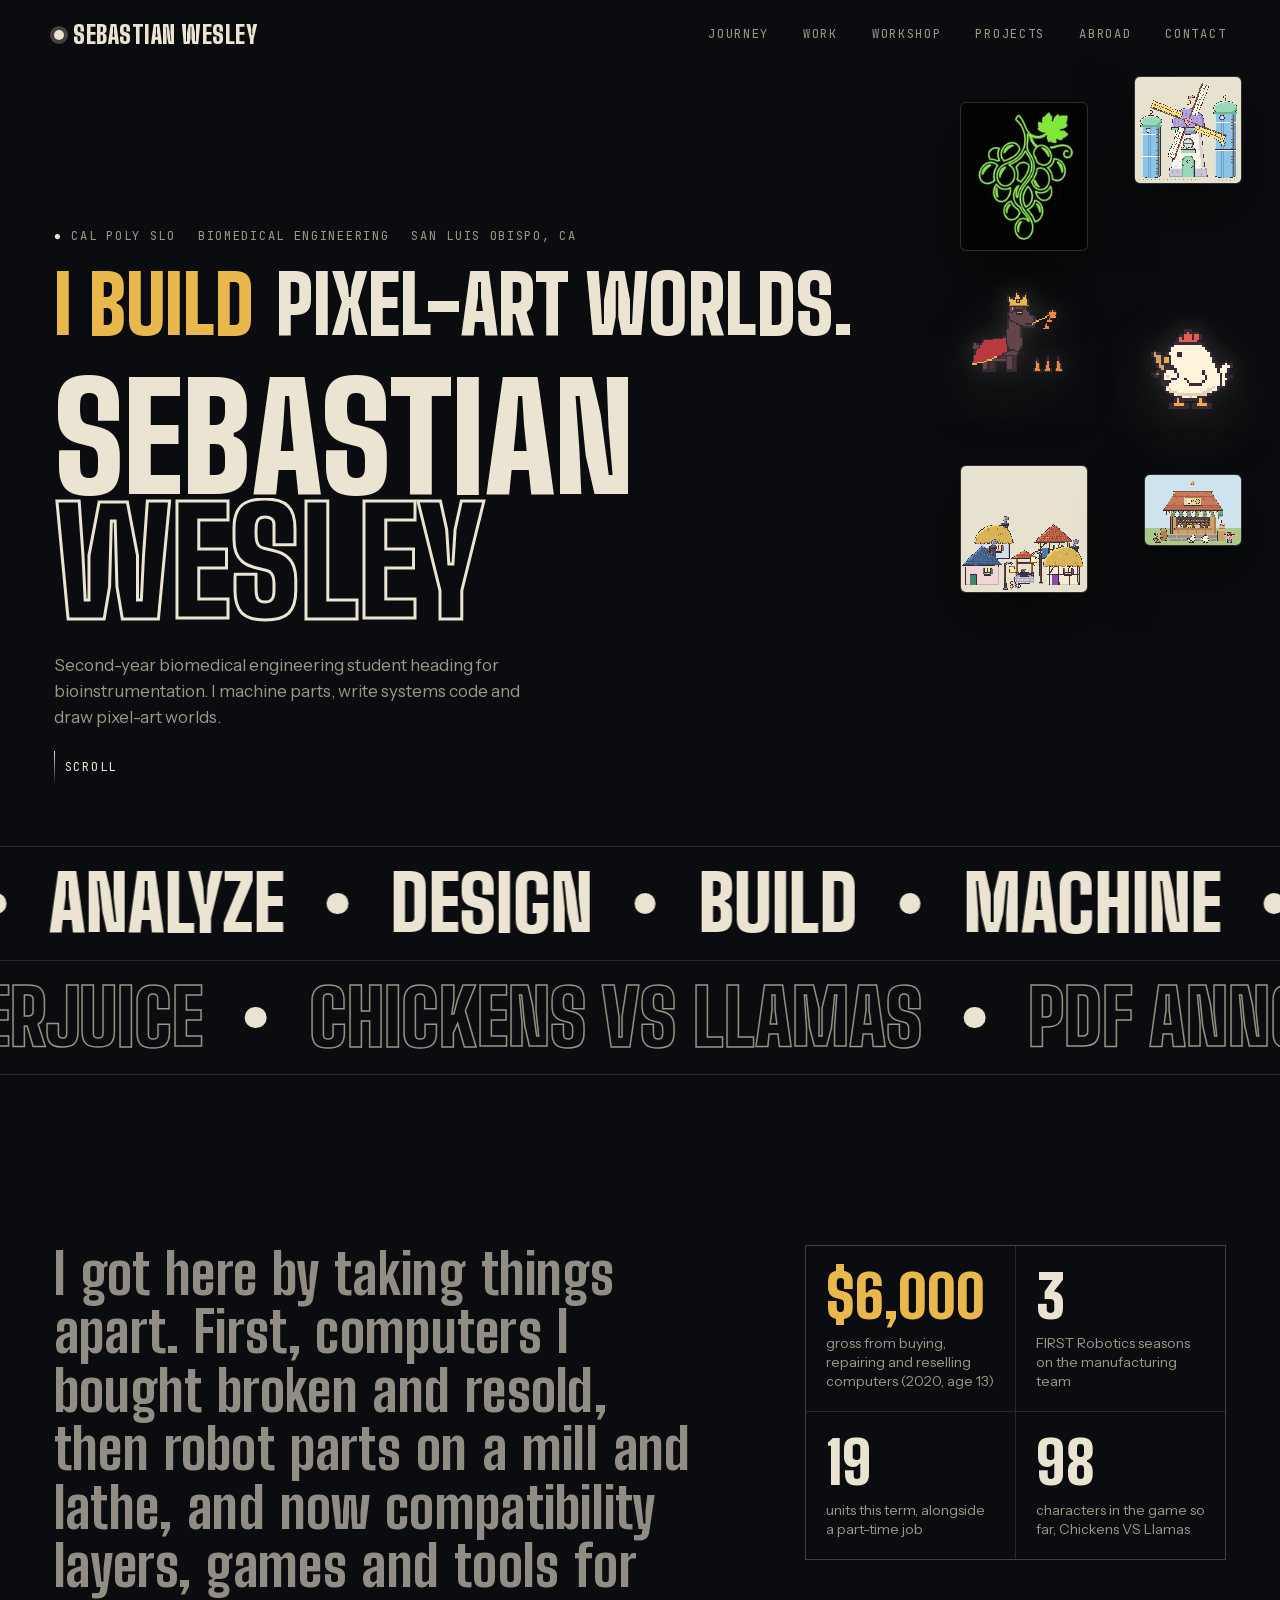
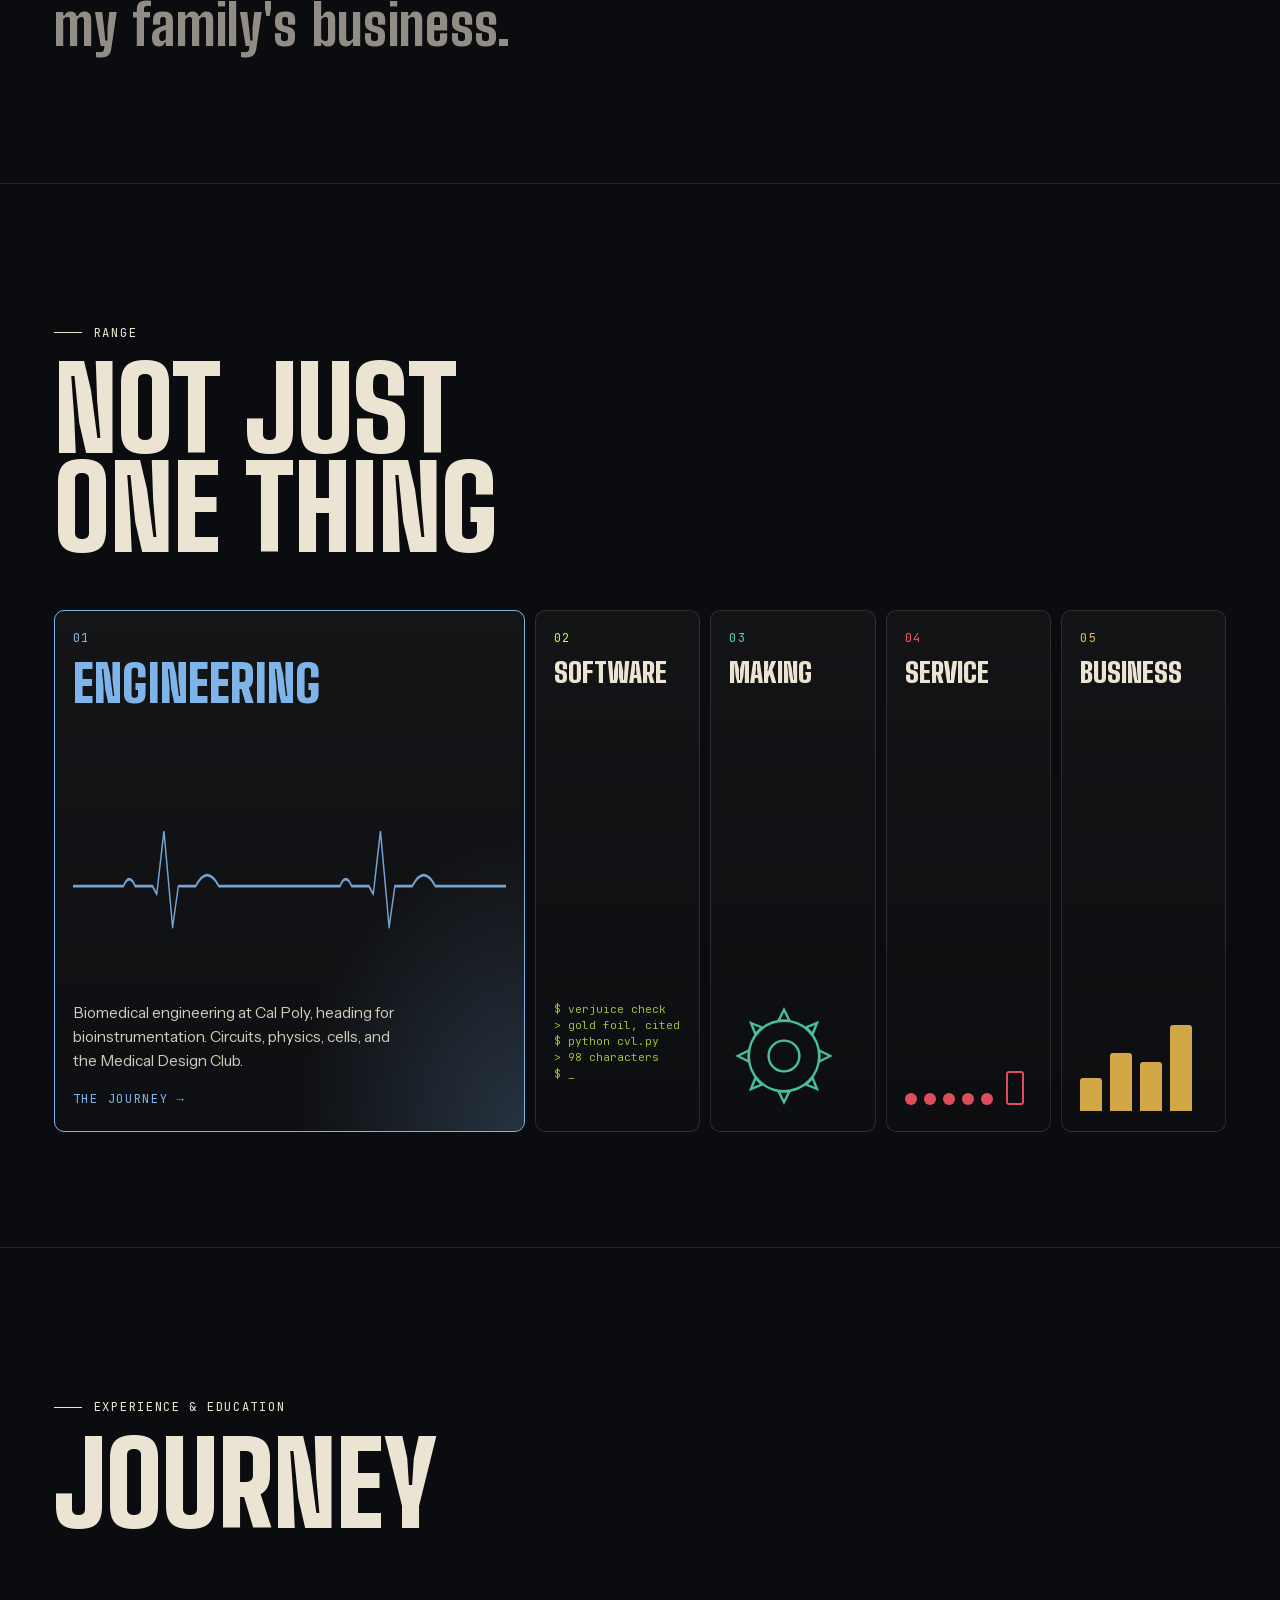
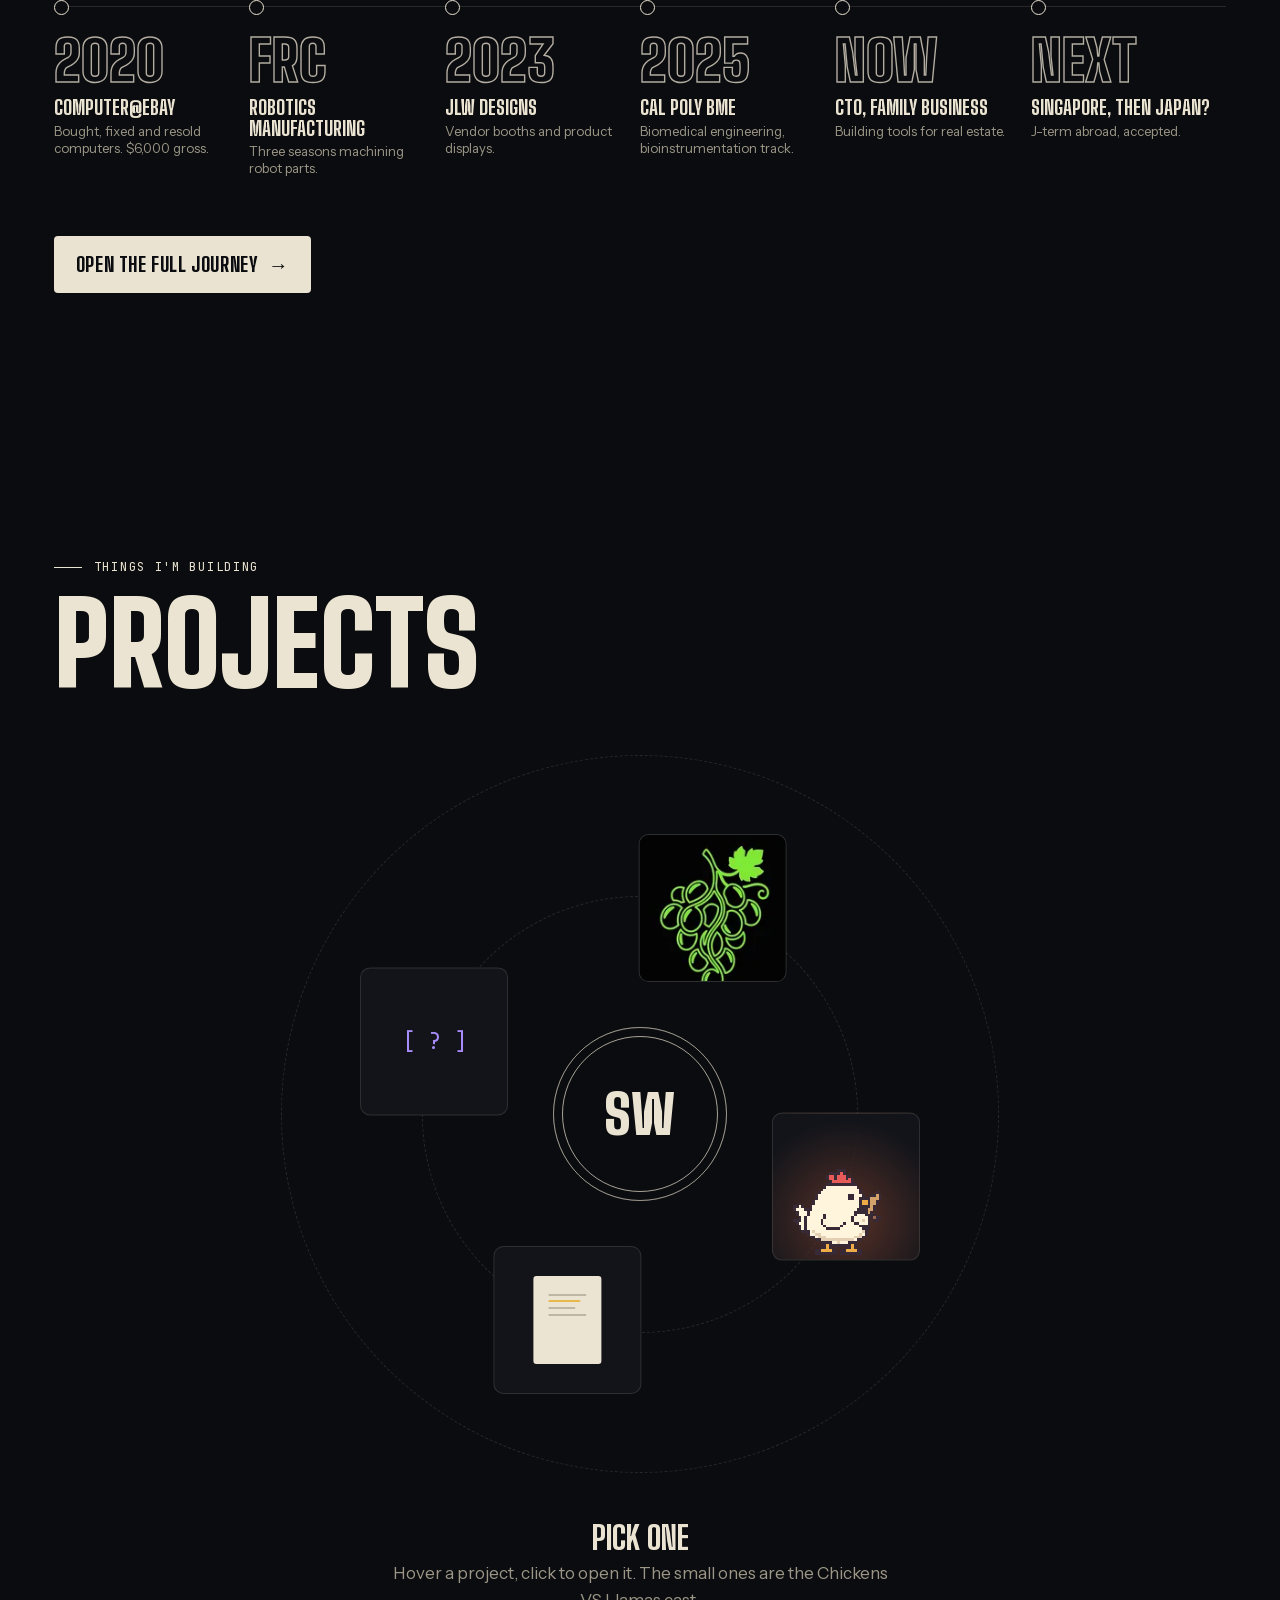
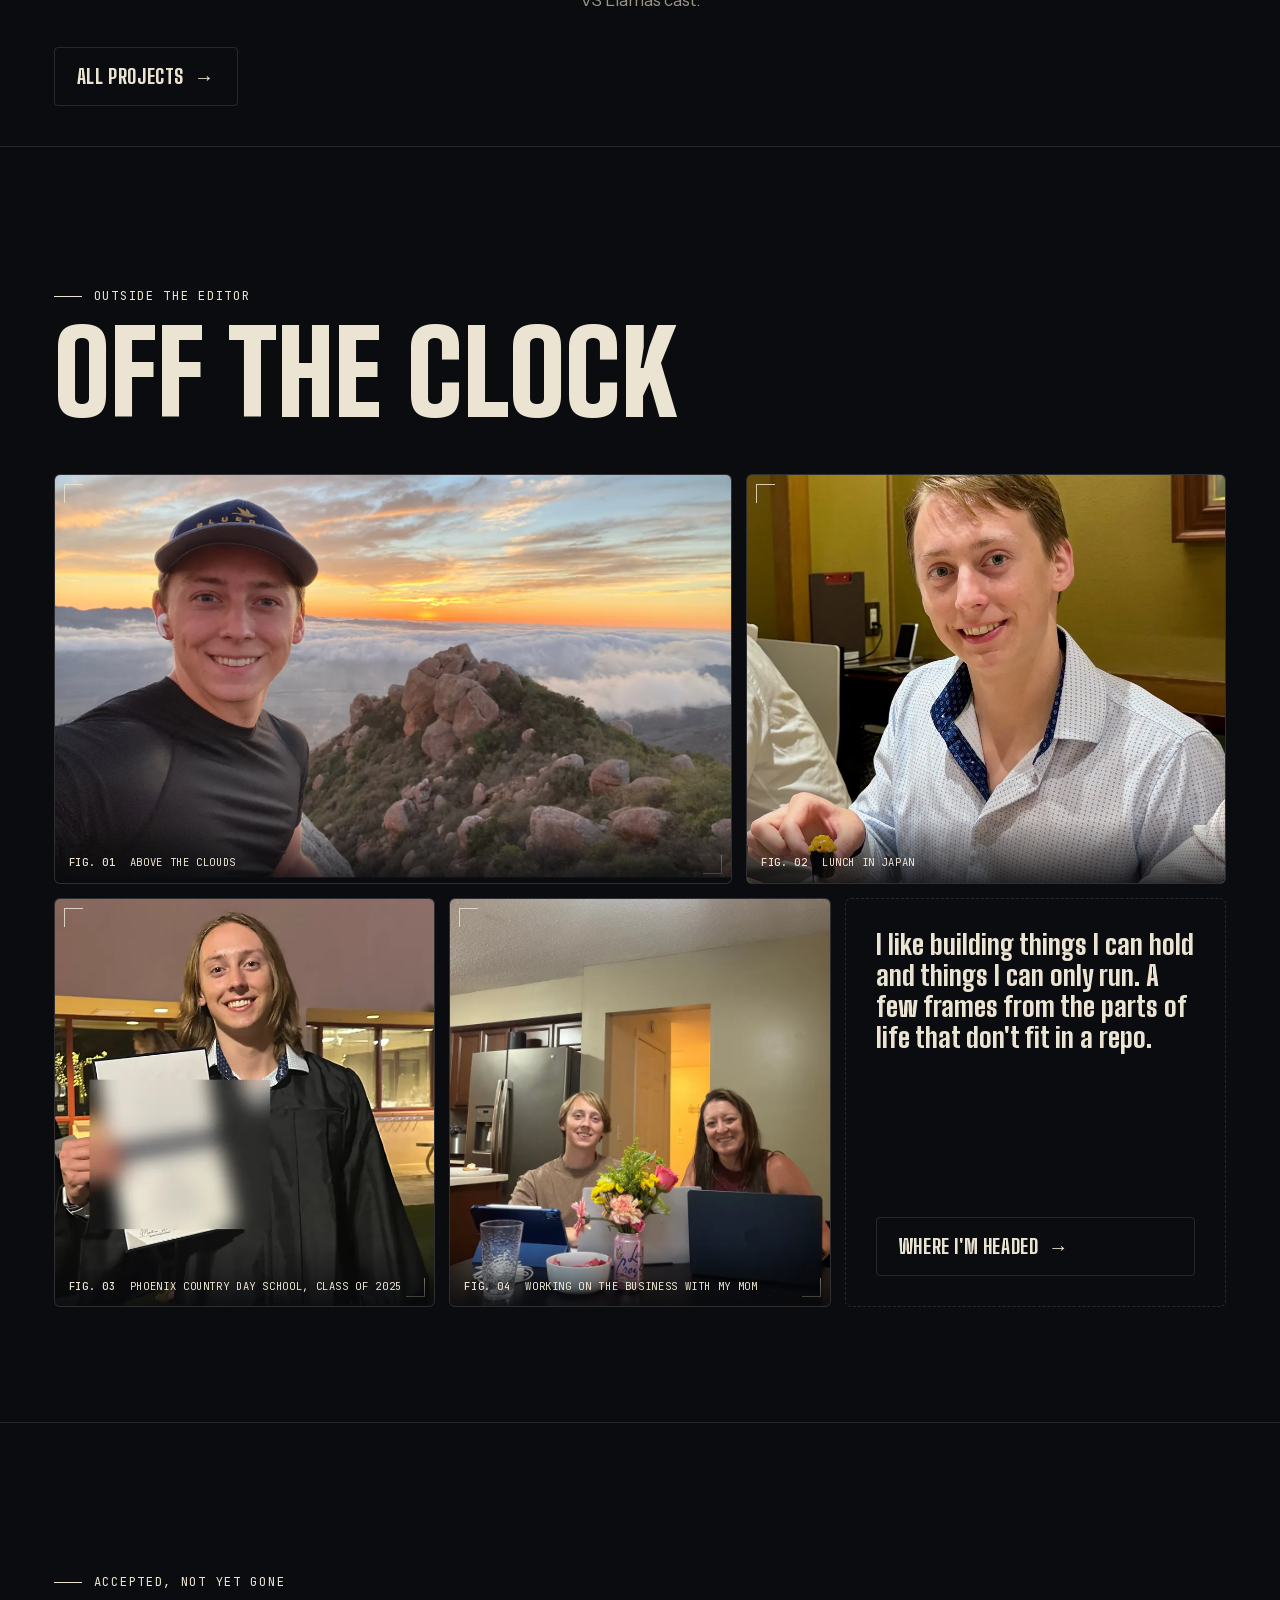
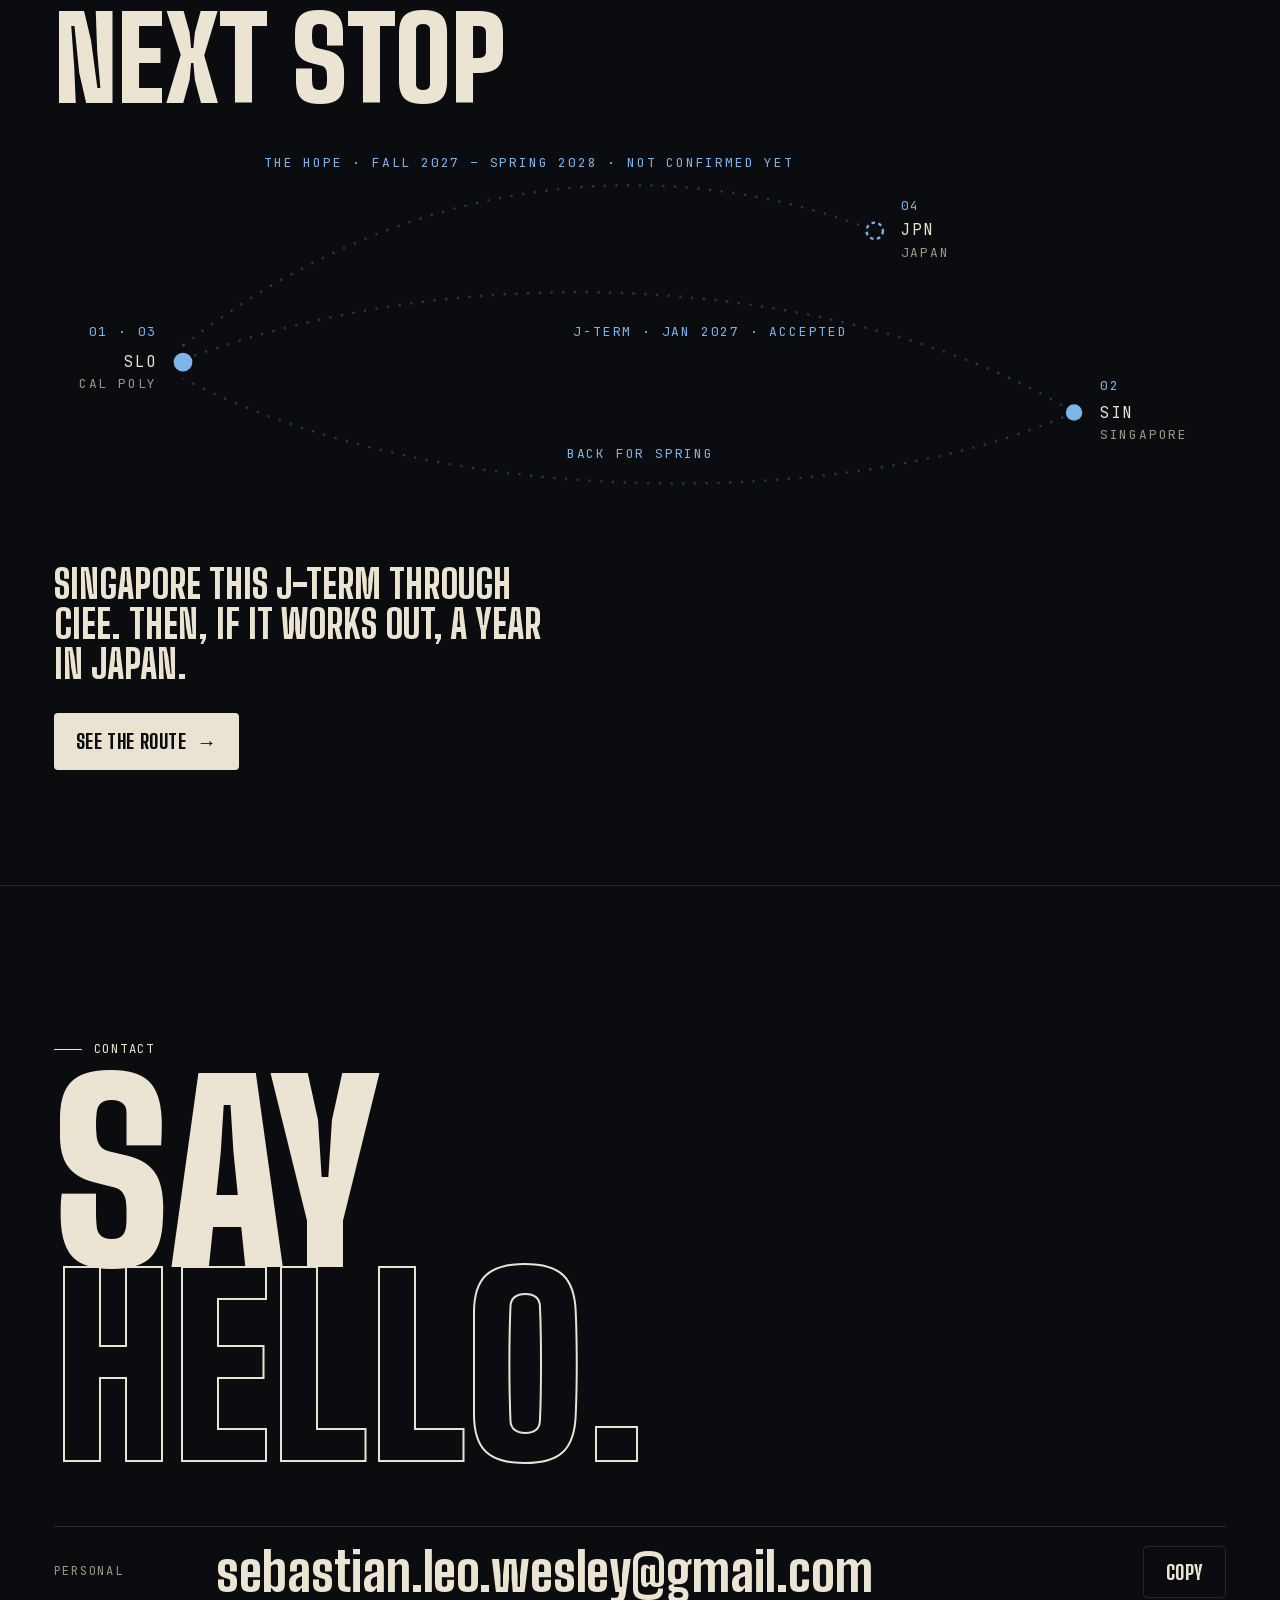
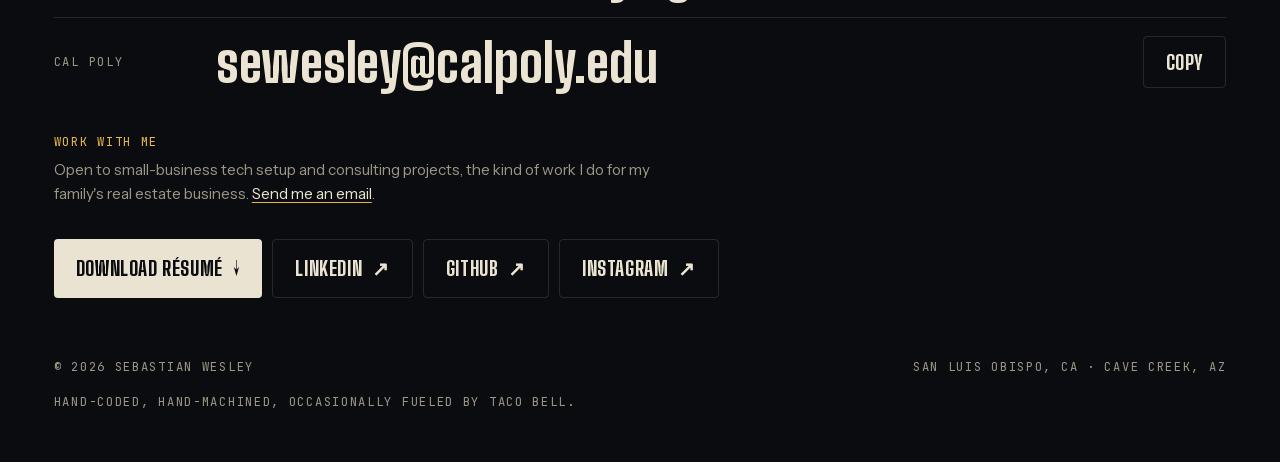
==== commit 791d938f: "Computer business: fill in age 13 Co-Authored-By: Claude Sonnet 5.5 <noreply@anthropic.com>" ====
--- a/portfolio/index.html
+++ b/portfolio/index.html
@@ -74,7 +74,7 @@
 <section class="about pad" data-world="paper">
   <p class="statement" id="statement">I got here by taking things apart. First, computers I bought broken and resold, then robot parts on a mill and lathe, and now compatibility layers, games and tools for my family's business.</p>
   <div class="stats">
-    <div class="stat"><b data-count="6000" data-pre="$">$6,000</b><span>gross from buying, repairing and reselling computers (2020, [GRADE/AGE])</span></div>
+    <div class="stat"><b data-count="6000" data-pre="$">$6,000</b><span>gross from buying, repairing and reselling computers (2020, age 13)</span></div>
     <div class="stat"><b data-count="3">3</b><span>FIRST Robotics seasons on the manufacturing team</span></div>
     <div class="stat"><b data-count="19">19</b><span>units this term, alongside a part-time job</span></div>
     <div class="stat"><b data-count="98">98</b><span>characters in the game so far, Chickens VS Llamas</span></div>
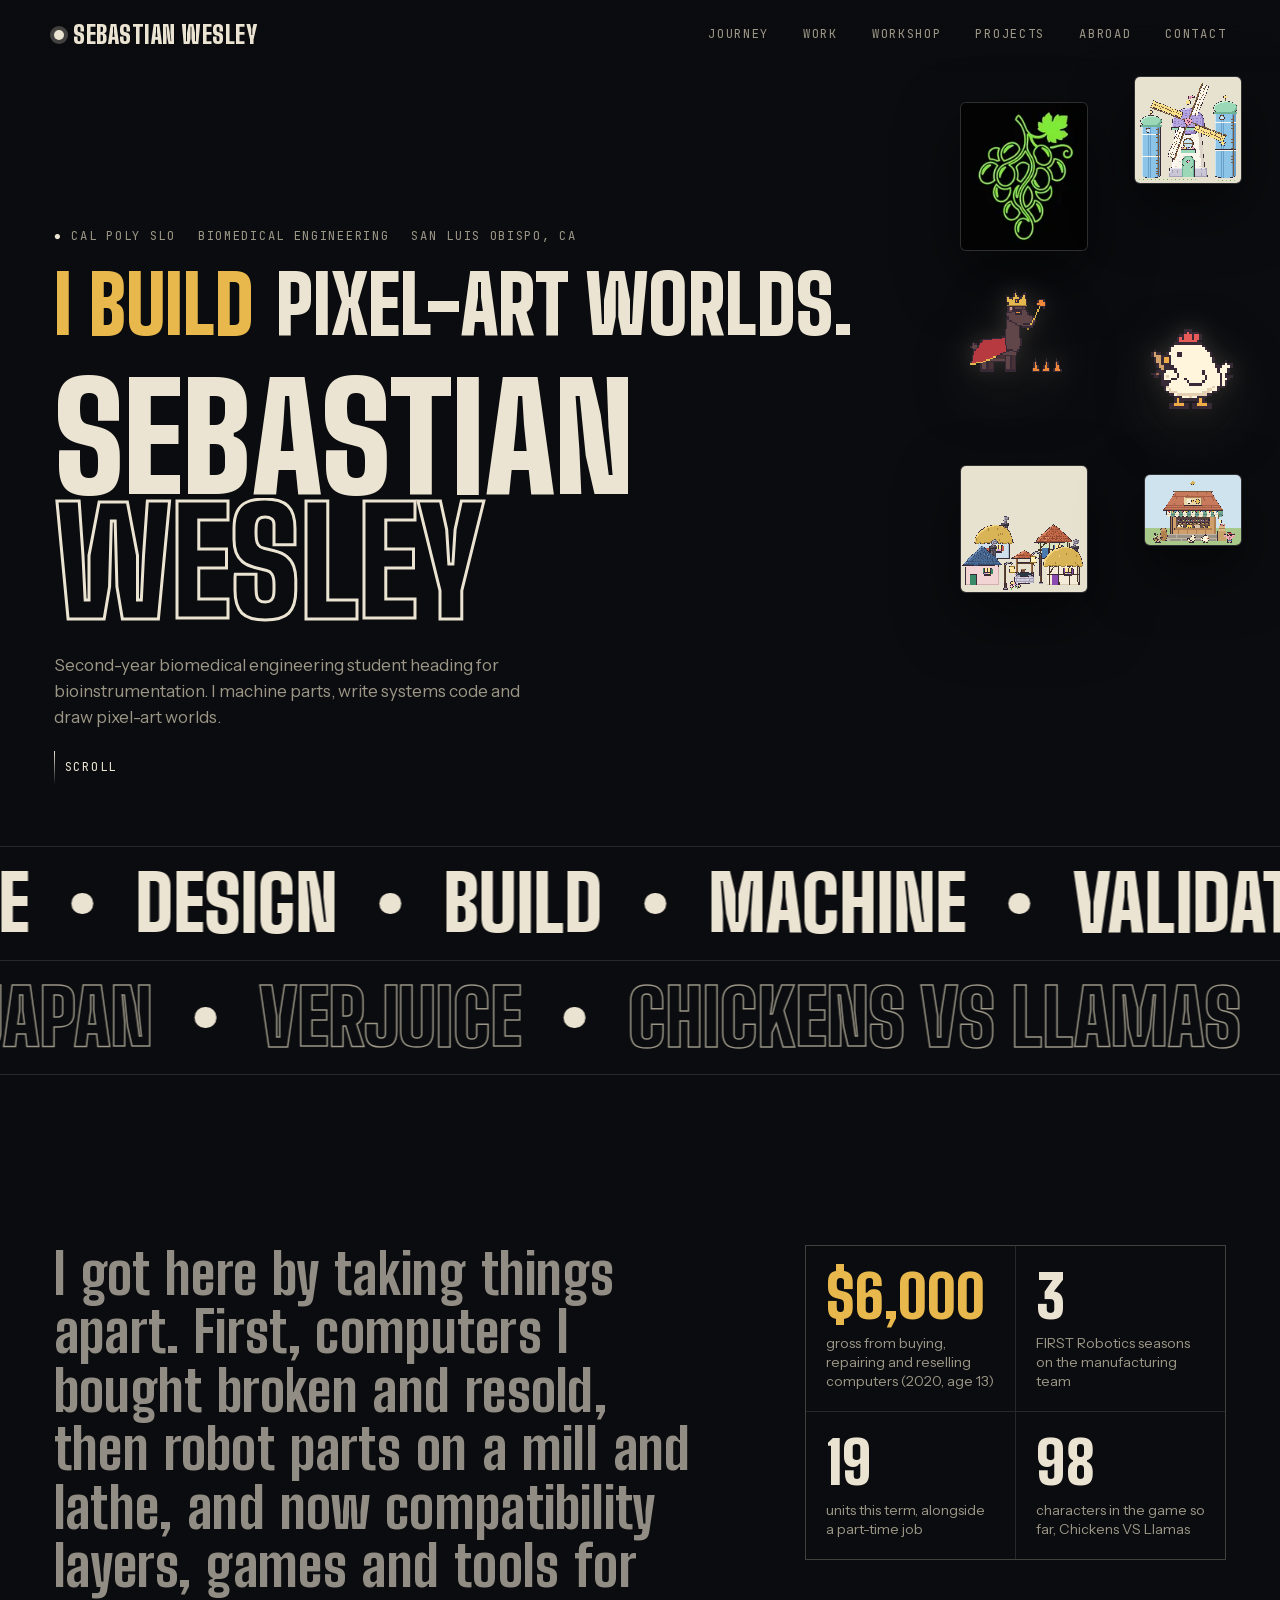
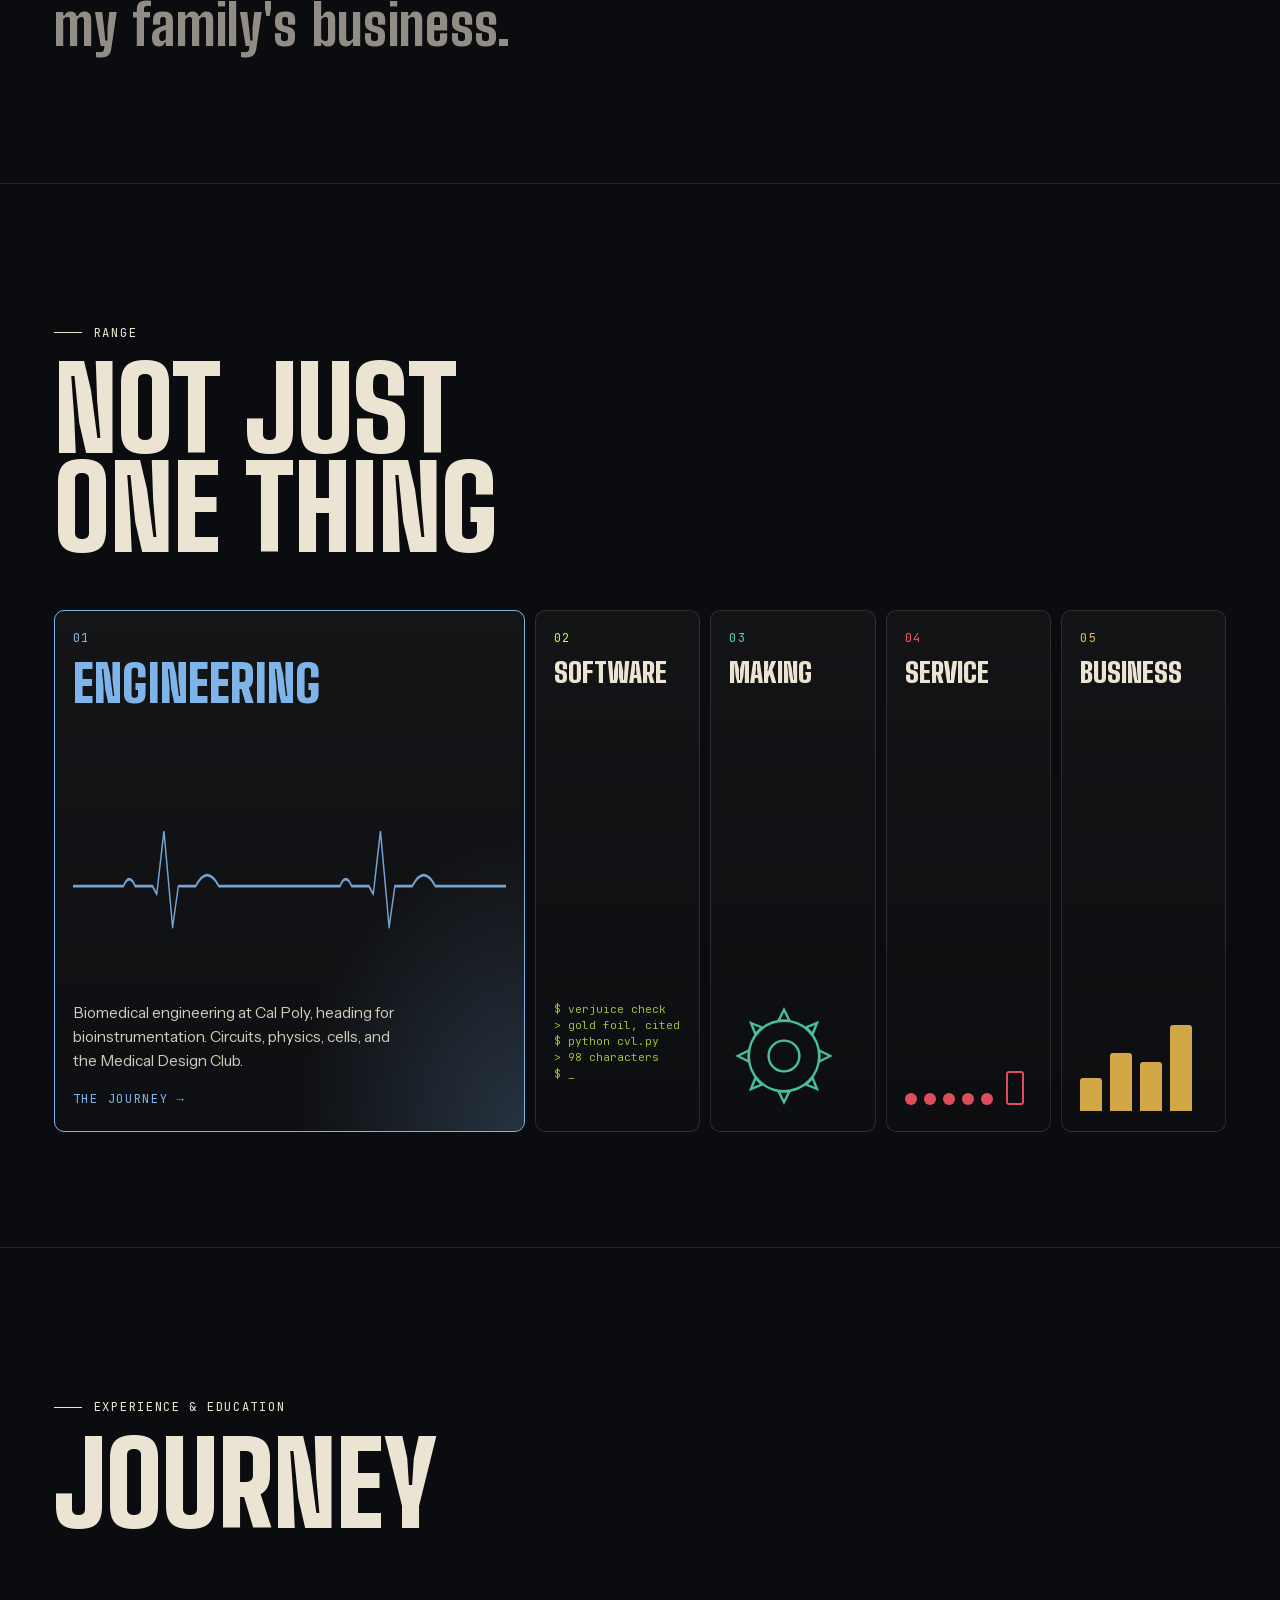
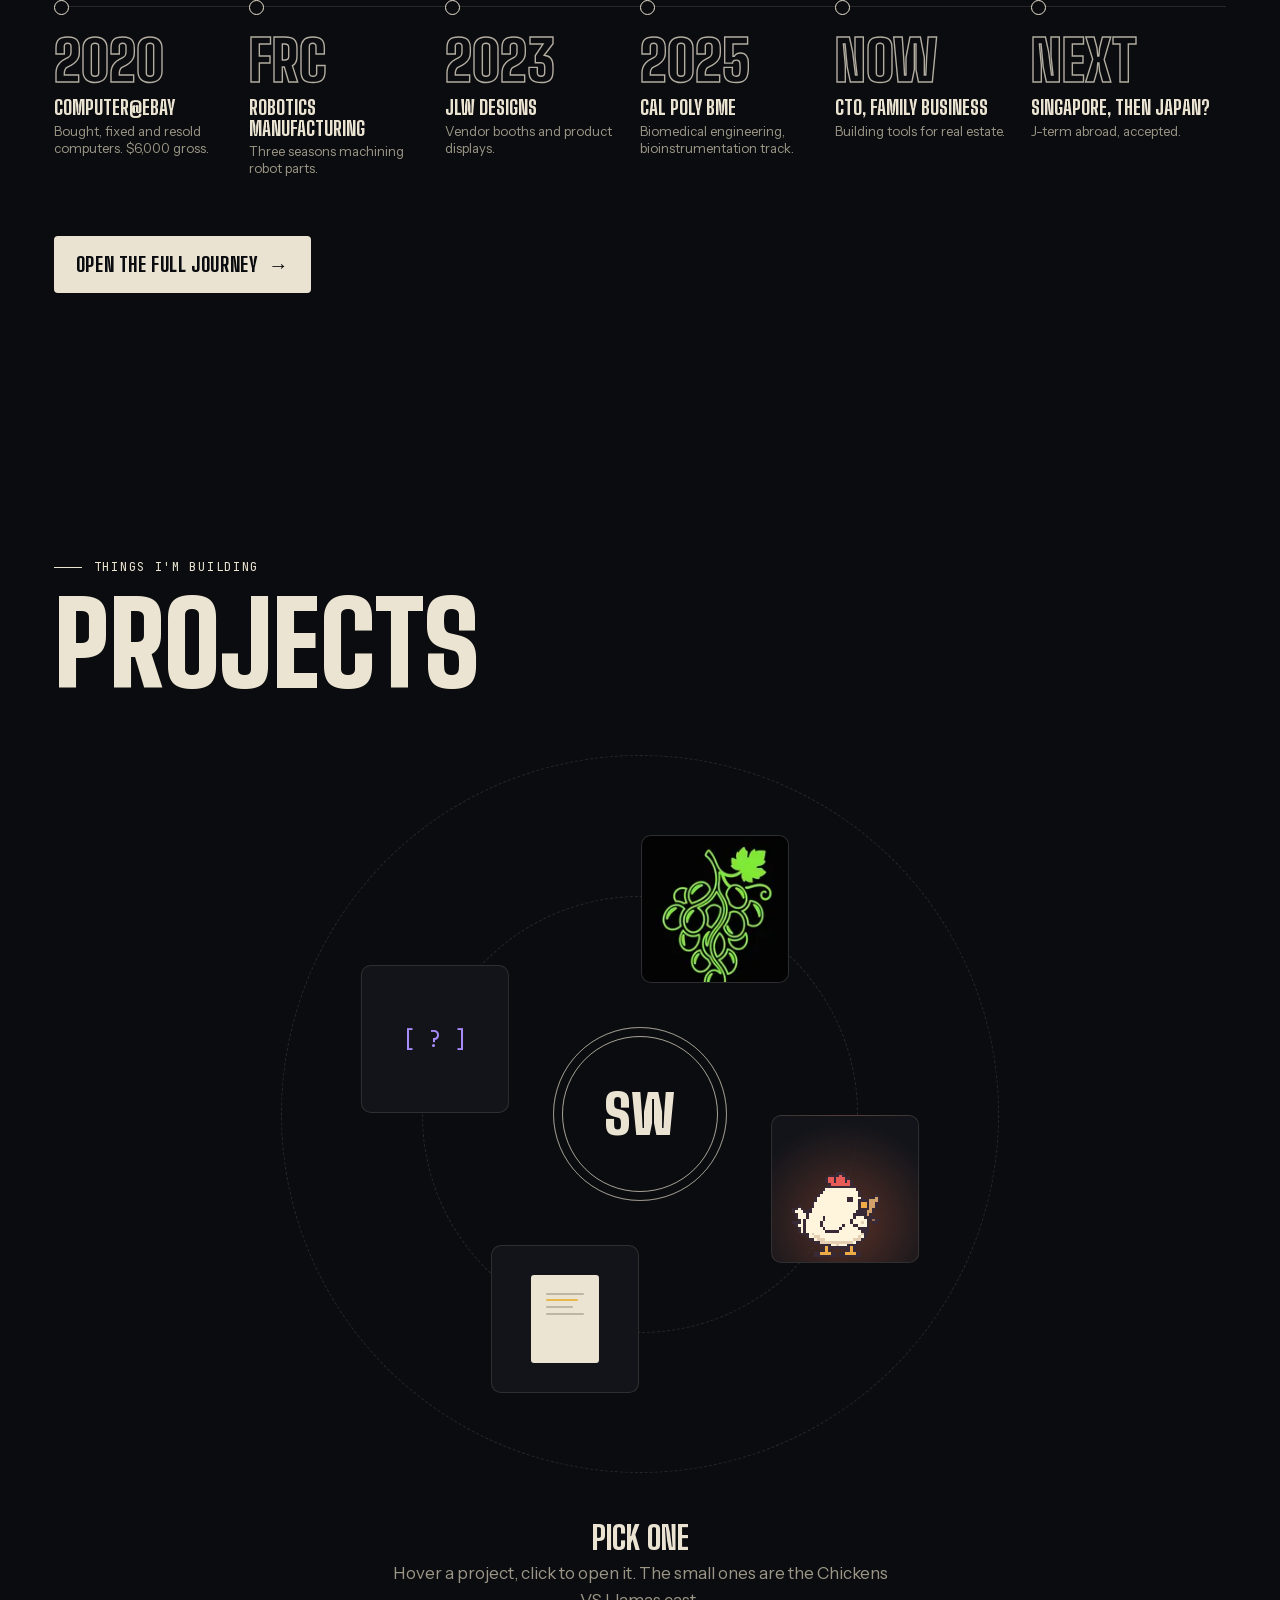
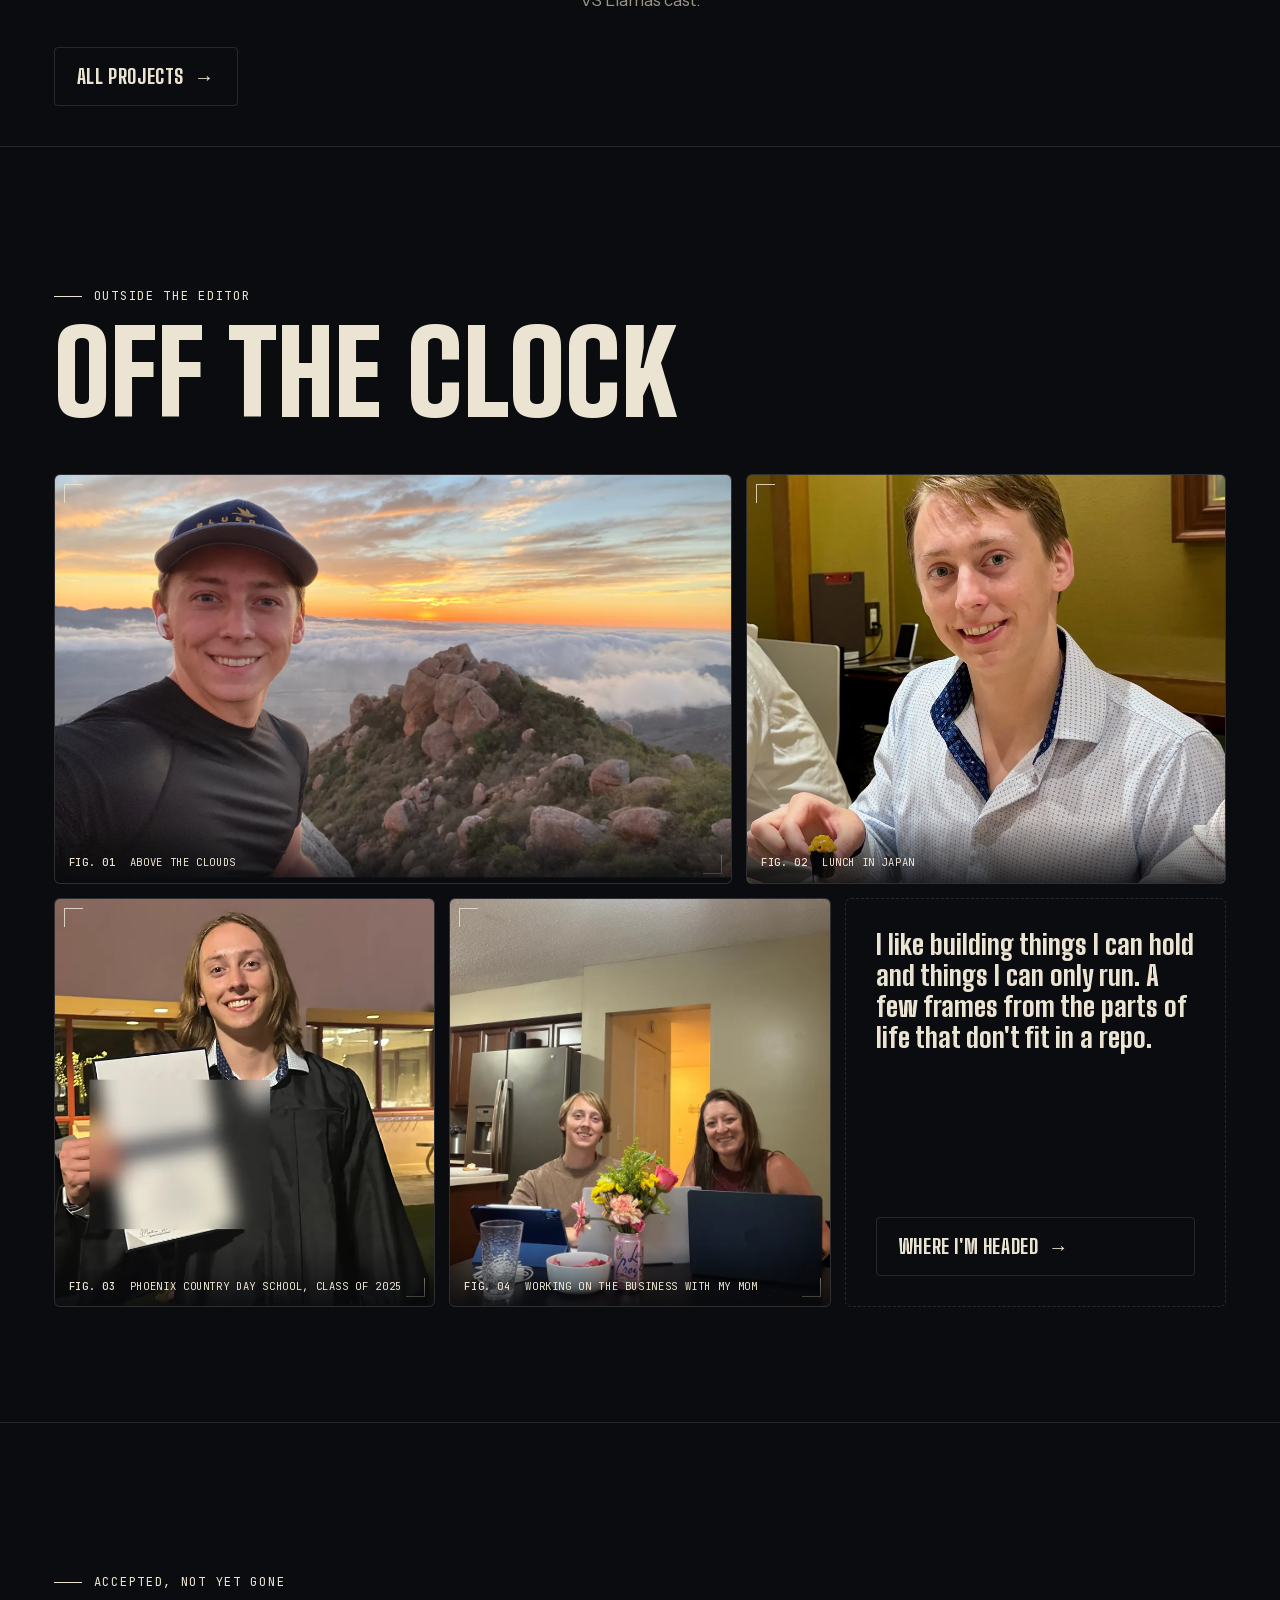
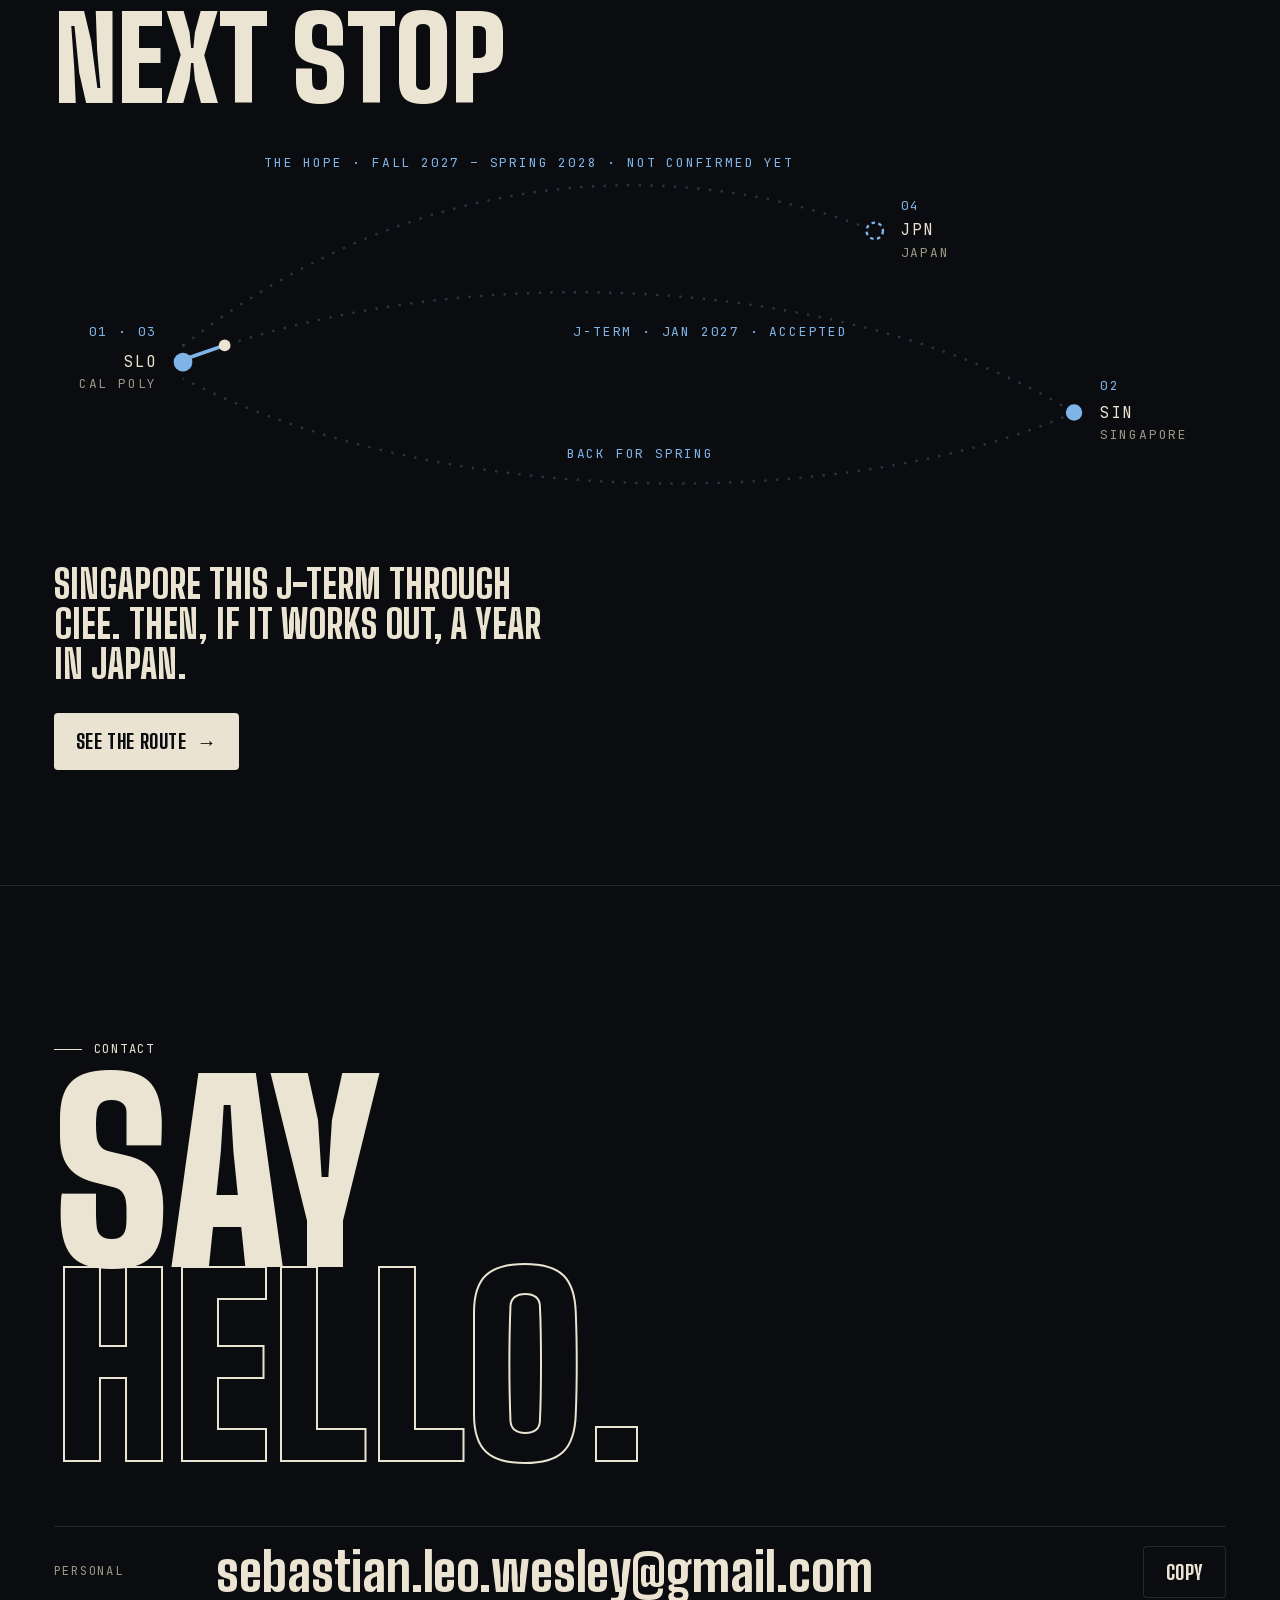
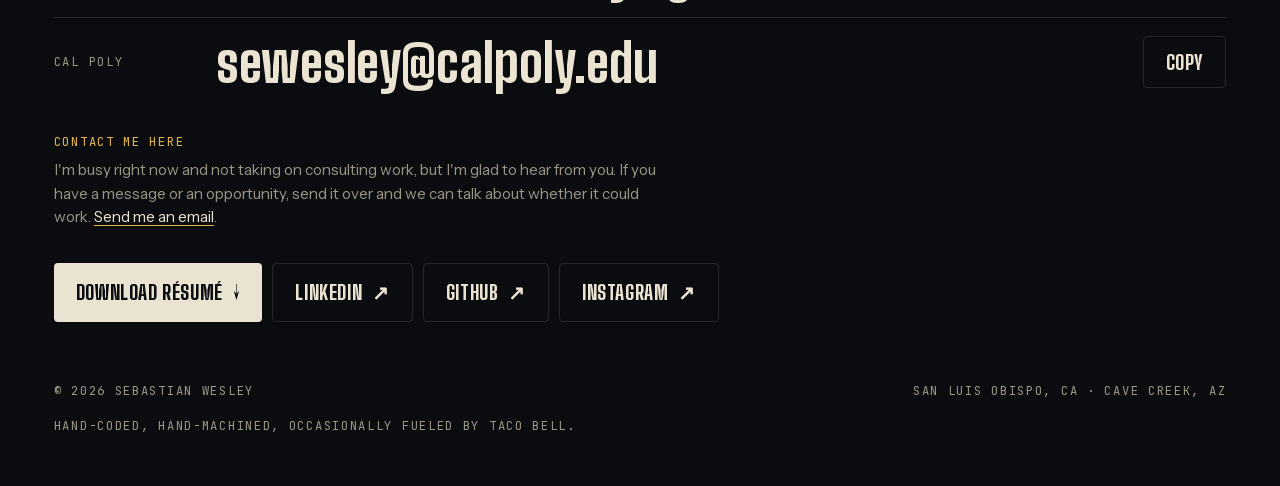
==== commit f2276301: "Contact: replace Work with me with a Contact me here note Co-Authored-By: Claude Sonnet 5.5 <noreply" ====
--- a/portfolio/index.html
+++ b/portfolio/index.html
@@ -186,7 +186,7 @@
   <h2 class="say"><span>Say</span><span>hello.</span></h2>
   <div class="mail"><span class="lab mono">Personal</span><span class="addr">sebastian.leo.wesley@gmail.com</span><button class="btn ghost copy" data-copy="sebastian.leo.wesley@gmail.com">Copy</button></div>
   <div class="mail"><span class="lab mono">Cal Poly</span><span class="addr">sewesley@calpoly.edu</span><button class="btn ghost copy" data-copy="sewesley@calpoly.edu">Copy</button></div>
-  <p class="workwith"><span class="lab mono">Work with me</span>Open to small-business tech setup and consulting projects, the kind of work I do for my family's real estate business. <a href="mailto:sebastian.leo.wesley@gmail.com?subject=Consulting%20inquiry">Send me an email</a>.</p>
+  <p class="workwith"><span class="lab mono">Contact me here</span>I'm busy right now and not taking on consulting work, but I'm glad to hear from you. If you have a message or an opportunity, send it over and we can talk about whether it could work. <a href="mailto:sebastian.leo.wesley@gmail.com">Send me an email</a>.</p>
   <div class="elsewhere">
     <a class="btn" href="assets/Sebastian-Wesley-Resume.pdf" download>Download résumé <span aria-hidden="true">↓</span></a>
     <a class="btn ghost" href="https://www.linkedin.com/in/sebastian-wesley-34242b2b1/" target="_blank" rel="noopener">LinkedIn <span aria-hidden="true">↗</span></a>
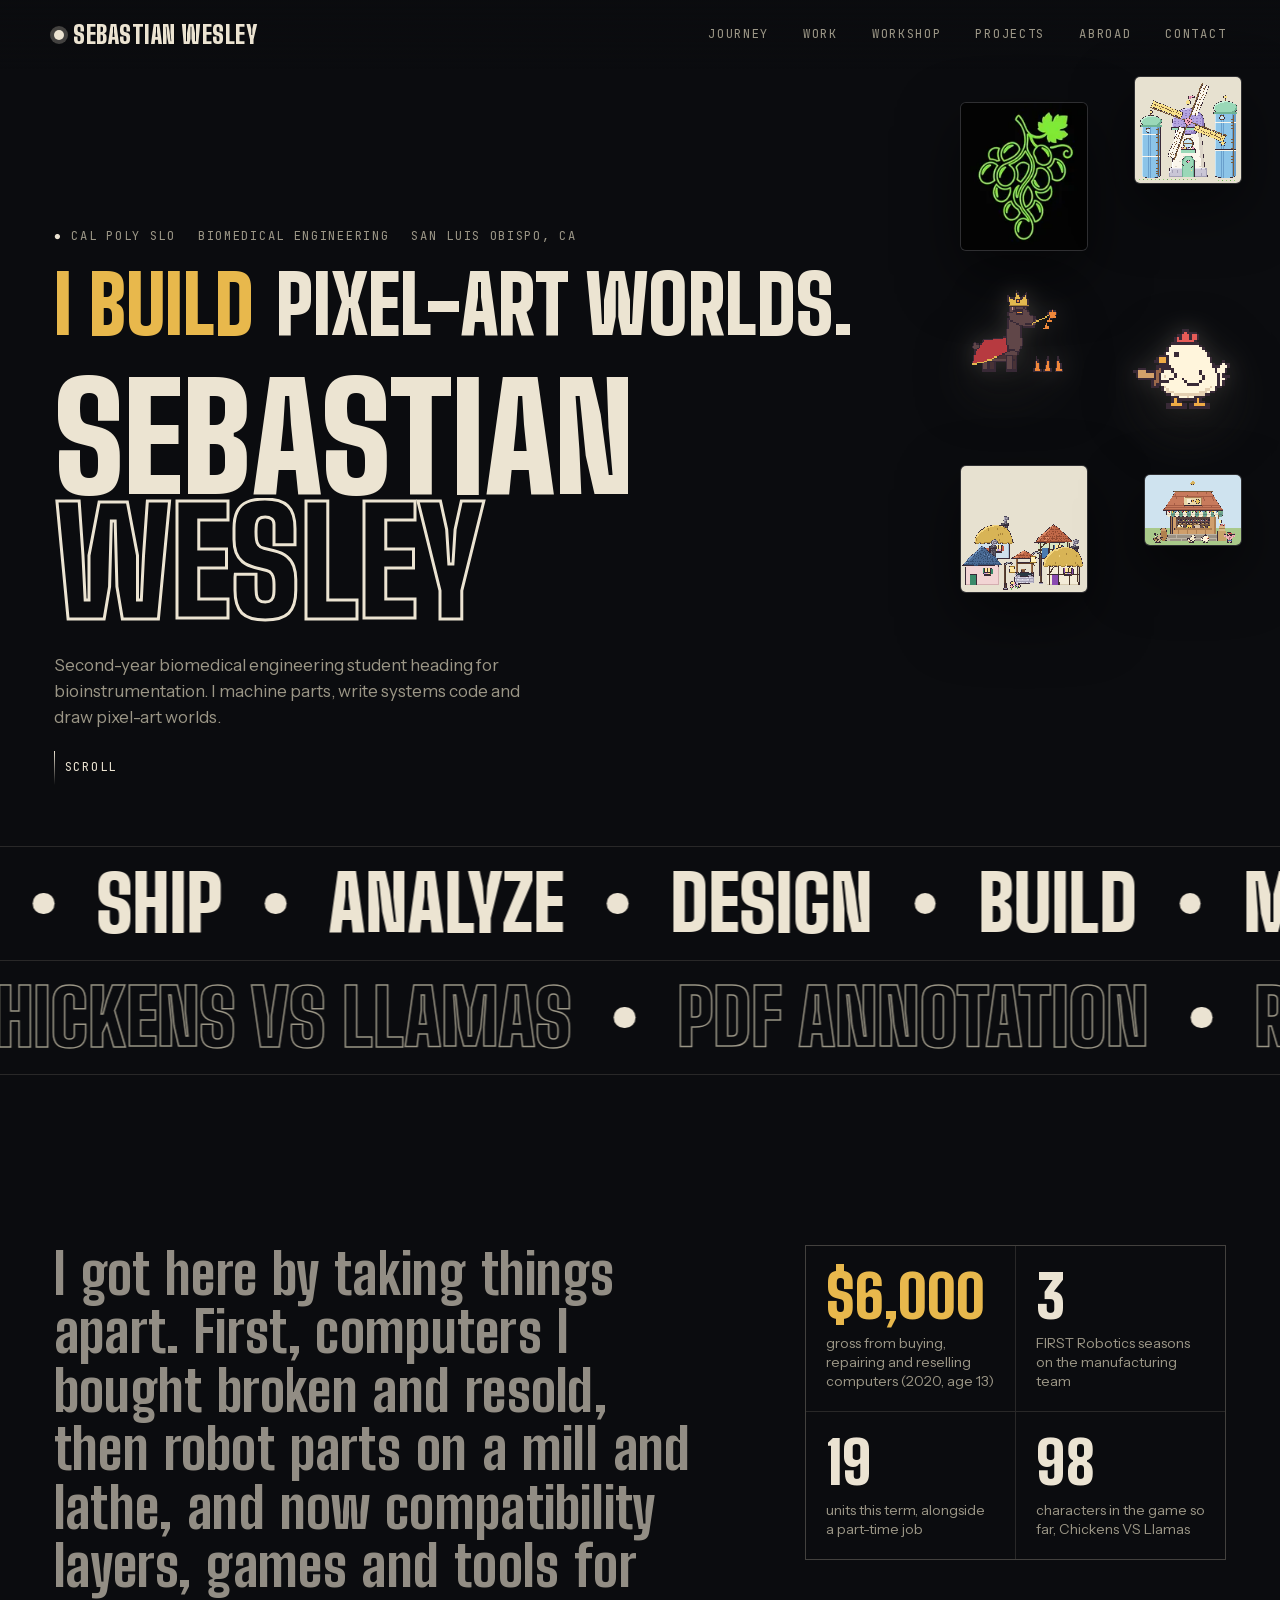
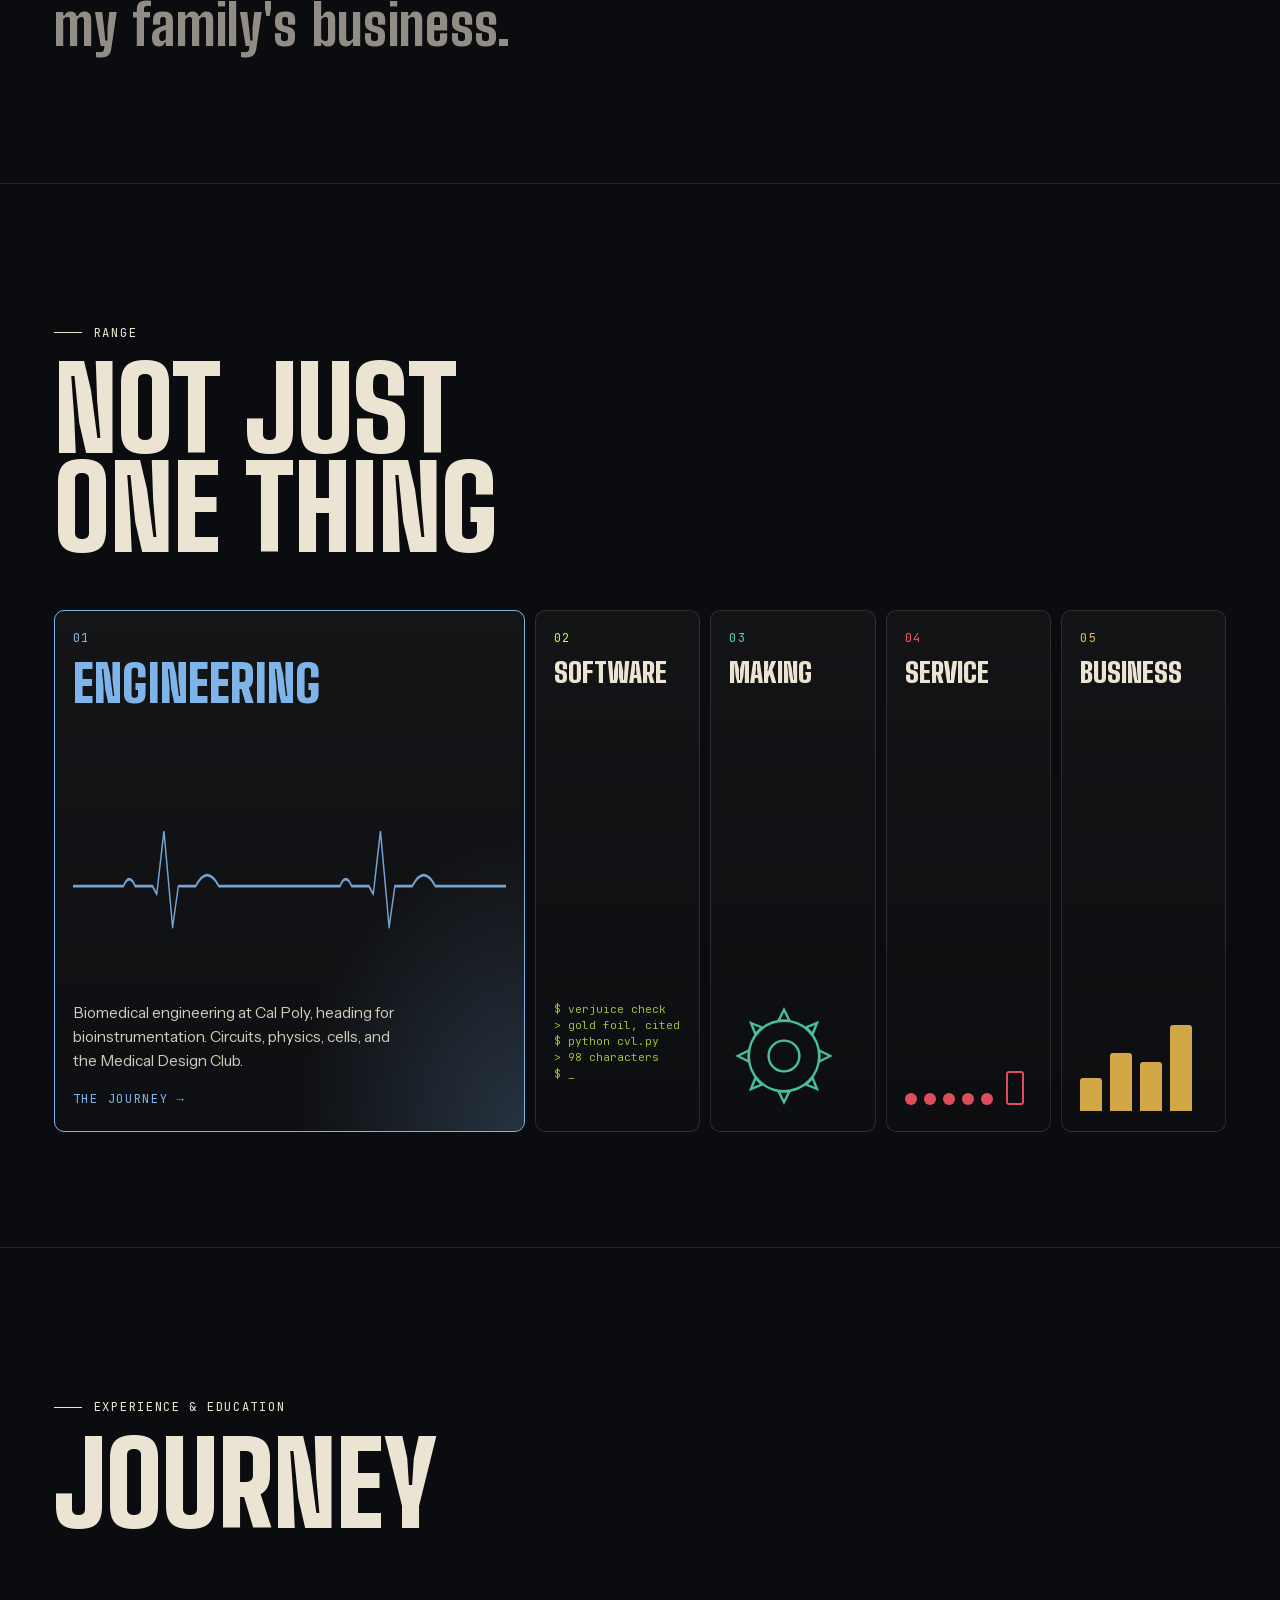
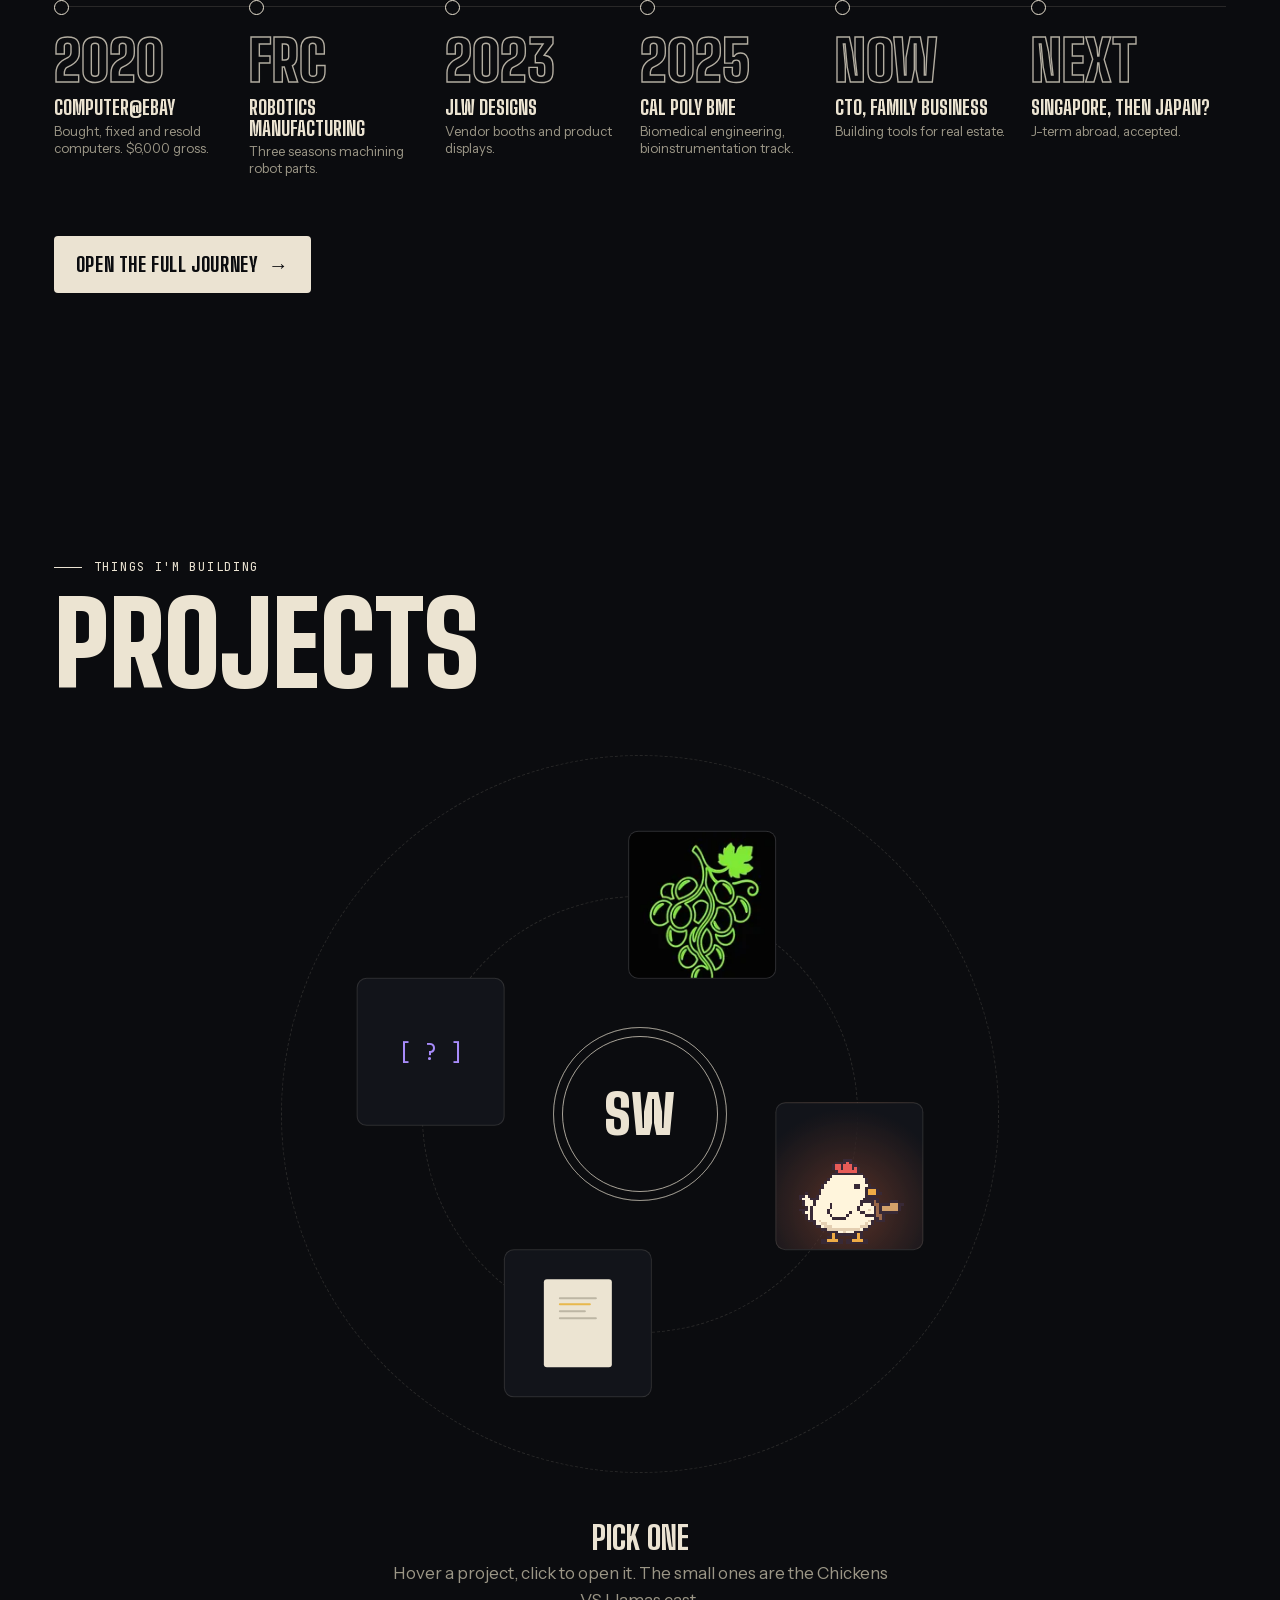
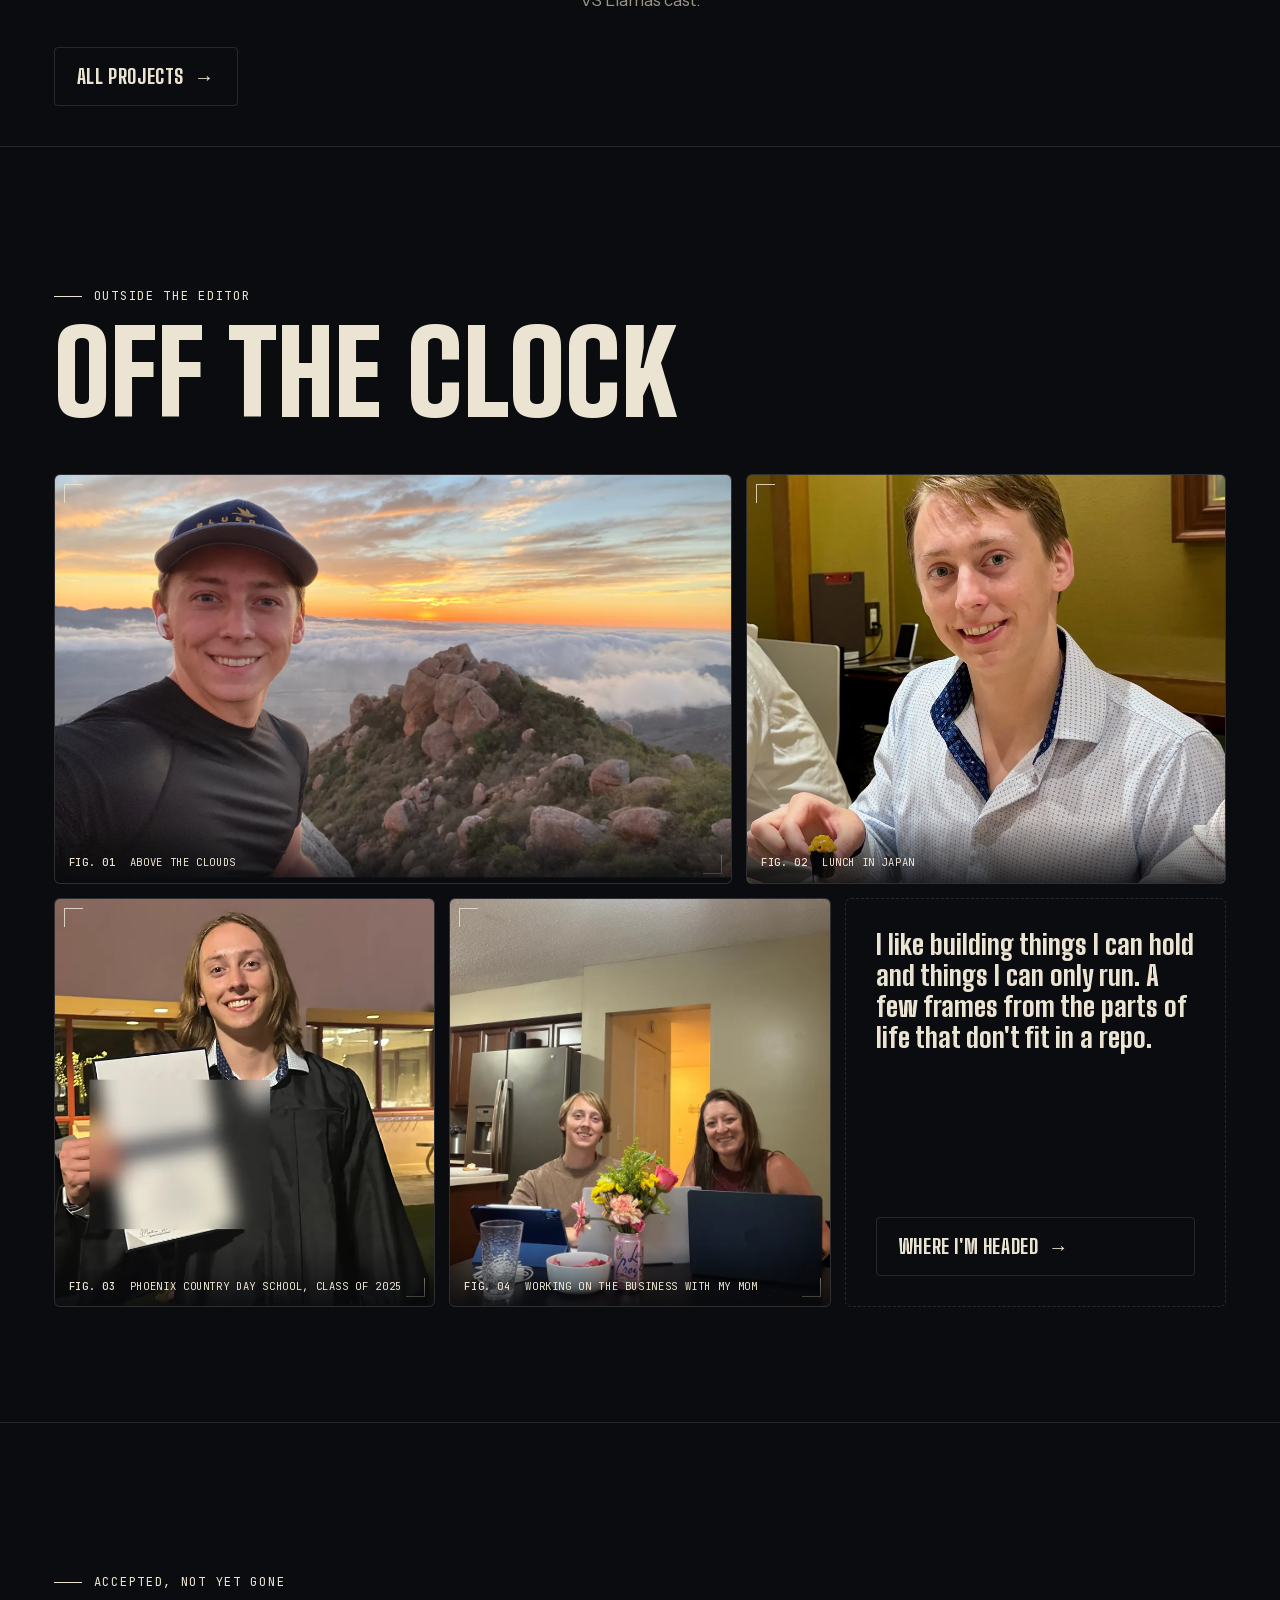
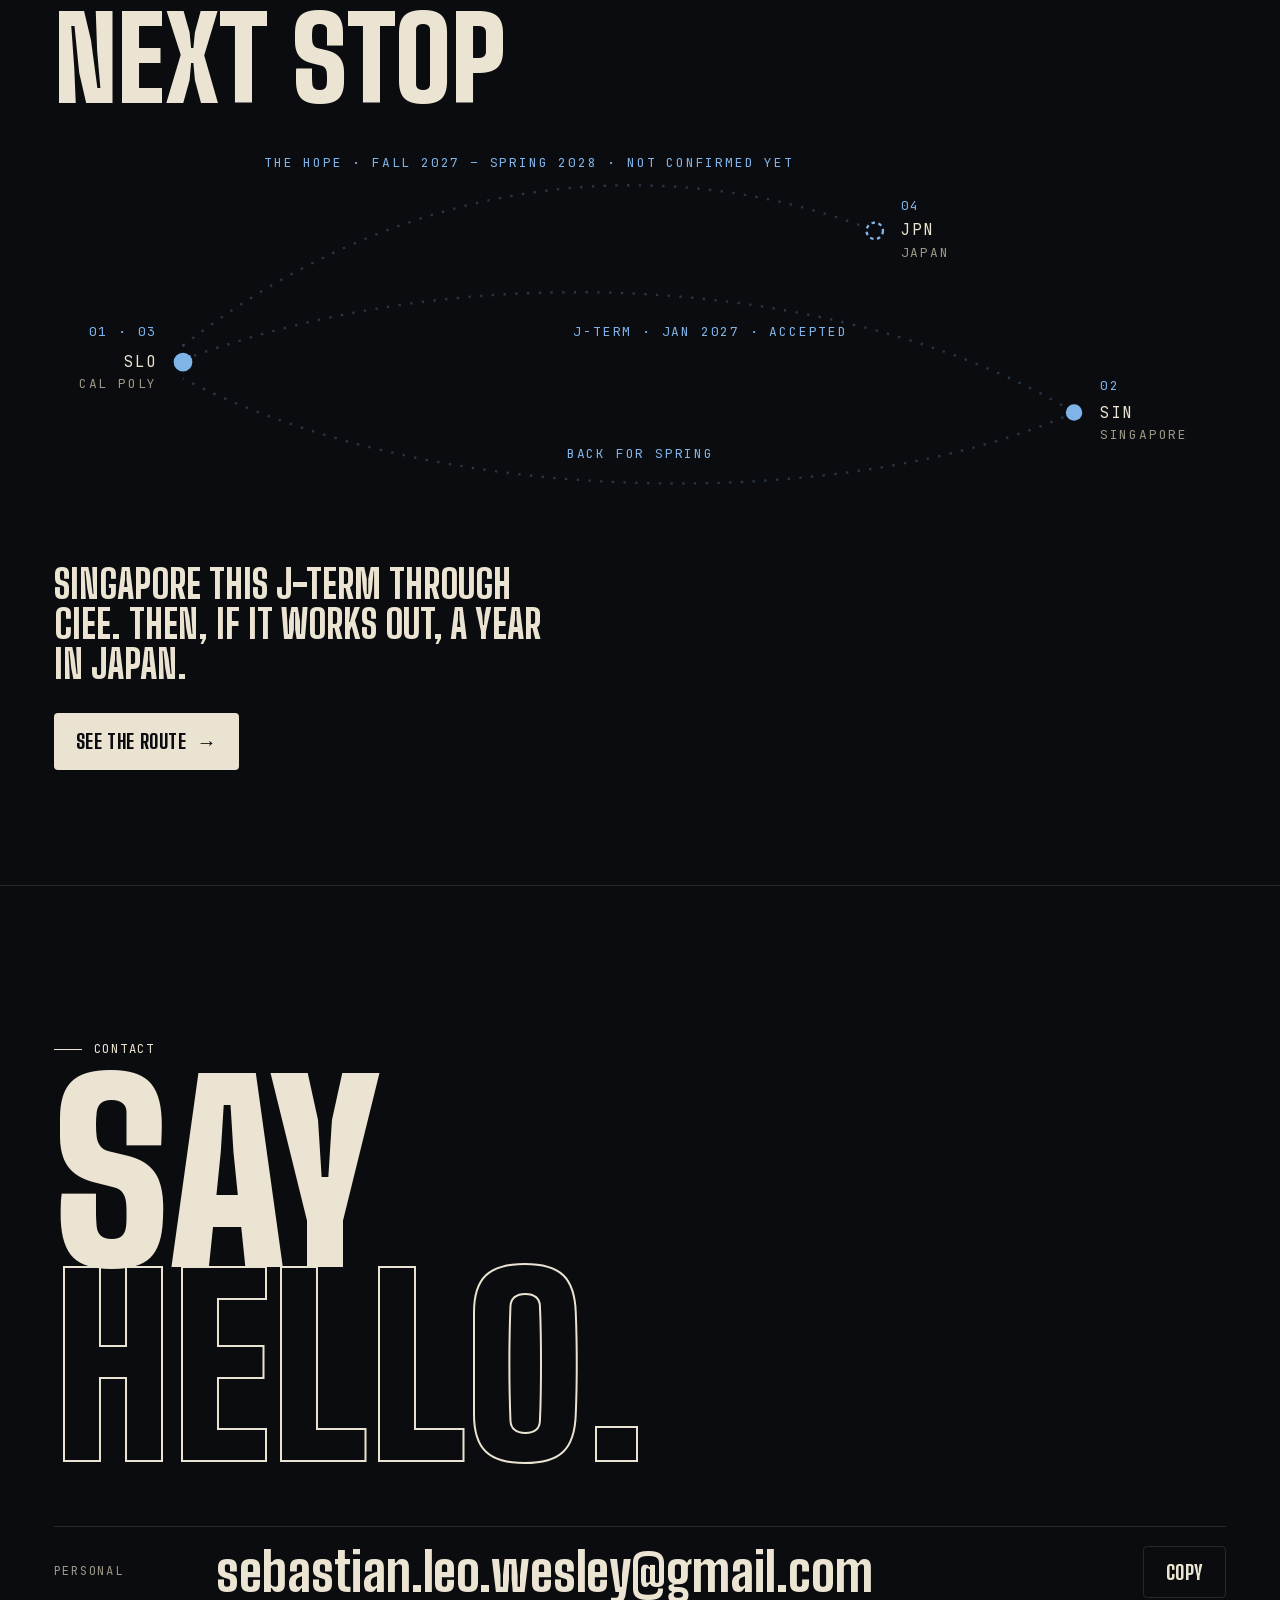
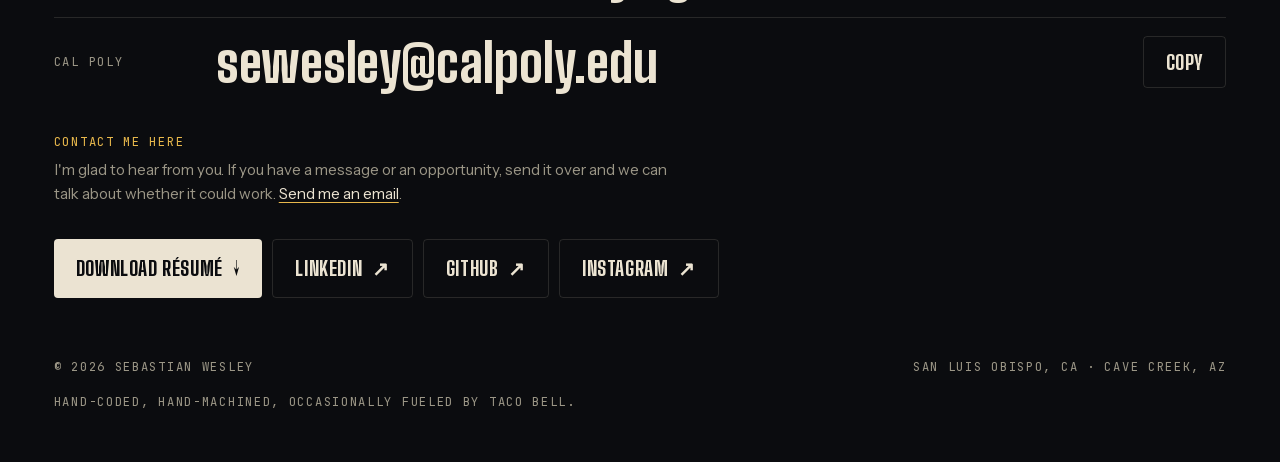
==== commit 46fe7e2e: "Contact: drop the not-taking-consulting clause Co-Authored-By: Claude Sonnet 5.5 <noreply@anthropic." ====
--- a/portfolio/index.html
+++ b/portfolio/index.html
@@ -186,7 +186,7 @@
   <h2 class="say"><span>Say</span><span>hello.</span></h2>
   <div class="mail"><span class="lab mono">Personal</span><span class="addr">sebastian.leo.wesley@gmail.com</span><button class="btn ghost copy" data-copy="sebastian.leo.wesley@gmail.com">Copy</button></div>
   <div class="mail"><span class="lab mono">Cal Poly</span><span class="addr">sewesley@calpoly.edu</span><button class="btn ghost copy" data-copy="sewesley@calpoly.edu">Copy</button></div>
-  <p class="workwith"><span class="lab mono">Contact me here</span>I'm busy right now and not taking on consulting work, but I'm glad to hear from you. If you have a message or an opportunity, send it over and we can talk about whether it could work. <a href="mailto:sebastian.leo.wesley@gmail.com">Send me an email</a>.</p>
+  <p class="workwith"><span class="lab mono">Contact me here</span>I'm glad to hear from you. If you have a message or an opportunity, send it over and we can talk about whether it could work. <a href="mailto:sebastian.leo.wesley@gmail.com">Send me an email</a>.</p>
   <div class="elsewhere">
     <a class="btn" href="assets/Sebastian-Wesley-Resume.pdf" download>Download résumé <span aria-hidden="true">↓</span></a>
     <a class="btn ghost" href="https://www.linkedin.com/in/sebastian-wesley-34242b2b1/" target="_blank" rel="noopener">LinkedIn <span aria-hidden="true">↗</span></a>
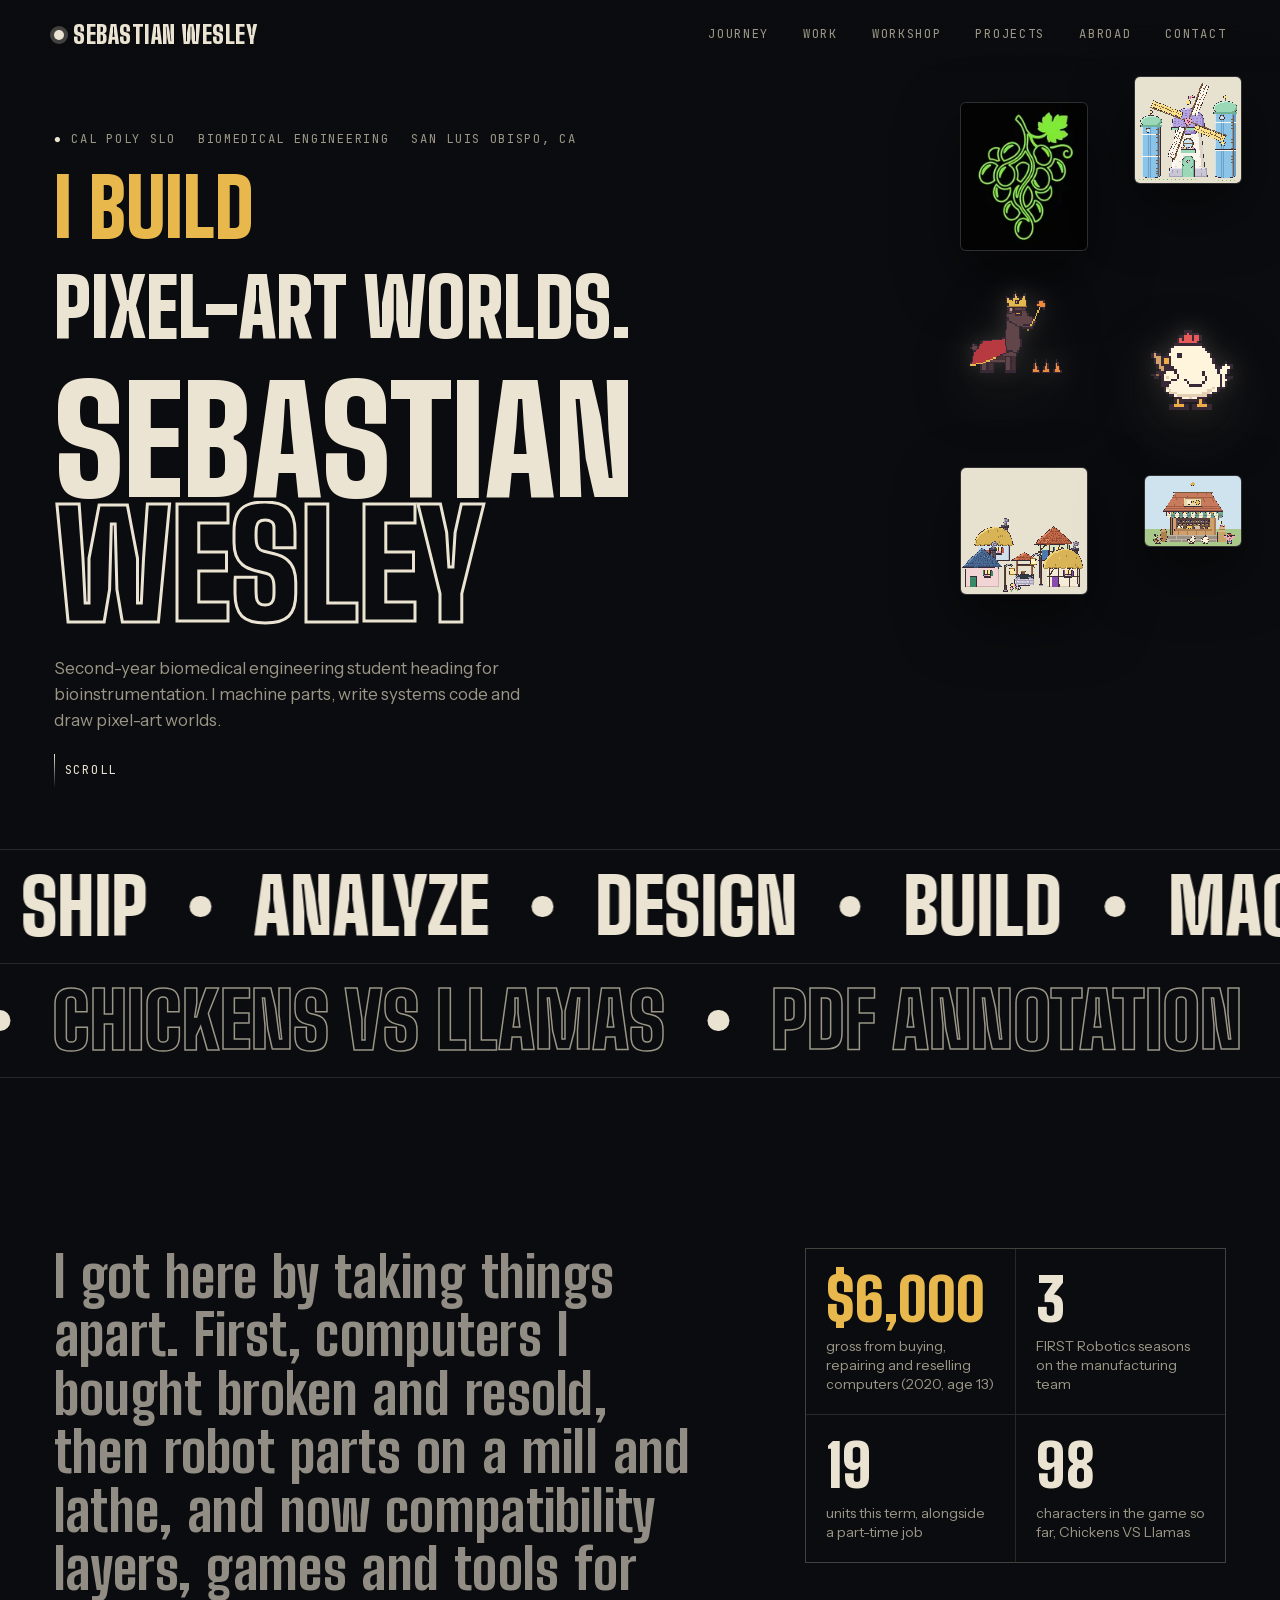
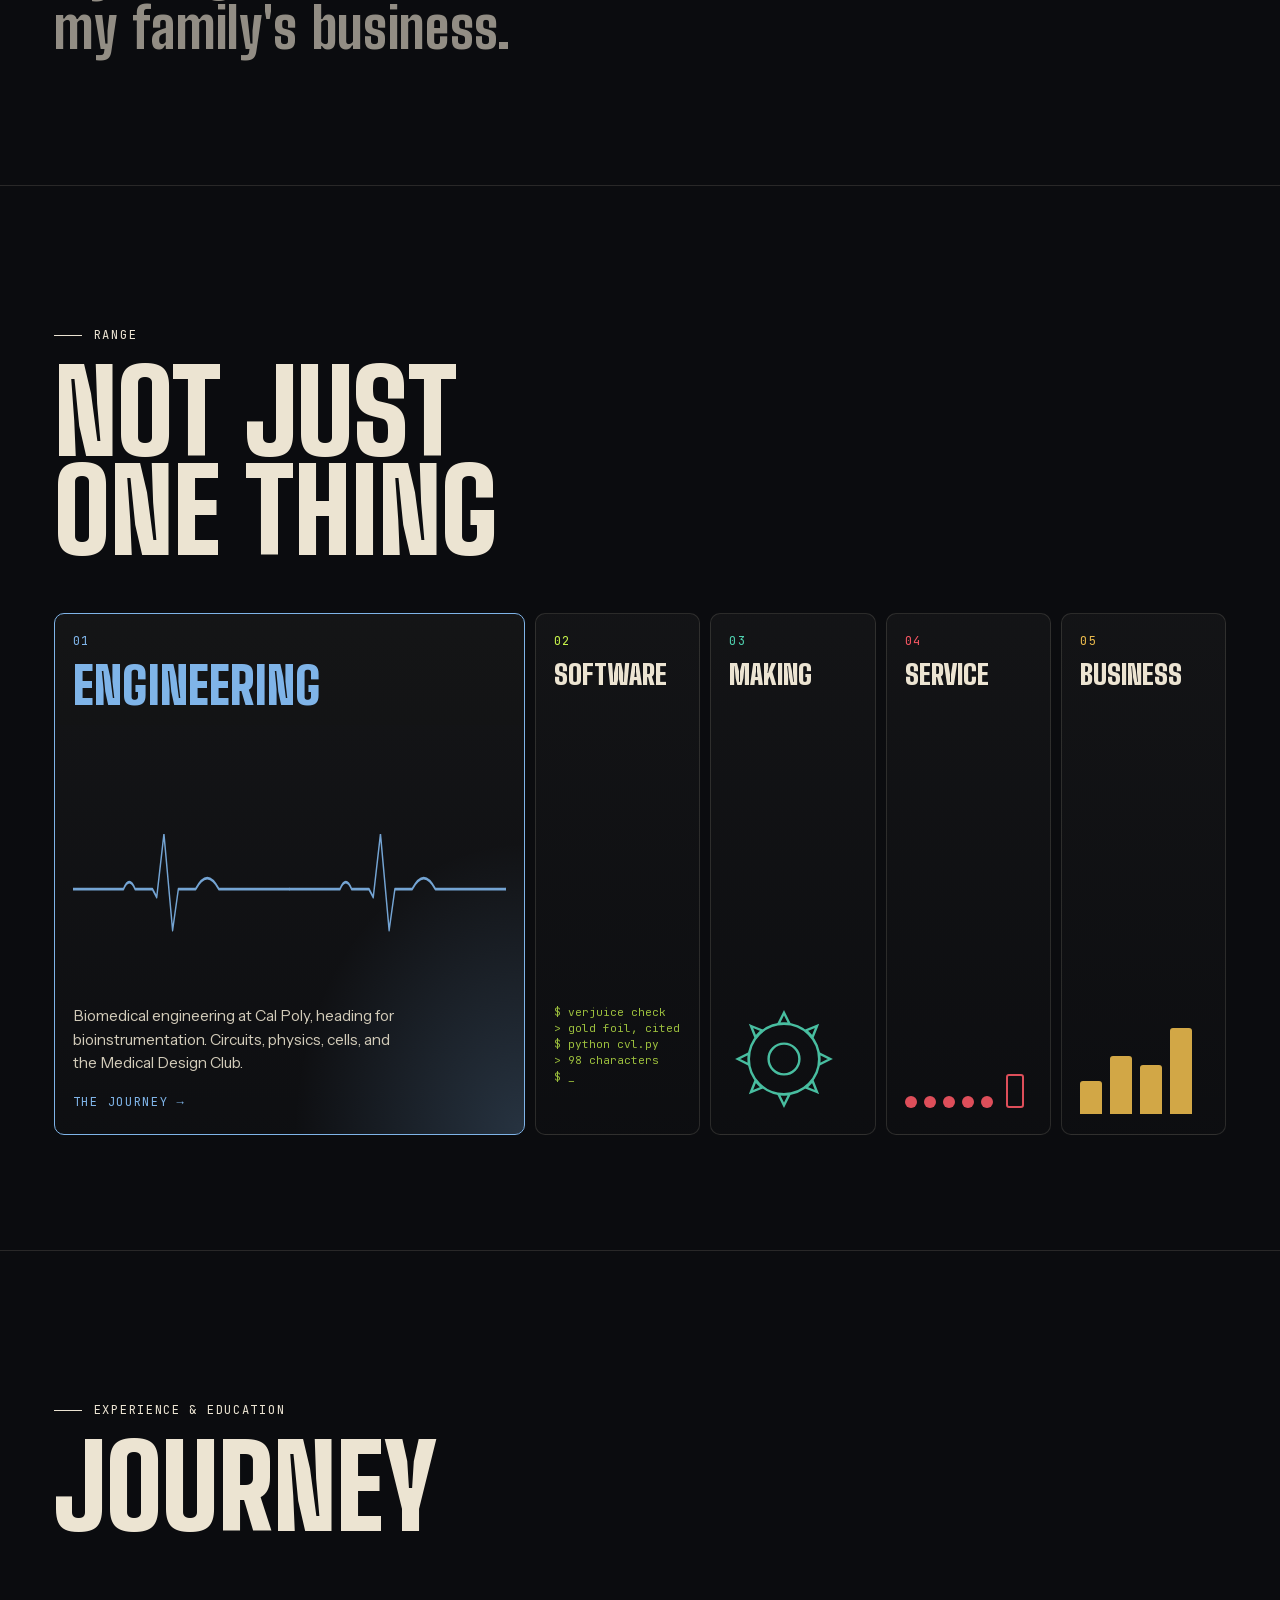
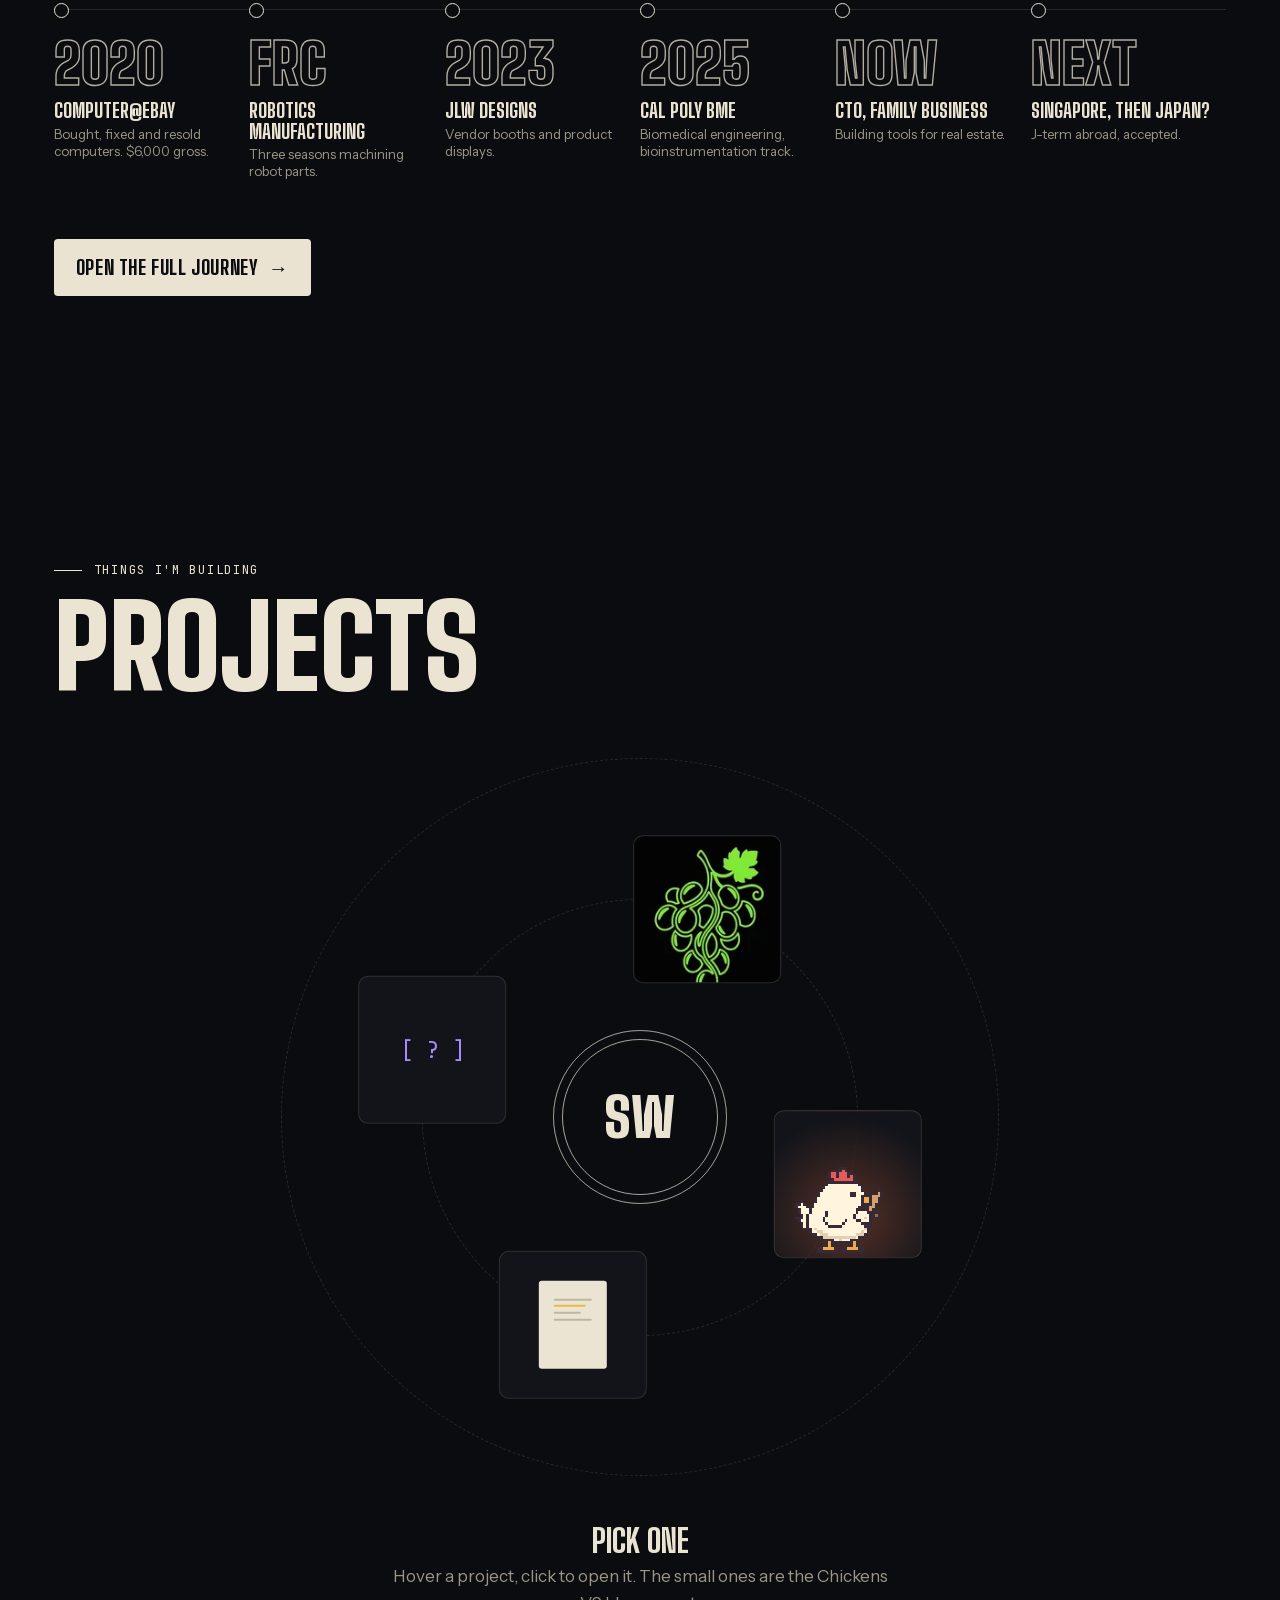
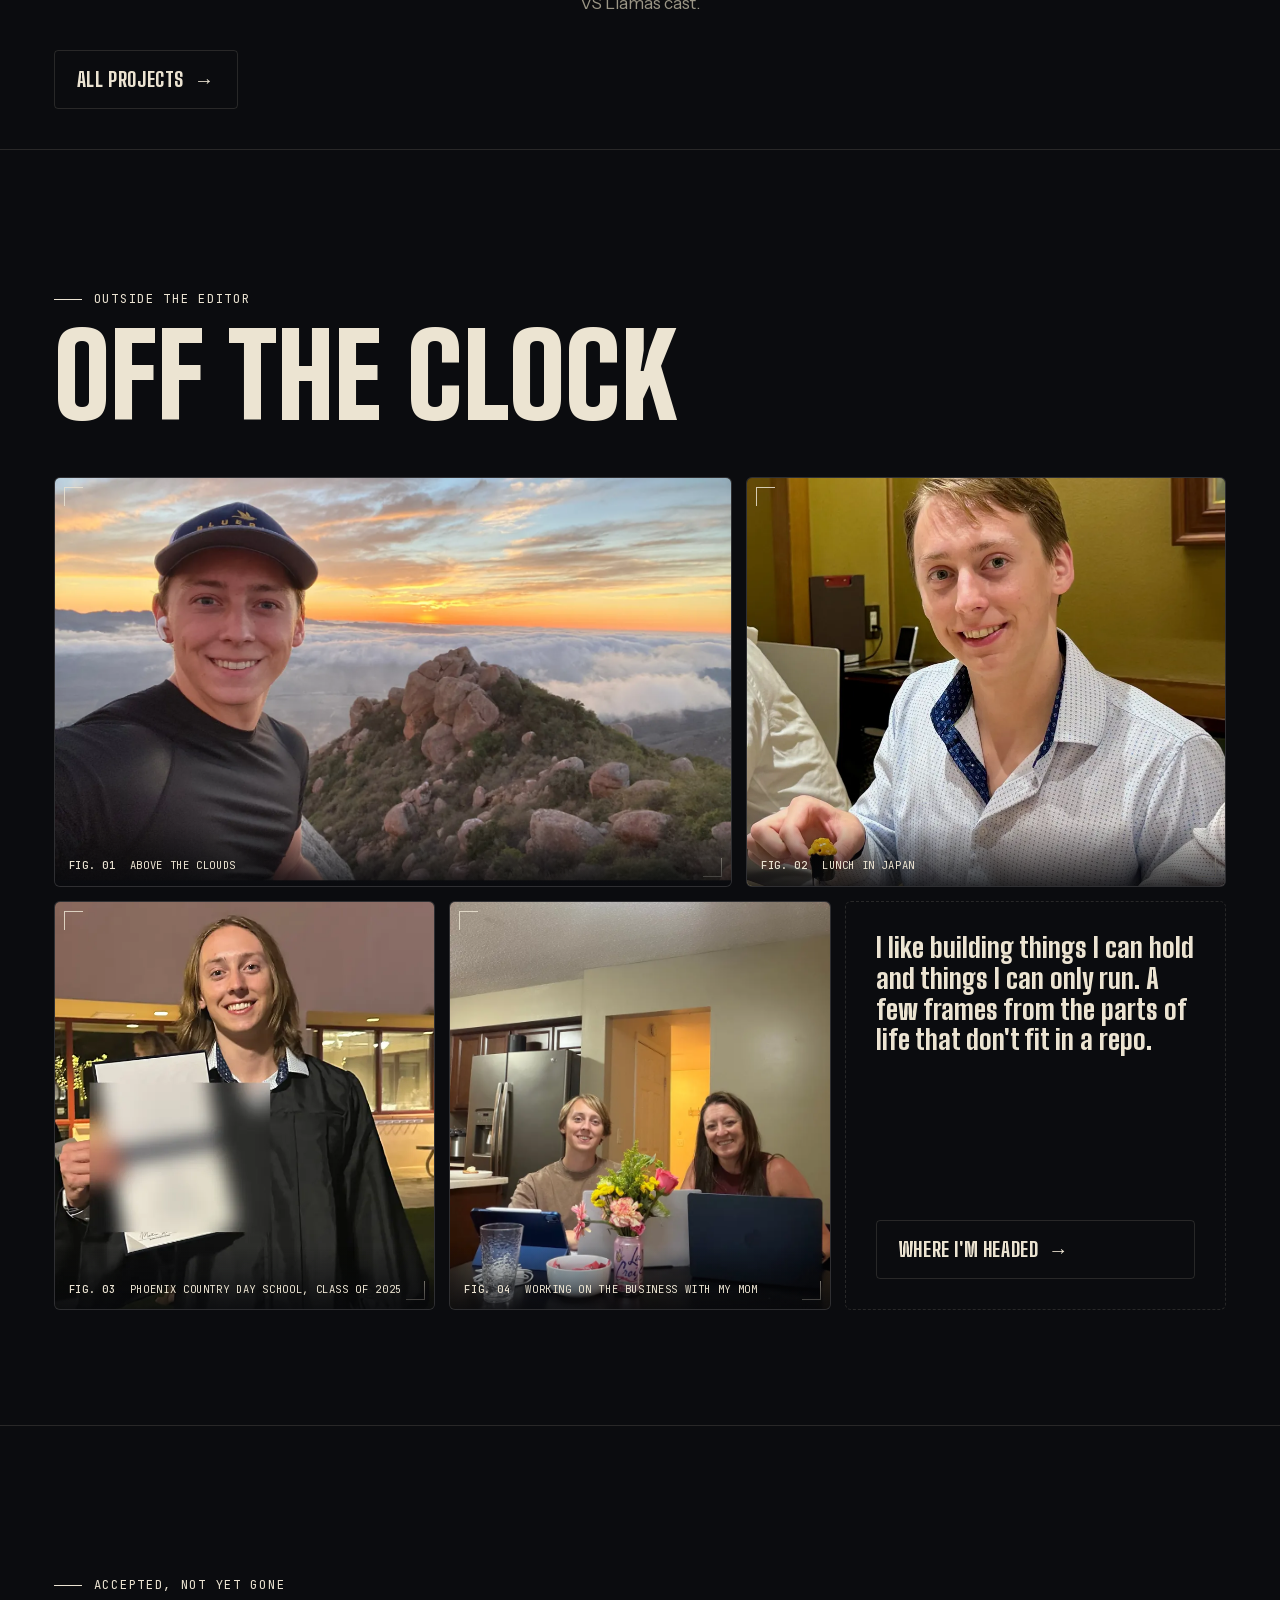
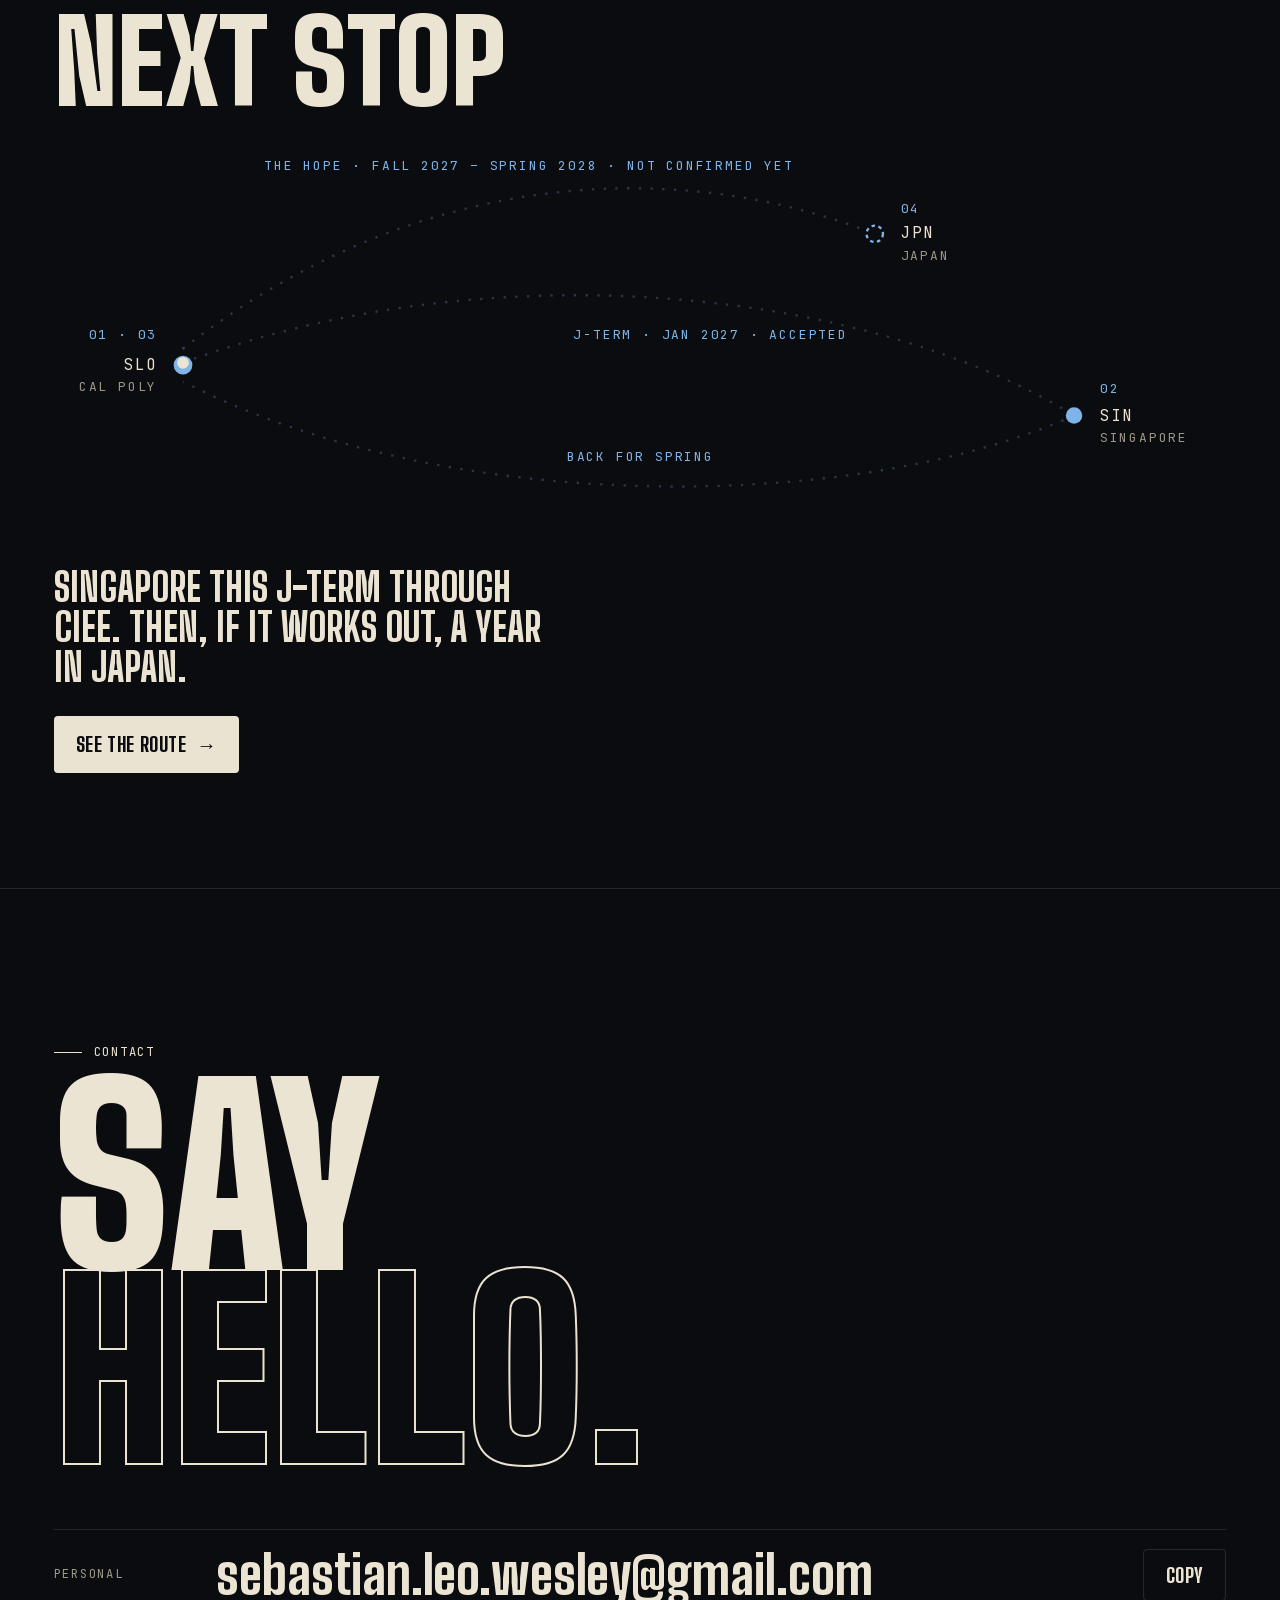
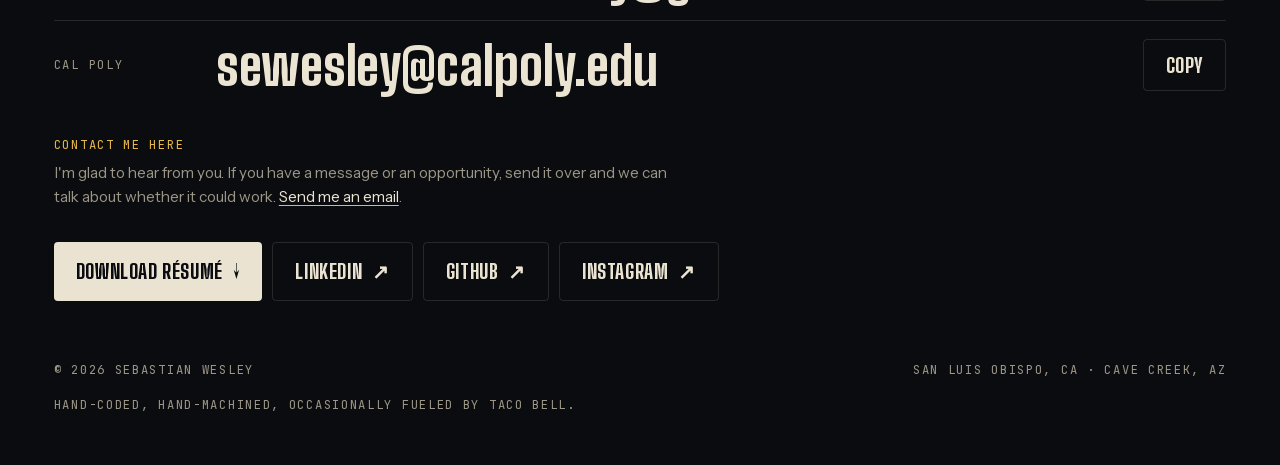
==== commit d28ca2a9: "Smoother scrolling: stop hero reflow, drop double smoothing and pin anticipation Co-Authored-By: Cla" ====
--- a/portfolio/index.html
+++ b/portfolio/index.html
@@ -11,7 +11,7 @@
 <meta name="twitter:card" content="summary">
 <link rel="icon" href="data:image/svg+xml,%3Csvg xmlns='http://www.w3.org/2000/svg' viewBox='0 0 32 32'%3E%3Crect width='32' height='32' rx='7' fill='%230b0c0f'/%3E%3Ctext x='16' y='22' font-family='Arial Black,Arial' font-weight='900' font-size='15' text-anchor='middle' fill='%23e8b84c'%3ESW%3C/text%3E%3C/svg%3E">
 <link rel="preload" href="assets/fonts/big-shoulders-display-latin-v24.woff2" as="font" type="font/woff2" crossorigin>
-<link rel="stylesheet" href="assets/site.css?v=20261027">
+<link rel="stylesheet" href="assets/site.css?v=20261031">
 </head>
 <body>
 
@@ -201,6 +201,6 @@
 <script defer src="assets/vendor/gsap-3.12.5.min.js"></script>
 <script defer src="assets/vendor/ScrollTrigger-3.12.5.min.js"></script>
 <script defer src="assets/vendor/lenis-1.1.13.min.js"></script>
-<script defer src="assets/site.js?v=20261027"></script>
+<script defer src="assets/site.js?v=20261031"></script>
 </body>
 </html>
--- a/portfolio/assets/site.css
+++ b/portfolio/assets/site.css
@@ -98,7 +98,9 @@
 .hero-eyebrow b{color:var(--world);font-weight:500}
 .build{font-family:var(--f-display);font-weight:900;font-size:clamp(2.1rem,6.2vw,6rem);line-height:.98;text-transform:uppercase;display:flex;gap:.28em;flex-wrap:wrap;align-items:baseline;margin-bottom:clamp(14px,2.2vw,26px);position:relative;z-index:2}
 .build .lead{color:var(--brass)}
-.build .win{display:inline-block;overflow:hidden;vertical-align:bottom;color:var(--paper);min-width:1ch;padding-bottom:.06em}
+.build .win{display:inline-grid;overflow:hidden;vertical-align:bottom;color:var(--paper);min-width:1ch;padding-bottom:.06em}
+.build .win>*{grid-area:1/1}
+.role-ghost{visibility:hidden;pointer-events:none}
 .hero-copy{color:var(--paper-dim);max-width:46ch}
 .scrollcue{display:inline-flex;gap:10px;align-items:center;margin-top:20px;color:var(--paper);text-decoration:none}
 .scrollcue i{width:1px;height:34px;background:linear-gradient(var(--world),transparent);display:block;animation:cue 1.8s ease-in-out infinite;transform-origin:0 0}
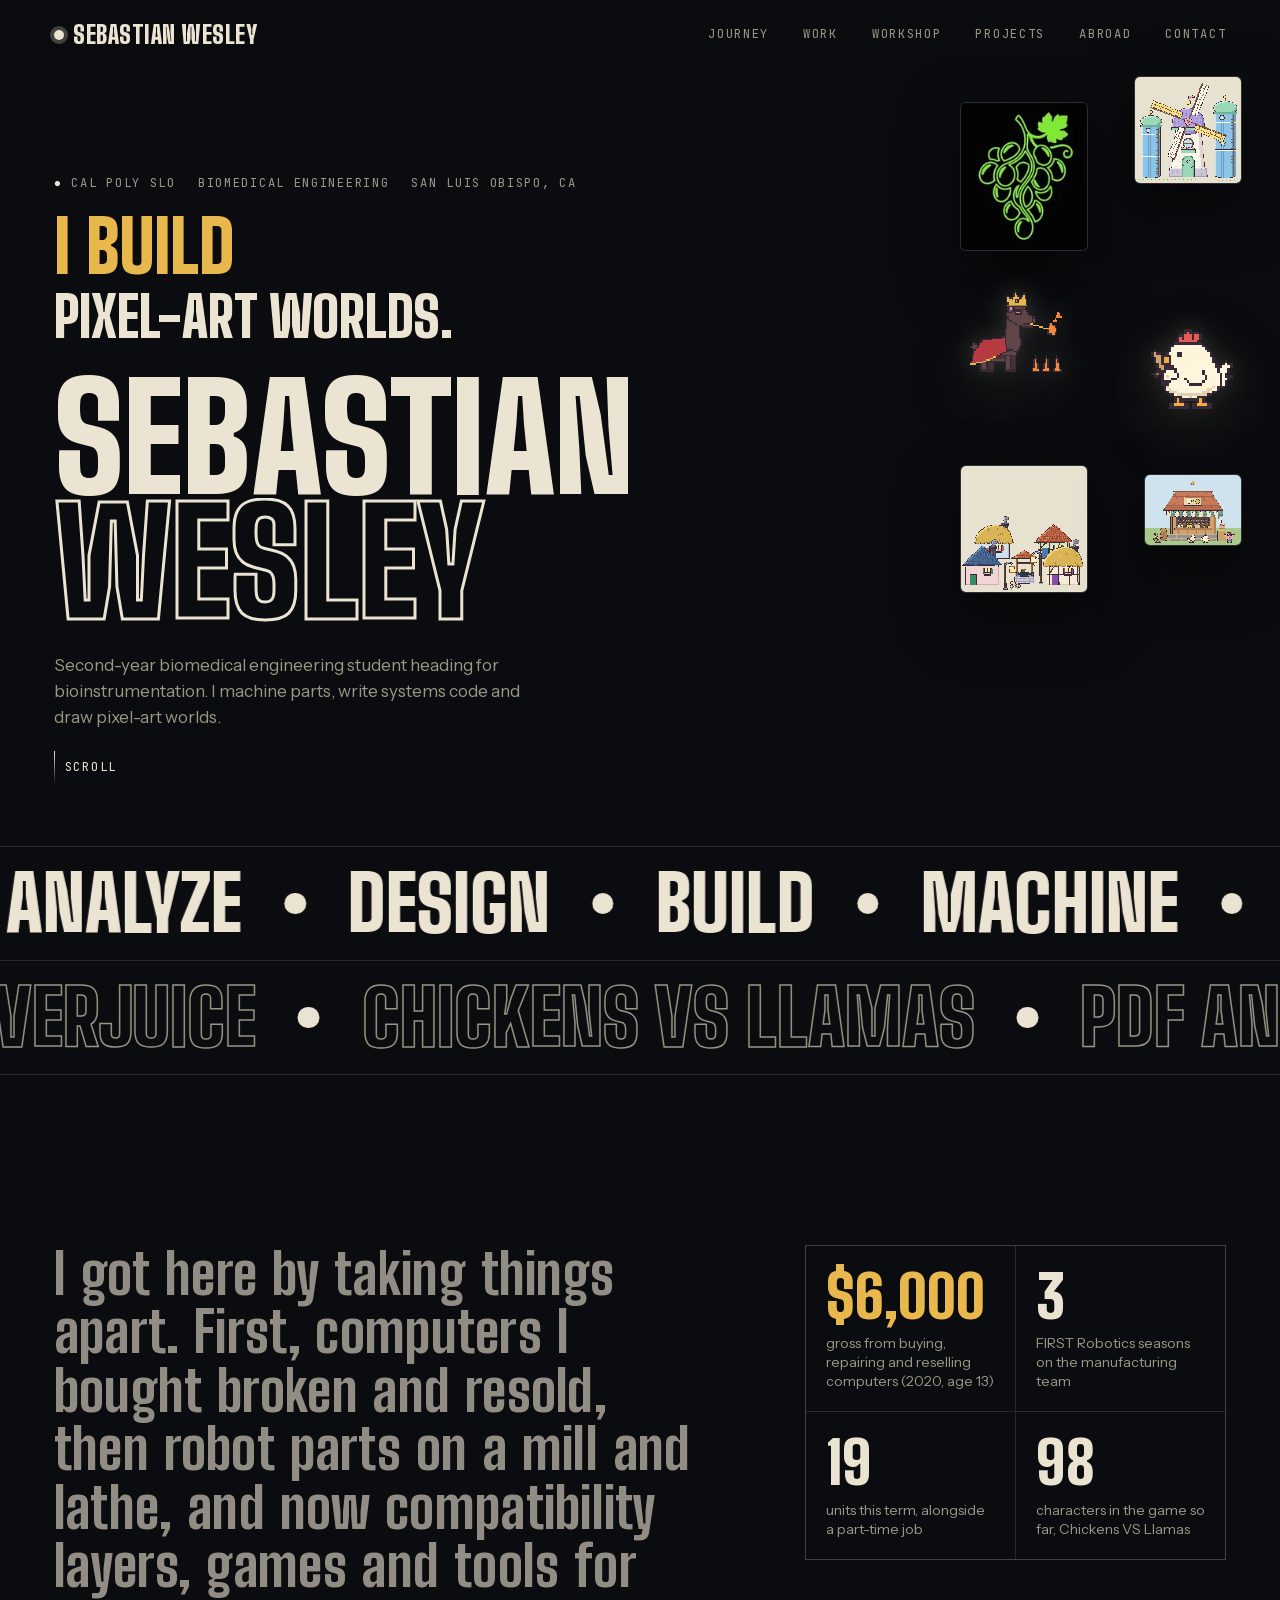
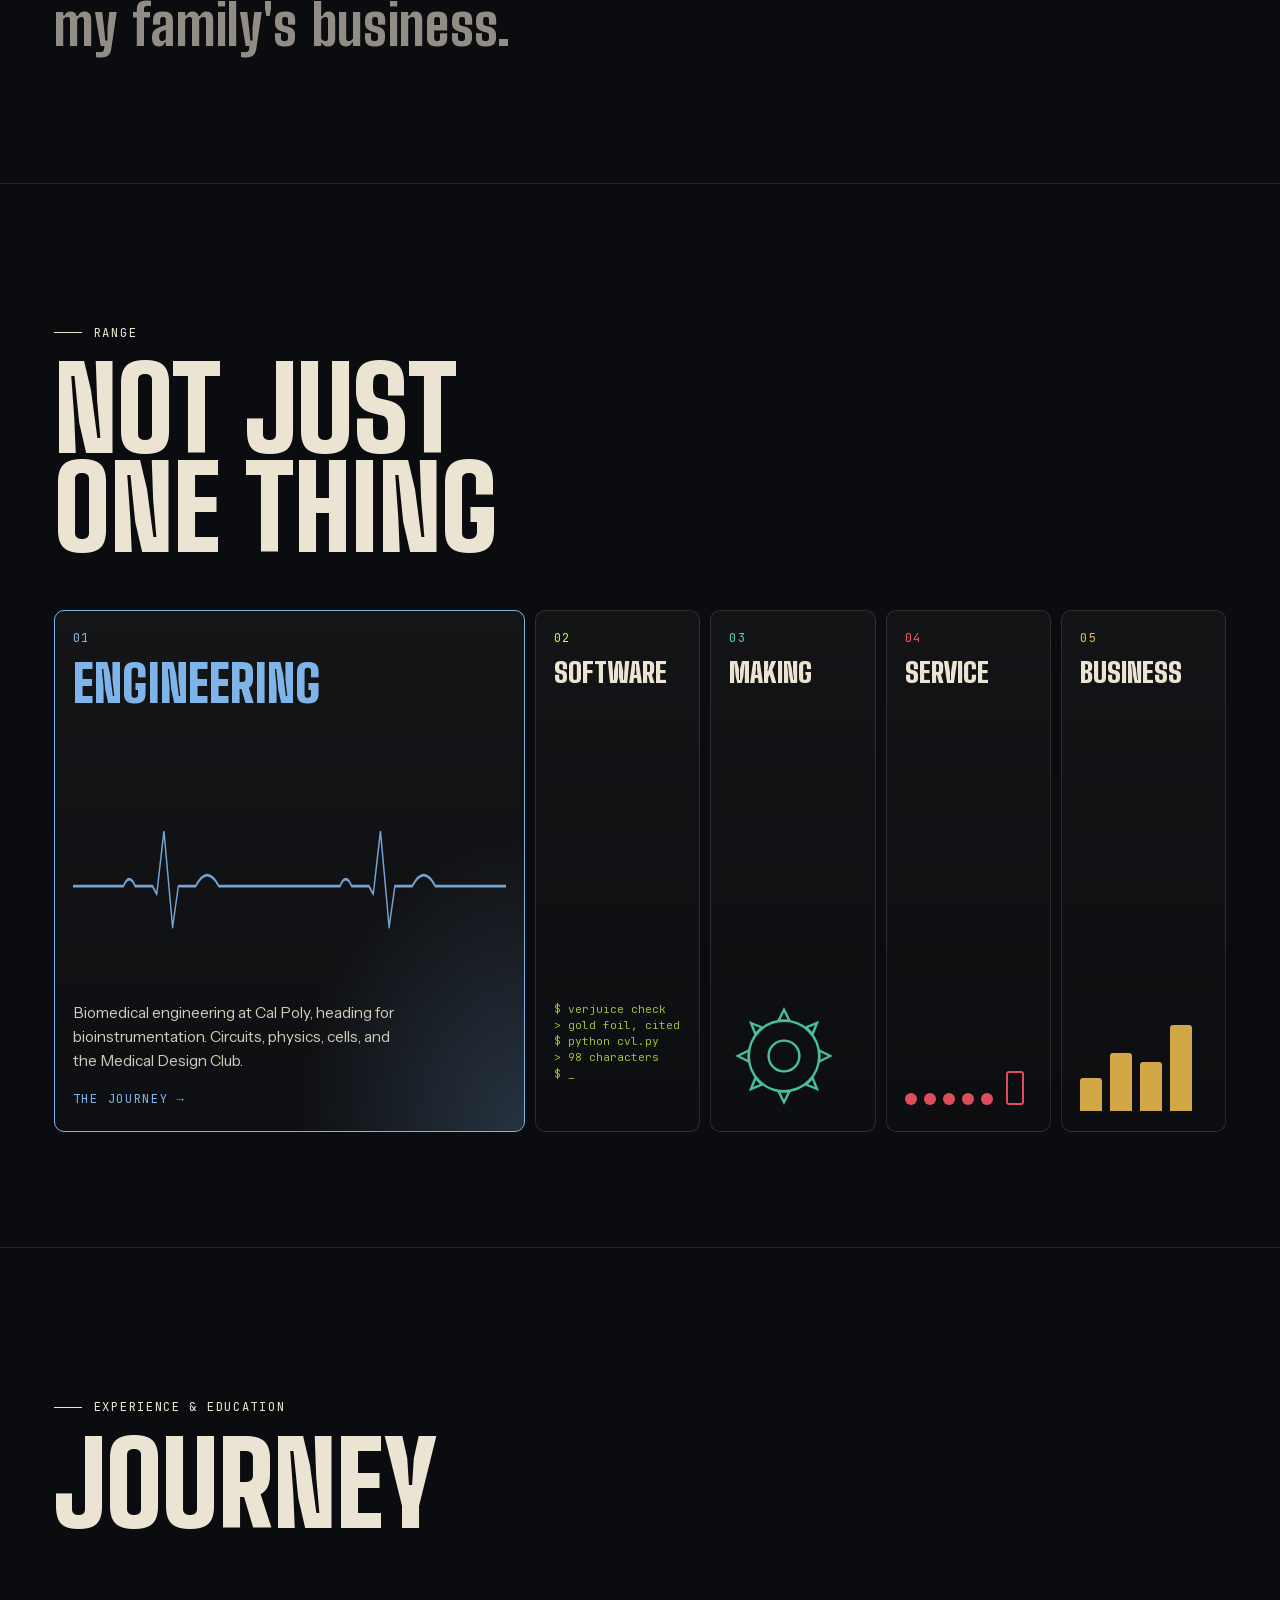
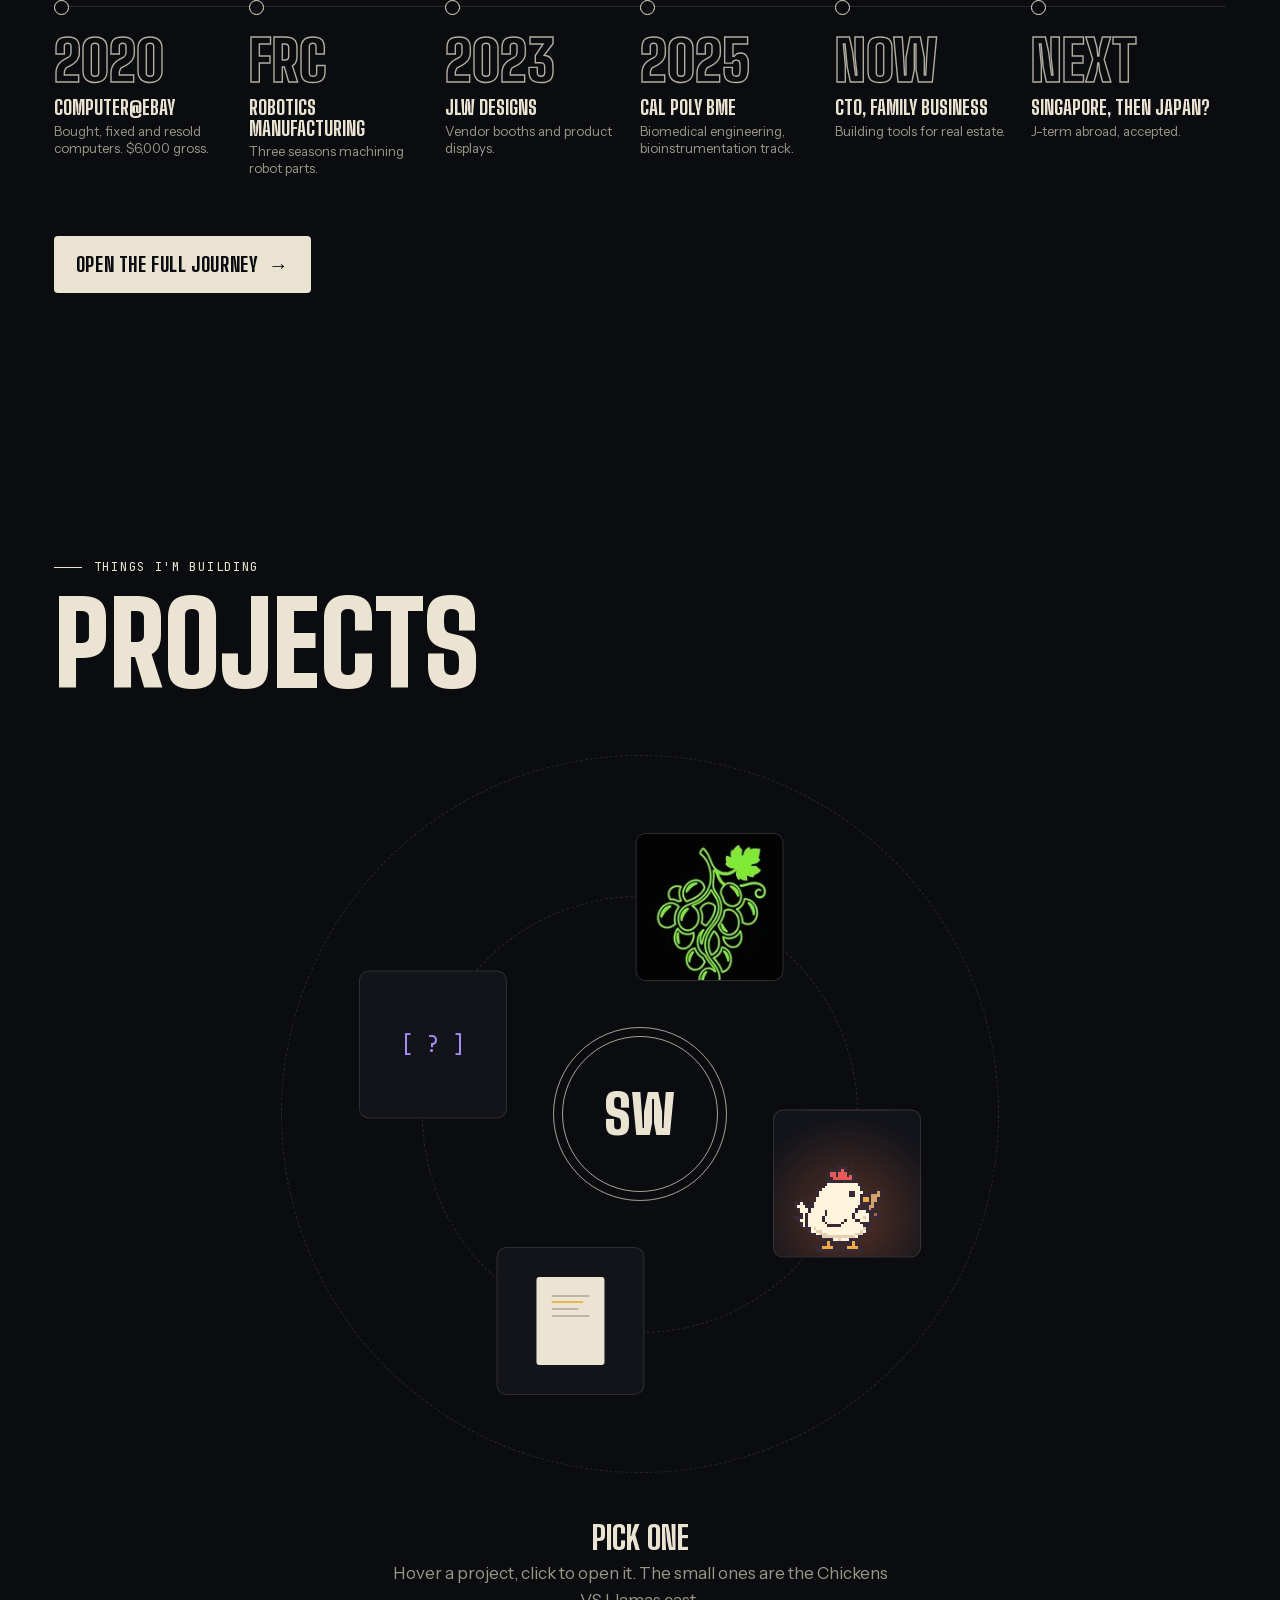
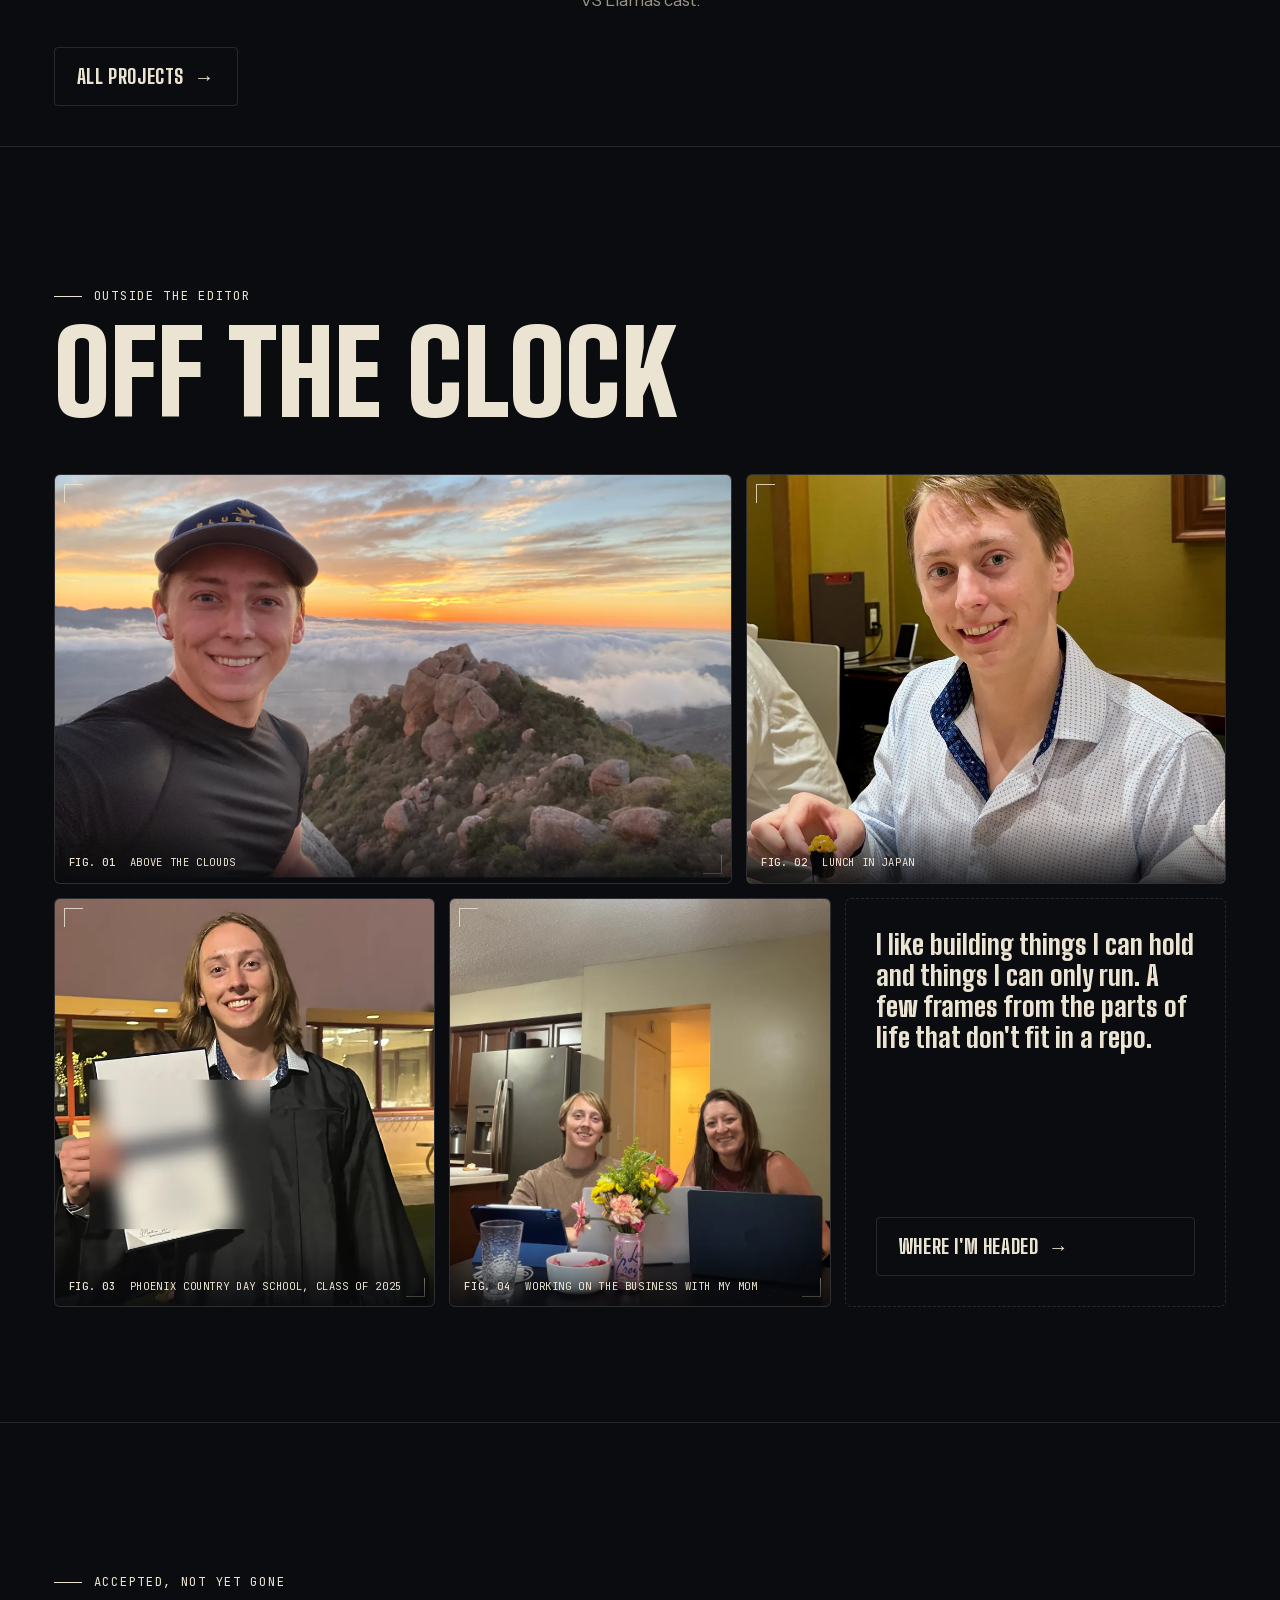
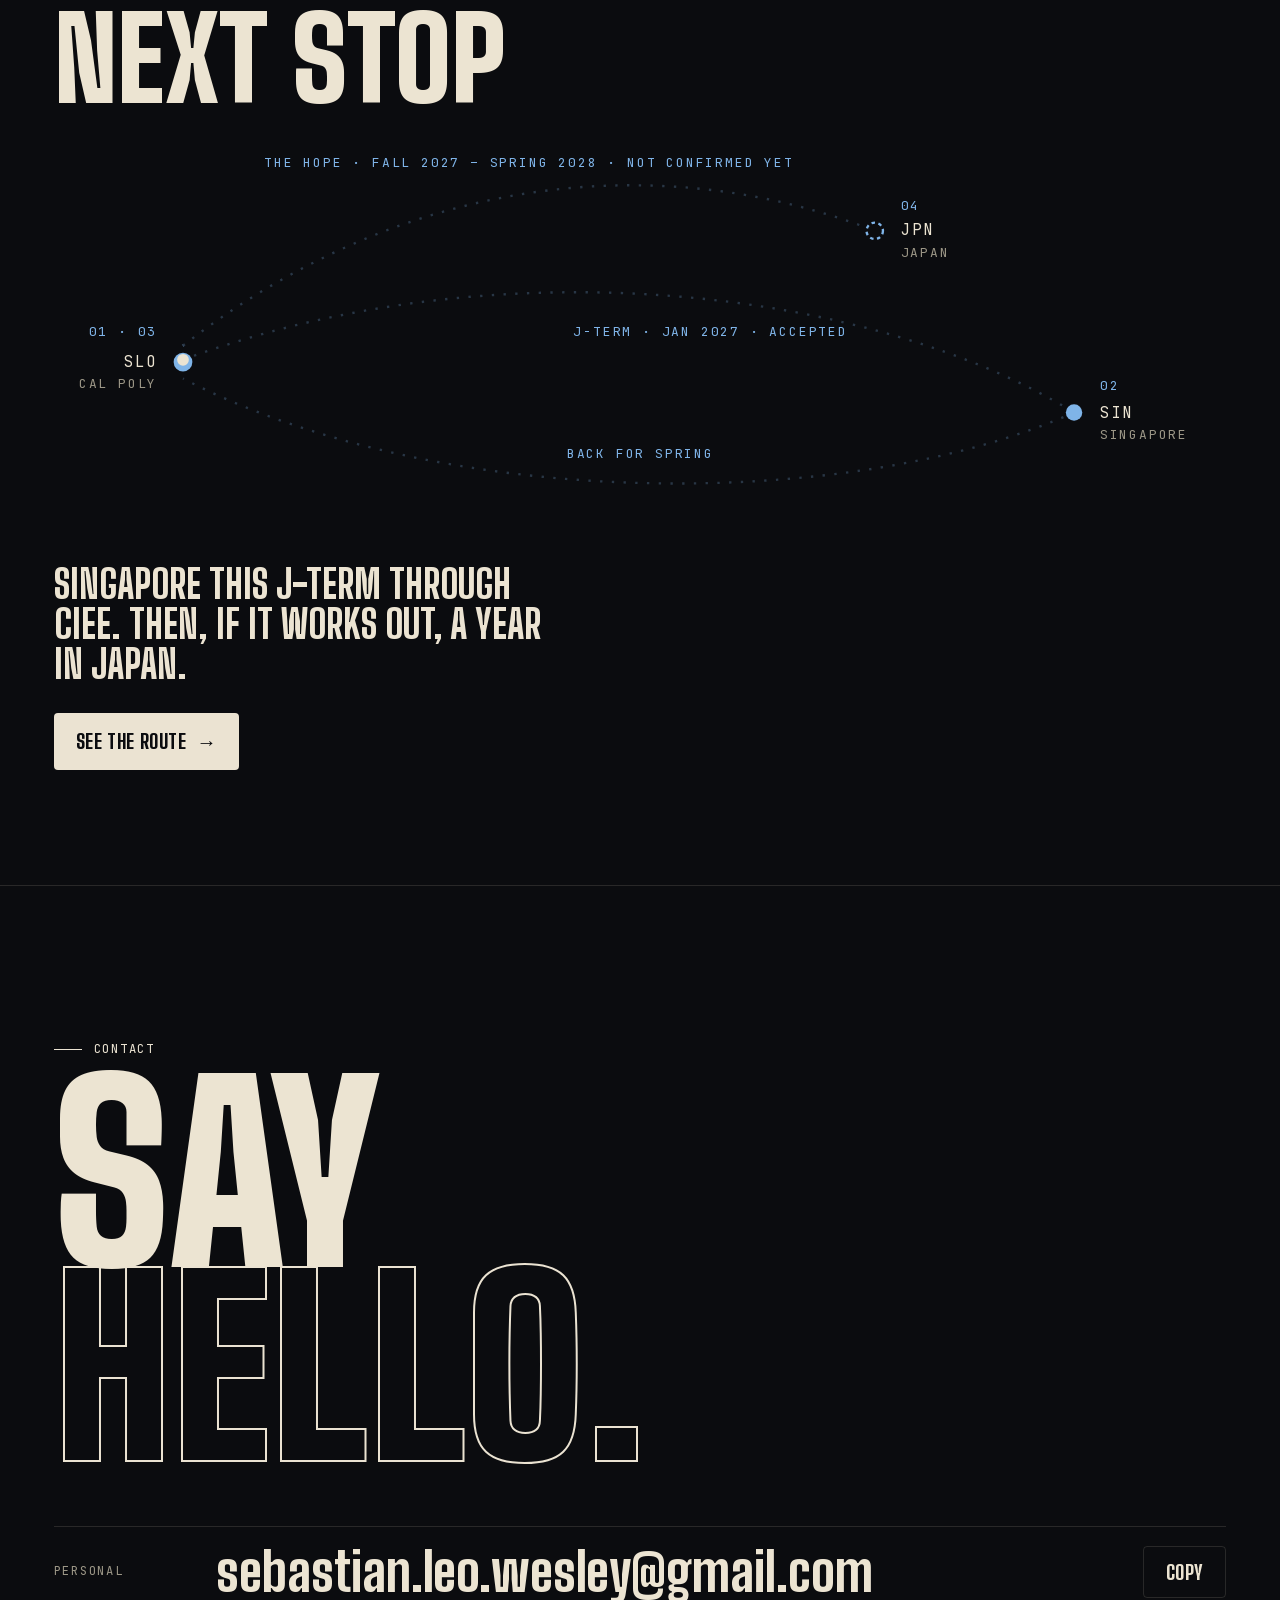
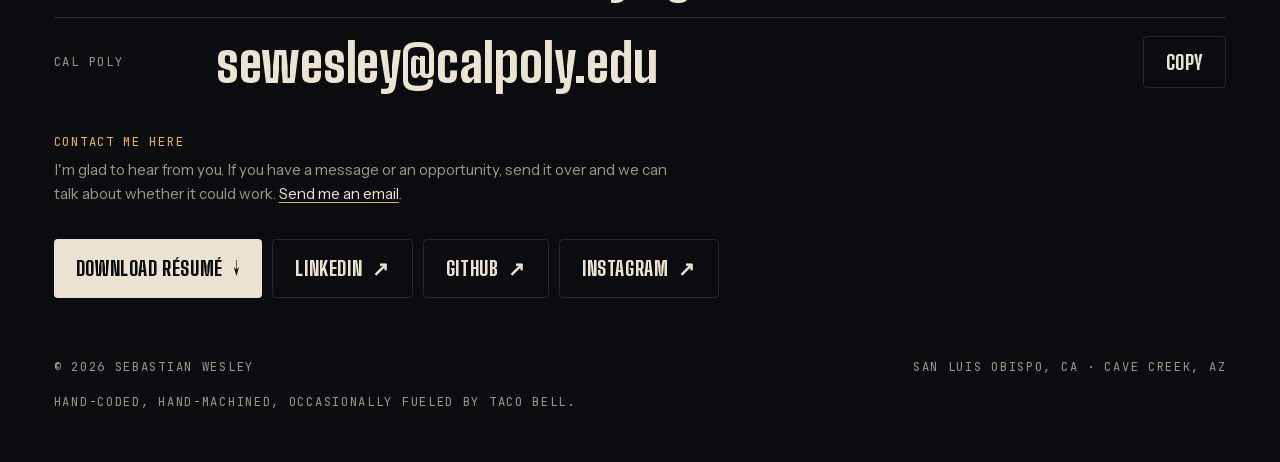
==== commit 9b38f13f: "Hero: fixed space for the I BUILD phrase, stacked layout, keep text clear of the pictures Co-Authore" ====
--- a/portfolio/index.html
+++ b/portfolio/index.html
@@ -11,7 +11,7 @@
 <meta name="twitter:card" content="summary">
 <link rel="icon" href="data:image/svg+xml,%3Csvg xmlns='http://www.w3.org/2000/svg' viewBox='0 0 32 32'%3E%3Crect width='32' height='32' rx='7' fill='%230b0c0f'/%3E%3Ctext x='16' y='22' font-family='Arial Black,Arial' font-weight='900' font-size='15' text-anchor='middle' fill='%23e8b84c'%3ESW%3C/text%3E%3C/svg%3E">
 <link rel="preload" href="assets/fonts/big-shoulders-display-latin-v24.woff2" as="font" type="font/woff2" crossorigin>
-<link rel="stylesheet" href="assets/site.css?v=20261031">
+<link rel="stylesheet" href="assets/site.css?v=20261034">
 </head>
 <body>
 
--- a/portfolio/assets/site.css
+++ b/portfolio/assets/site.css
@@ -96,10 +96,12 @@
 .hero-meta{display:grid;grid-template-columns:1fr;margin-top:clamp(18px,2.6vw,30px);align-items:end;position:relative;z-index:2}
 .hero-eyebrow{margin-bottom:clamp(12px,2vw,20px);display:flex;flex-wrap:wrap;gap:6px 22px;color:var(--paper-dim);position:relative;z-index:2}
 .hero-eyebrow b{color:var(--world);font-weight:500}
-.build{font-family:var(--f-display);font-weight:900;font-size:clamp(2.1rem,6.2vw,6rem);line-height:.98;text-transform:uppercase;display:flex;gap:.28em;flex-wrap:wrap;align-items:baseline;margin-bottom:clamp(14px,2.2vw,26px);position:relative;z-index:2}
-.build .lead{color:var(--brass)}
+.build{font-family:var(--f-display);font-weight:900;font-size:clamp(2rem,4.3vw,4.6rem);line-height:.98;text-transform:uppercase;display:block;margin-bottom:clamp(14px,2.2vw,26px);position:relative;z-index:2}
+.build .lead{display:block;color:var(--brass);font-size:1.3em;margin-bottom:.12em}
 .build .win{display:inline-grid;overflow:hidden;vertical-align:bottom;color:var(--paper);min-width:1ch;padding-bottom:.06em}
 .build .win>*{grid-area:1/1}
+/* the pictures on the right start around 70% of the width; keep the text clear of them */
+@media (min-width:761px){.build{max-width:68%}}
 .role-ghost{visibility:hidden;pointer-events:none}
 .hero-copy{color:var(--paper-dim);max-width:46ch}
 .scrollcue{display:inline-flex;gap:10px;align-items:center;margin-top:20px;color:var(--paper);text-decoration:none}
@@ -120,7 +122,7 @@
 .f6{top:56%;right:3%;width:clamp(70px,7.6vw,120px)}
 /* hero: the llama (f5) sits left of the chicken (f3), so the chicken turns to face it */
 .f3 img{scale:-1 1}
-@media (max-width:760px){.f4,.f5,.f6{display:none}.f1{top:13%}.f2{top:8%;right:34%}.f3{top:27%}}
+@media (max-width:760px){.f4,.f5,.f6{display:none}.f1{top:84px;right:24%}.f2{top:92px;right:46%}.f3{top:134px}}
 
 /* marquee */
 .marq{overflow:hidden;border-block:1px solid var(--line);padding:18px 0;white-space:nowrap}
